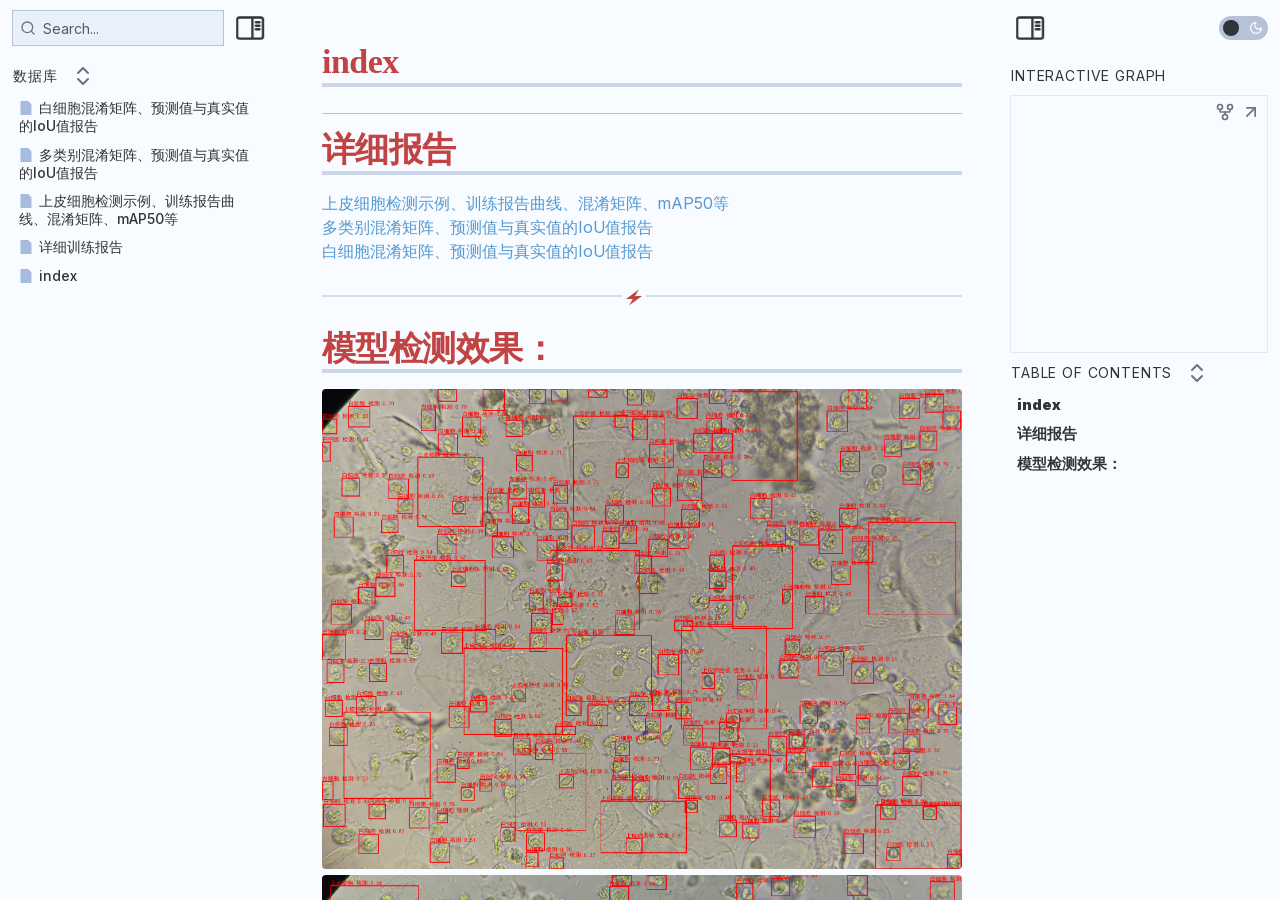
==== index.html @ a547dfd7 "Add files via upload" ====
<!DOCTYPE html> <html lang="zh-cn"><head>
<title>index</title>
<base href=".">
<meta name="pathname" content="index.html">
<meta name="description" content="数据库 - index">
<meta property="og:title" content="index">
<meta property="og:description" content="数据库 - index">
<meta property="og:type" content="website">
<meta property="og:url" content="index.html">
<meta property="og:image" content="img_20260915_114655_result.png">
<meta charset="UTF-8"><meta property="og:site_name" content="数据库"><meta name="viewport" content="width=device-width, initial-scale=1.0, user-scalable=yes, minimum-scale=1.0, maximum-scale=5.0"><link rel="alternate" type="application/rss+xml" title="RSS Feed" href="site-lib/rss.xml"><script async="" id="webpage-script" src="site-lib/scripts/webpage.js" onload="this.onload=null;this.setAttribute(&quot;loaded&quot;, &quot;true&quot;)"></script><script async="" id="graph-wasm-script" src="site-lib/scripts/graph-wasm.js" onload="this.onload=null;this.setAttribute(&quot;loaded&quot;, &quot;true&quot;)"></script><script async="" id="graph-render-worker-script" src="site-lib/scripts/graph-render-worker.js" onload="this.onload=null;this.setAttribute(&quot;loaded&quot;, &quot;true&quot;)"></script><link rel="icon" href="site-lib/media/favicon.png"><link rel="stylesheet" href="site-lib/styles/obsidian.css"><link rel="preload" href="site-lib/styles/other-plugins.css" as="style" onload="this.onload=null;this.rel='stylesheet'"><noscript><link rel="stylesheet" href="site-lib/styles/other-plugins.css"></noscript><link rel="stylesheet" href="site-lib/styles/theme.css"><link rel="preload" href="site-lib/styles/global-variable-styles.css" as="style" onload="this.onload=null;this.rel='stylesheet'"><noscript><link rel="stylesheet" href="site-lib/styles/global-variable-styles.css"></noscript><link rel="preload" href="site-lib/styles/main-styles.css" as="style" onload="this.onload=null;this.rel='stylesheet'"><noscript><link rel="stylesheet" href="site-lib/styles/main-styles.css"></noscript><style>body{--line-width:40em;--line-width-adaptive:40em;--file-line-width:40em;--sidebar-width:min(20em, 80vw);--collapse-arrow-size:11px;--tree-vertical-spacing:1.3em;--sidebar-margin:12px}:root{background-color:#202124}.sidebar{height:100%;font-size:14px;z-index:10;min-width:calc(var(--sidebar-width) + var(--divider-width-hover));max-width:calc(var(--sidebar-width) + var(--divider-width-hover));position:relative;overflow:hidden;overflow:clip;transition:min-width ease-in-out,max-width ease-in-out;transition-duration:.2s;contain:size}#left-sidebar{left:0}#right-sidebar{right:0}.sidebar.is-collapsed{min-width:0;max-width:0}.sidebar.floating{position:absolute}.sidebar .leaf-content{height:100%;min-width:calc(var(--sidebar-width) - var(--divider-width-hover));top:0;padding:var(--sidebar-margin);padding-top:4em;line-height:var(--line-height-tight);background-color:var(--background-secondary);transition:background-color,border-right,border-left,box-shadow;transition-duration:var(--color-fade-speed);transition-timing-function:ease-in-out;position:absolute;display:flex;flex-direction:column}.sidebar:not(.is-collapsed) .leaf-content{min-width:calc(max(100%,var(--sidebar-width)) - 3px);max-width:calc(max(100%,var(--sidebar-width)) - 3px)}#left-sidebar-content{left:0;border-top-right-radius:var(--radius-l);border-bottom-right-radius:var(--radius-l)}#right-sidebar-content{right:0;border-top-left-radius:var(--radius-l);border-bottom-left-radius:var(--radius-l)}.sidebar #left-sidebar-content,.sidebar #right-sidebar-content{contain:none!important;container-type:normal!important;animation:none!important}.sidebar:has(.leaf-content:empty):has(.topbar-content:empty){display:none}.sidebar-topbar{height:calc(2.3em + 2 * var(--sidebar-margin));width:var(--sidebar-width);padding:var(--sidebar-margin);z-index:1;position:fixed;display:flex;align-items:center;transition:width ease-in-out;transition-duration:inherit}.sidebar.is-collapsed .sidebar-topbar{width:calc(2.3em + var(--sidebar-margin) * 2)}.sidebar .sidebar-topbar.is-collapsed{width:0}#left-sidebar .sidebar-topbar{left:0;flex-direction:row;border-top-right-radius:var(--radius-l)}#right-sidebar .sidebar-topbar{right:0;flex-direction:row-reverse;border-top-left-radius:var(--radius-l)}#left-sidebar .topbar-content{margin-right:calc(2.3em + var(--sidebar-margin));flex-direction:row}#right-sidebar .topbar-content{margin-left:calc(2.3em + var(--sidebar-margin));flex-direction:row-reverse}.topbar-content{overflow:hidden visible;overflow:clip visible;width:100%;height:100%;display:flex;align-items:center;transition:inherit}.sidebar.is-collapsed .topbar-content{width:0;transition:inherit}.clickable-icon.sidebar-collapse-icon{background-color:transparent;color:var(--icon-color-focused);padding:2px!important;margin:0!important;height:100%!important;width:2.3em!important;margin-inline:0.14em!important;position:absolute}#left-sidebar .clickable-icon.sidebar-collapse-icon{transform:rotateY(180deg);right:var(--sidebar-margin)}#right-sidebar .clickable-icon.sidebar-collapse-icon{transform:rotateY(180deg);left:var(--sidebar-margin)}.clickable-icon.sidebar-collapse-icon svg.svg-icon{width:100%;height:100%}.feature-title{margin-left:1px;text-transform:uppercase;letter-spacing:.06em;margin-top:.75em;margin-bottom:.75em}.feature-header{display:flex;align-items:center;padding-top:0;font-size:1em;padding-left:0}body.floating-sidebars .sidebar{position:absolute}body{transition:background-color var(--color-fade-speed) ease-in-out}#navbar:not(:empty){display:flex;align-items:center;justify-content:space-between;padding:.5em 1em;width:100%}#main{display:flex;flex-direction:column;height:100%;width:100%;align-items:stretch;justify-content:center}#main-horizontal{display:flex;flex-direction:row;flex-grow:1;width:100%;align-items:stretch;justify-content:center}#center-content{flex-basis:100%;max-width:100%;width:100%;height:100%;display:flex;flex-direction:column;align-items:center;transition:opacity .2s ease-in-out;contain:inline-size}.hide{opacity:0!important;transition:opacity .2s ease-in-out;pointer-events:none}#center-content>.obsidian-document{padding-left:2em;padding-right:1em;margin-bottom:0;width:100%;width:-webkit-fill-available;width:-moz-available;width:fill-available;transition:background-color var(--color-fade-speed) ease-in-out;border-top-right-radius:var(--window-radius,var(--radius-m));border-top-left-radius:var(--window-radius,var(--radius-m));overflow-x:hidden!important;overflow-y:auto!important;display:flex!important;flex-direction:column!important;align-items:center!important;contain:inline-size}body #center-content>.obsidian-document>.markdown-preview-sizer{padding-bottom:80vh;width:100%;max-width:var(--line-width);flex-basis:var(--line-width);transition:background-color var(--color-fade-speed) ease-in-out;contain:inline-size}#center-content>.obsidian-document>div{width:100%!important;transition:background-color var(--color-fade-speed) ease-in-out;contain:inline-size}#center-content>.obsidian-document:not([data-type=markdown]).embed{display:flex;padding:1em;height:100%;width:100%;align-items:center;justify-content:center}#center-content>.obsidian-document:not([data-type=markdown]).embed>*{max-width:100%;max-height:100%;object-fit:contain}:not(h1,h2,h3,h4,h5,h6,li):has(> :is(.math,table)){overflow-x:auto!important}#center-content>.obsidian-document:not([data-type=markdown]){overflow-x:auto;contain:content;padding:0;margin:0;height:100%}.obsidian-document[data-type=attachment]{display:flex;flex-direction:column;align-items:center;justify-content:center;height:100%;width:100%}.obsidian-document[data-type=attachment]>*{outline:0;border:none;box-shadow:none}.obsidian-document[data-type=attachment] :is(img){max-width:90%;max-height:90%;object-fit:contain}.obsidian-document[data-type=attachment]>:is(audio){width:100%;max-width:min(90%,var(--line-width))}.obsidian-document[data-type=attachment]>:is(embed,iframe,video){width:100%;height:100%;max-width:100%;max-height:100%;object-fit:contain}.canvas-wrapper>:is(.header,.footer){z-index:100;position:absolute;display:flex;justify-content:center;flex-direction:column;width:100%;align-items:center}.scroll-highlight{position:absolute;width:100%;height:100%;pointer-events:none;z-index:1000;background-color:hsla(var(--color-accent-hsl),.25);opacity:0;padding:1em;inset:50%;translate:-50% -50%;border-radius:var(--radius-s)}</style><script defer="">async function loadIncludes(){let e=document.querySelectorAll("link[itemprop='include']");for(const t of e){let e=t.getAttribute("href");try{let o="";if(e.startsWith("https:")||e.startsWith("http:")||"file:"!=window.location.protocol){const n=await fetch(e);if(!n.ok){console.log("Could not include file: "+e),t?.remove();continue}o=await n.text()}else{const t=document.getElementById(btoa(encodeURI(e)));if(t){const e=JSON.parse(decodeURI(atob(t.getAttribute("value")??"")));o=e?.data??""}}let n=document.createRange().createContextualFragment(o);t.before(n),t.remove(),console.log("Included text: "+o),console.log("Included file: "+e)}catch(o){t?.remove(),console.log("Could not include file: "+e,o);continue}}}document.addEventListener("DOMContentLoaded",(()=>{loadIncludes()}));let isFileProtocol="file:"==location.protocol;function waitLoadScripts(e,t){let o=e.map((e=>document.getElementById(e+"-script")));!function e(n){let l=o[n],c=n+1;l?(l&&"true"!=l.getAttribute("loaded")||n<o.length&&e(c),n<o.length&&l.addEventListener("load",(()=>e(c)))):n<o.length?e(c):t()}(0)}</script></head><body class="publish css-settings-manager mod-windows is-hidden-frameless styled-scrollbars show-inline-title show-ribbon tst-breakout is-focused"><script defer="">let theme=localStorage.getItem("theme")||(window.matchMedia("(prefers-color-scheme: dark)").matches?"dark":"light");"dark"==theme?(document.body.classList.add("theme-dark"),document.body.classList.remove("theme-light")):(document.body.classList.add("theme-light"),document.body.classList.remove("theme-dark")),window.innerWidth<480?document.body.classList.add("is-phone"):window.innerWidth<768?document.body.classList.add("is-tablet"):window.innerWidth<1024?document.body.classList.add("is-small-screen"):document.body.classList.add("is-large-screen")</script><div class="parsed-feature-container" style="display: contents;"><link itemprop="include" href="site-lib/html/custom-head-content-content.html"></div><div id="main"><div id="navbar"></div><div id="main-horizontal"><div id="left-content" class="leaf" style="--sidebar-width: var(--sidebar-width-left);"><div id="left-sidebar" class="sidebar"><div class="sidebar-handle"></div><div class="sidebar-topbar"><div class="topbar-content"><div id="search-container"><div id="search-wrapper"><input enterkeyhint="search" type="search" spellcheck="false" placeholder="Search..."><div aria-label="Clear search" id="search-clear-button"></div></div></div></div><div class="clickable-icon sidebar-collapse-icon"><svg xmlns="http://www.w3.org/2000/svg" width="100%" height="100%" viewBox="0 0 24 24" fill="none" stroke="currentColor" stroke-width="3" stroke-linecap="round" stroke-linejoin="round" class="svg-icon"><path d="M21 3H3C1.89543 3 1 3.89543 1 5V19C1 20.1046 1.89543 21 3 21H21C22.1046 21 23 20.1046 23 19V5C23 3.89543 22.1046 3 21 3Z"></path><path d="M10 4V20"></path><path d="M4 7H7"></path><path d="M4 10H7"></path><path d="M4 13H7"></path></svg></div></div><div class="sidebar-content-wrapper"><div id="left-sidebar-content" class="leaf-content"><link itemprop="include" href="site-lib/html/file-tree-content.html"></div></div><script defer="">let ls = document.querySelector("#left-sidebar"); ls.classList.toggle("is-collapsed", window.innerWidth < 768); ls.style.setProperty("--sidebar-width", localStorage.getItem("sidebar-left-width"));</script></div></div><div id="center-content" class="leaf"><div class="obsidian-document markdown-preview-view markdown-rendered node-insert-event is-readable-line-width allow-fold-headings allow-fold-lists show-indentation-guide show-properties" data-type="markdown"><style id="MJX-CHTML-styles"></style><div class="markdown-preview-sizer markdown-preview-section"><div class="header"><h1 class="page-title heading inline-title" id="index_0">index</h1><div class="data-bar"></div></div><div class="markdown-preview-pusher" style="width: 1px; height: 0.1px; margin-bottom: 0px;"></div><div class="el-h1"><h1 data-heading="详细报告" dir="auto" class="heading" id="详细报告_0"><span class="heading-collapse-indicator collapse-indicator collapse-icon"><svg xmlns="http://www.w3.org/2000/svg" width="24" height="24" viewBox="0 0 24 24" fill="none" stroke="currentColor" stroke-width="2" stroke-linecap="round" stroke-linejoin="round" class="svg-icon right-triangle"><path d="M3 8L12 17L21 8"></path></svg></span>详细报告</h1></div><div class="el-p"><p dir="auto"><a data-href="上皮细胞检测示例、训练报告曲线、混淆矩阵、mAP50等" href="上皮细胞检测示例、训练报告曲线、混淆矩阵、map50等.html" class="internal-link" target="_self" rel="noopener nofollow">上皮细胞检测示例、训练报告曲线、混淆矩阵、mAP50等</a><br>
<a data-href="多类别混淆矩阵、预测值与真实值的IoU值报告" href="多类别混淆矩阵、预测值与真实值的iou值报告.html" class="internal-link" target="_self" rel="noopener nofollow">多类别混淆矩阵、预测值与真实值的IoU值报告</a><br>
<a data-href="白细胞混淆矩阵、预测值与真实值的IoU值报告" href="白细胞混淆矩阵、预测值与真实值的iou值报告.html" class="internal-link" target="_self" rel="noopener nofollow">白细胞混淆矩阵、预测值与真实值的IoU值报告</a></p></div><div class="el-hr"><hr></div><div class="el-h1"><h1 data-heading="模型检测效果：" dir="auto" class="heading" id="模型检测效果：_0"><span class="heading-collapse-indicator collapse-indicator collapse-icon"><svg xmlns="http://www.w3.org/2000/svg" width="24" height="24" viewBox="0 0 24 24" fill="none" stroke="currentColor" stroke-width="2" stroke-linecap="round" stroke-linejoin="round" class="svg-icon right-triangle"><path d="M3 8L12 17L21 8"></path></svg></span>模型检测效果：</h1></div><div class="el-p"><p dir="auto"><span alt="IMG_20260915_114655_result.png" src="img_20260915_114655_result.png" class="internal-embed media-embed image-embed is-loaded" target="_self"><img alt="IMG_20260915_114655_result.png" src="img_20260915_114655_result.png" target="_self"></span><br>
<span alt="IMG_20260915_114713_result.png" src="img_20260915_114713_result.png" class="internal-embed media-embed image-embed is-loaded" target="_self"><img alt="IMG_20260915_114713_result.png" src="img_20260915_114713_result.png" target="_self"></span><br>
<span alt="IMG_20260915_114721_result.png" src="img_20260915_114721_result.png" class="internal-embed media-embed image-embed is-loaded" target="_self"><img alt="IMG_20260915_114721_result.png" src="img_20260915_114721_result.png" target="_self"></span><br>
<span alt="IMG_20260915_114641_result.png" src="img_20260915_114641_result.png" class="internal-embed media-embed image-embed is-loaded" target="_self"><img alt="IMG_20260915_114641_result.png" src="img_20260915_114641_result.png" target="_self"></span></p></div><div class="footer"><div class="data-bar"></div></div></div></div></div><div id="right-content" class="leaf" style="--sidebar-width: var(--sidebar-width-right);"><div id="right-sidebar" class="sidebar"><div class="sidebar-handle"></div><div class="sidebar-topbar"><div class="topbar-content"><label class="theme-toggle-container" for="theme-toggle-input" id=""><input class="theme-toggle-input" type="checkbox" id="theme-toggle-input"><div class="toggle-background"></div></label></div><div class="clickable-icon sidebar-collapse-icon"><svg xmlns="http://www.w3.org/2000/svg" width="100%" height="100%" viewBox="0 0 24 24" fill="none" stroke="currentColor" stroke-width="3" stroke-linecap="round" stroke-linejoin="round" class="svg-icon"><path d="M21 3H3C1.89543 3 1 3.89543 1 5V19C1 20.1046 1.89543 21 3 21H21C22.1046 21 23 20.1046 23 19V5C23 3.89543 22.1046 3 21 3Z"></path><path d="M10 4V20"></path><path d="M4 7H7"></path><path d="M4 10H7"></path><path d="M4 13H7"></path></svg></div></div><div class="sidebar-content-wrapper"><div id="right-sidebar-content" class="leaf-content"><div class="graph-view-wrapper"><div class="feature-header"><div class="feature-title">Interactive Graph</div></div><div class="graph-view-placeholder">
		<div class="graph-view-container">
			<div class="graph-icon graph-expand" role="button" aria-label="Expand" data-tooltip-position="top"><svg xmlns="http://www.w3.org/2000/svg" width="24" height="24" viewBox="0 0 24 24" fill="none" stroke="currentColor" stroke-width="2" stroke-linecap="round" stroke-linejoin="round" class="svg-icon"><line x1="7" y1="17" x2="17" y2="7"></line><polyline points="7 7 17 7 17 17"></polyline></svg></div>
			<div class="graph-icon graph-global" role="button" aria-label="Global Graph" data-tooltip-position="top"><svg xmlns="http://www.w3.org/2000/svg" width="24" height="24" viewBox="0 0 24 24" fill="none" stroke="currentColor" stroke-width="2" stroke-linecap="round" stroke-linejoin="round" class="svg-icon lucide-git-fork"><circle cx="12" cy="18" r="3"></circle><circle cx="6" cy="6" r="3"></circle><circle cx="18" cy="6" r="3"></circle><path d="M18 9v2c0 .6-.4 1-1 1H7c-.6 0-1-.4-1-1V9"></path><path d="M12 12v3"></path></svg></div>
			<canvas id="graph-canvas" class="hide" width="512px" height="512px"></canvas>
		</div>
		</div></div><div id="outline" class=" tree-container"><div class="feature-header"><div class="feature-title">Table Of Contents</div><button class="clickable-icon nav-action-button tree-collapse-all" aria-label="Collapse All"><svg xmlns="http://www.w3.org/2000/svg" width="24" height="24" viewBox="0 0 24 24" fill="none" stroke="currentColor" stroke-width="2" stroke-linecap="round" stroke-linejoin="round"></svg></button></div><div class="tree-item" data-depth="1"><a class="tree-item-self is-clickable" href="#index_0" data-path="#index_0"><div class="tree-item-inner heading-link" heading-name="index">index</div></a><div class="tree-item-children"></div></div><div class="tree-item" data-depth="1"><a class="tree-item-self is-clickable" href="#详细报告_0" data-path="#详细报告_0"><div class="tree-item-inner heading-link" heading-name="详细报告">详细报告</div></a><div class="tree-item-children"></div></div><div class="tree-item" data-depth="1"><a class="tree-item-self is-clickable" href="#模型检测效果：_0" data-path="#模型检测效果：_0"><div class="tree-item-inner heading-link" heading-name="模型检测效果：">模型检测效果：</div></a><div class="tree-item-children"></div></div></div></div></div><script defer="">let rs = document.querySelector("#right-sidebar"); rs.classList.toggle("is-collapsed", window.innerWidth < 768); rs.style.setProperty("--sidebar-width", localStorage.getItem("sidebar-right-width"));</script></div></div></div></div></body></html>
---- site-lib/styles/obsidian.css ----
.dialog{--csstools-light-dark-toggle--4:var(--csstools-color-scheme--dark) white;--dialog-bg-color:var(--csstools-light-dark-toggle--4, #1c1b22);--csstools-light-dark-toggle--5:var(--csstools-color-scheme--dark) white;--dialog-border-color:var(--csstools-light-dark-toggle--5, #1c1b22);--csstools-light-dark-toggle--33:var(--csstools-color-scheme--dark) rgba(58, 57, 68, .2);--dialog-shadow:0 2px 14px 0 var(--csstools-light-dark-toggle--33, #15141a);--csstools-light-dark-toggle--6:var(--csstools-color-scheme--dark) #15141a;--text-primary-color:var(--csstools-light-dark-toggle--6, #fbfbfe);--csstools-light-dark-toggle--7:var(--csstools-color-scheme--dark) #5b5b66;--text-secondary-color:var(--csstools-light-dark-toggle--7, #cfcfd8);--hover-filter:brightness(.9);--csstools-light-dark-toggle--8:var(--csstools-color-scheme--dark) #0060df;--link-fg-color:var(--csstools-light-dark-toggle--8, #0df);--csstools-light-dark-toggle--9:var(--csstools-color-scheme--dark) #0250bb;--link-hover-fg-color:var(--csstools-light-dark-toggle--9, #80ebff);--csstools-light-dark-toggle--10:var(--csstools-color-scheme--dark) #f0f0f4;--separator-color:var(--csstools-light-dark-toggle--10, #52525e);--textarea-border-color:#8f8f9d;--csstools-light-dark-toggle--11:var(--csstools-color-scheme--dark) white;--textarea-bg-color:var(--csstools-light-dark-toggle--11, #42414d);--textarea-fg-color:var(--text-secondary-color);--csstools-light-dark-toggle--12:var(--csstools-color-scheme--dark) #f0f0f4;--radio-bg-color:var(--csstools-light-dark-toggle--12, #2b2a33);--csstools-light-dark-toggle--13:var(--csstools-color-scheme--dark) #fbfbfe;--radio-checked-bg-color:var(--csstools-light-dark-toggle--13, #15141a);--radio-border-color:#8f8f9d;--csstools-light-dark-toggle--14:var(--csstools-color-scheme--dark) #0060df;--radio-checked-border-color:var(--csstools-light-dark-toggle--14, #0df);--csstools-light-dark-toggle--34:var(--csstools-color-scheme--dark) rgba(21, 20, 26, .07);--button-secondary-bg-color:var(--csstools-light-dark-toggle--34, rgba(251, 251, 254, .07));--button-secondary-fg-color:var(--text-primary-color);--button-secondary-border-color:var(--button-secondary-bg-color);--csstools-light-dark-toggle--35:var(--csstools-color-scheme--dark) rgba(21, 20, 26, .21);--button-secondary-active-bg-color:var(--csstools-light-dark-toggle--35, rgba(251, 251, 254, .21));--button-secondary-active-fg-color:var(--button-secondary-fg-color);--button-secondary-active-border-color:var(--button-secondary-bg-color);--csstools-light-dark-toggle--36:var(--csstools-color-scheme--dark) rgba(21, 20, 26, .14);--button-secondary-hover-bg-color:var(--csstools-light-dark-toggle--36, rgba(251, 251, 254, .14));--button-secondary-hover-fg-color:var(--button-secondary-fg-color);--button-secondary-hover-border-color:var(--button-secondary-hover-bg-color);--button-secondary-disabled-bg-color:var(--button-secondary-bg-color);--button-secondary-disabled-border-color:var(--button-secondary-border-color);--button-secondary-disabled-fg-color:var(--button-secondary-fg-color);--csstools-light-dark-toggle--15:var(--csstools-color-scheme--dark) #0060df;--button-primary-bg-color:var(--csstools-light-dark-toggle--15, #0df);--csstools-light-dark-toggle--16:var(--csstools-color-scheme--dark) #fbfbfe;--button-primary-fg-color:var(--csstools-light-dark-toggle--16, #15141a);--button-primary-border-color:var(--button-primary-bg-color);--csstools-light-dark-toggle--17:var(--csstools-color-scheme--dark) #054096;--button-primary-active-bg-color:var(--csstools-light-dark-toggle--17, #aaf2ff);--button-primary-active-fg-color:var(--button-primary-fg-color);--button-primary-active-border-color:var(--button-primary-active-bg-color);--csstools-light-dark-toggle--18:var(--csstools-color-scheme--dark) #0250bb;--button-primary-hover-bg-color:var(--csstools-light-dark-toggle--18, #80ebff);--button-primary-hover-fg-color:var(--button-primary-fg-color);--button-primary-hover-border-color:var(--button-primary-hover-bg-color);--button-primary-disabled-bg-color:var(--button-primary-bg-color);--button-primary-disabled-border-color:var(--button-primary-border-color);--button-primary-disabled-fg-color:var(--button-primary-fg-color);--button-disabled-opacity:.4;--csstools-light-dark-toggle--19:var(--csstools-color-scheme--dark) white;--input-text-bg-color:var(--csstools-light-dark-toggle--19, #42414d);--input-text-fg-color:var(--text-primary-color);font-variant:normal;font-size:13px;font-weight:400;line-height:150%;border-radius:4px;padding:12px 16px;--csstools-light-dark-toggle--37:var(--csstools-color-scheme--dark) white;border:1px solid var(--dialog-border-color);--csstools-light-dark-toggle--38:var(--csstools-color-scheme--dark) white;background:var(--dialog-bg-color);--csstools-light-dark-toggle--39:var(--csstools-color-scheme--dark) #15141a;color:var(--text-primary-color);--csstools-light-dark-toggle--40:var(--csstools-color-scheme--dark) rgba(58, 57, 68, .2);box-shadow:var(--dialog-shadow)}@supports (color:light-dark(red,red)){.dialog{--dialog-bg-color:light-dark(white, #1c1b22);--dialog-border-color:light-dark(white, #1c1b22);--dialog-shadow:0 2px 14px 0 light-dark(rgba(58, 57, 68, .2), #15141a);--text-primary-color:light-dark(#15141a, #fbfbfe);--text-secondary-color:light-dark(#5b5b66, #cfcfd8);--link-fg-color:light-dark(#0060df, #0df);--link-hover-fg-color:light-dark(#0250bb, #80ebff);--separator-color:light-dark(#f0f0f4, #52525e);--textarea-bg-color:light-dark(white, #42414d);--radio-bg-color:light-dark(#f0f0f4, #2b2a33);--radio-checked-bg-color:light-dark(#fbfbfe, #15141a);--radio-checked-border-color:light-dark(#0060df, #0df);--button-secondary-bg-color:light-dark( rgba(21, 20, 26, .07), rgba(251, 251, 254, .07) );--button-secondary-active-bg-color:light-dark( rgba(21, 20, 26, .21), rgba(251, 251, 254, .21) );--button-secondary-hover-bg-color:light-dark( rgba(21, 20, 26, .14), rgba(251, 251, 254, .14) );--button-primary-bg-color:light-dark(#0060df, #0df);--button-primary-fg-color:light-dark(#fbfbfe, #15141a);--button-primary-active-bg-color:light-dark(#054096, #aaf2ff);--button-primary-hover-bg-color:light-dark(#0250bb, #80ebff);--input-text-bg-color:light-dark(white, #42414d)}}.dialog *{--csstools-light-dark-toggle--33:var(--csstools-color-scheme--dark) rgba(58, 57, 68, .2);--dialog-shadow:0 2px 14px 0 var(--csstools-light-dark-toggle--33, #15141a)}.dialog *{--csstools-light-dark-toggle--34:var(--csstools-color-scheme--dark) rgba(21, 20, 26, .07);--button-secondary-bg-color:var(--csstools-light-dark-toggle--34, rgba(251, 251, 254, .07))}.dialog *{--csstools-light-dark-toggle--35:var(--csstools-color-scheme--dark) rgba(21, 20, 26, .21);--button-secondary-active-bg-color:var(--csstools-light-dark-toggle--35, rgba(251, 251, 254, .21))}.dialog *{--csstools-light-dark-toggle--36:var(--csstools-color-scheme--dark) rgba(21, 20, 26, .14);--button-secondary-hover-bg-color:var(--csstools-light-dark-toggle--36, rgba(251, 251, 254, .14))}.dialog *{--csstools-light-dark-toggle--4:var(--csstools-color-scheme--dark) white;--dialog-bg-color:var(--csstools-light-dark-toggle--4, #1c1b22)}.dialog *{--csstools-light-dark-toggle--5:var(--csstools-color-scheme--dark) white;--dialog-border-color:var(--csstools-light-dark-toggle--5, #1c1b22)}.dialog *{--csstools-light-dark-toggle--6:var(--csstools-color-scheme--dark) #15141a;--text-primary-color:var(--csstools-light-dark-toggle--6, #fbfbfe)}.dialog *{--csstools-light-dark-toggle--7:var(--csstools-color-scheme--dark) #5b5b66;--text-secondary-color:var(--csstools-light-dark-toggle--7, #cfcfd8)}.dialog *{--csstools-light-dark-toggle--8:var(--csstools-color-scheme--dark) #0060df;--link-fg-color:var(--csstools-light-dark-toggle--8, #0df)}.dialog *{--csstools-light-dark-toggle--9:var(--csstools-color-scheme--dark) #0250bb;--link-hover-fg-color:var(--csstools-light-dark-toggle--9, #80ebff)}.dialog *{--csstools-light-dark-toggle--10:var(--csstools-color-scheme--dark) #f0f0f4;--separator-color:var(--csstools-light-dark-toggle--10, #52525e)}.dialog *{--csstools-light-dark-toggle--11:var(--csstools-color-scheme--dark) white;--textarea-bg-color:var(--csstools-light-dark-toggle--11, #42414d)}.dialog *{--csstools-light-dark-toggle--12:var(--csstools-color-scheme--dark) #f0f0f4;--radio-bg-color:var(--csstools-light-dark-toggle--12, #2b2a33)}.dialog *{--csstools-light-dark-toggle--13:var(--csstools-color-scheme--dark) #fbfbfe;--radio-checked-bg-color:var(--csstools-light-dark-toggle--13, #15141a)}.dialog *{--csstools-light-dark-toggle--14:var(--csstools-color-scheme--dark) #0060df;--radio-checked-border-color:var(--csstools-light-dark-toggle--14, #0df)}.dialog *{--csstools-light-dark-toggle--15:var(--csstools-color-scheme--dark) #0060df;--button-primary-bg-color:var(--csstools-light-dark-toggle--15, #0df)}.dialog *{--csstools-light-dark-toggle--16:var(--csstools-color-scheme--dark) #fbfbfe;--button-primary-fg-color:var(--csstools-light-dark-toggle--16, #15141a)}.dialog *{--csstools-light-dark-toggle--17:var(--csstools-color-scheme--dark) #054096;--button-primary-active-bg-color:var(--csstools-light-dark-toggle--17, #aaf2ff)}.dialog *{--csstools-light-dark-toggle--18:var(--csstools-color-scheme--dark) #0250bb;--button-primary-hover-bg-color:var(--csstools-light-dark-toggle--18, #80ebff)}.dialog *{--csstools-light-dark-toggle--19:var(--csstools-color-scheme--dark) white;--input-text-bg-color:var(--csstools-light-dark-toggle--19, #42414d)}@media (prefers-color-scheme:dark){.dialog{--hover-filter:brightness(1.4);--button-disabled-opacity:.6}}@media screen and (forced-colors:active){.dialog{--dialog-bg-color:Canvas;--dialog-border-color:CanvasText;--dialog-shadow:none;--text-primary-color:CanvasText;--text-secondary-color:CanvasText;--hover-filter:none;--link-fg-color:LinkText;--link-hover-fg-color:LinkText;--separator-color:CanvasText;--textarea-border-color:ButtonBorder;--textarea-bg-color:Field;--textarea-fg-color:ButtonText;--radio-bg-color:ButtonFace;--radio-checked-bg-color:ButtonFace;--radio-border-color:ButtonText;--radio-checked-border-color:ButtonText;--button-secondary-bg-color:HighlightText;--button-secondary-fg-color:ButtonText;--button-secondary-border-color:ButtonText;--button-secondary-active-bg-color:HighlightText;--button-secondary-active-fg-color:SelectedItem;--button-secondary-active-border-color:ButtonText;--button-secondary-hover-bg-color:HighlightText;--button-secondary-hover-fg-color:SelectedItem;--button-secondary-hover-border-color:SelectedItem;--button-secondary-disabled-fg-color:GrayText;--button-secondary-disabled-border-color:GrayText;--button-primary-bg-color:ButtonText;--button-primary-fg-color:HighlightText;--button-primary-border-color:ButtonText;--button-primary-active-bg-color:SelectedItem;--button-primary-active-fg-color:HighlightText;--button-primary-active-border-color:ButtonText;--button-primary-hover-bg-color:SelectedItem;--button-primary-hover-fg-color:HighlightText;--button-primary-hover-border-color:SelectedItem;--button-primary-disabled-bg-color:GrayText;--button-primary-disabled-fg-color:ButtonFace;--button-primary-disabled-border-color:GrayText;--button-disabled-opacity:1;--input-text-bg-color:HighlightText;--input-text-fg-color:FieldText}}.dialog .mainContainer :focus-visible{--csstools-light-dark-toggle--28:var(--csstools-color-scheme--dark) #0060df;outline:var(--focus-ring-outline);outline-offset:2px}.dialog .mainContainer .title{display:flex;width:auto;flex-direction:column;justify-content:flex-end;align-items:flex-start;gap:12px}.dialog .mainContainer .title>span{font-size:13px;font-style:normal;font-weight:590;line-height:150%}.dialog .mainContainer .dialogSeparator{width:100%;height:0;margin-top:4px;margin-bottom:4px;border-top:1px solid var(--separator-color);border-bottom:none}.dialog .mainContainer .dialogButtonsGroup{display:flex;gap:12px;align-self:flex-end}.dialog .mainContainer .radio{display:flex;flex-direction:column;align-items:flex-start;gap:4px}.dialog .mainContainer .radio>.radioButton{display:flex;gap:8px;align-self:stretch;align-items:center}.dialog .mainContainer .radio>.radioButton input{appearance:none;box-sizing:border-box;width:16px;height:16px;border-radius:50%;background-color:var(--radio-bg-color);border:1px solid var(--radio-border-color)}.dialog .mainContainer .radio>.radioButton input:hover{filter:var(--hover-filter)}.dialog .mainContainer .radio>.radioButton input:checked{background-color:var(--radio-checked-bg-color);border:4px solid var(--radio-checked-border-color)}.dialog .mainContainer .radio>.radioLabel{display:flex;padding-left:24px;align-items:flex-start;gap:10px;align-self:stretch}.dialog .mainContainer .radio>.radioLabel>span{flex:1 0 0px;font-size:11px;color:var(--text-secondary-color)}.dialog .mainContainer button:not(.toggle-button):not(.closeButton):not(.clearInputButton){border-radius:4px;border:1px solid;font-variant:normal;font-weight:590;font-size:13px;padding:4px 16px;width:auto;height:32px}.dialog .mainContainer button:not(.toggle-button):not(.closeButton):not(.clearInputButton):hover{cursor:pointer;filter:var(--hover-filter)}.dialog .mainContainer button:not(.toggle-button):not(.closeButton):not(.clearInputButton)>span{color:inherit;font:inherit}.dialog .mainContainer button.secondaryButton:not(.toggle-button):not(.closeButton):not(.clearInputButton){color:var(--button-secondary-fg-color);background-color:var(--button-secondary-bg-color);border-color:var(--button-secondary-border-color)}.dialog .mainContainer button.secondaryButton:not(.toggle-button):not(.closeButton):not(.clearInputButton):hover{color:var(--button-secondary-hover-fg-color);background-color:var(--button-secondary-hover-bg-color);border-color:var(--button-secondary-hover-border-color)}.dialog .mainContainer button.secondaryButton:not(.toggle-button):not(.closeButton):not(.clearInputButton):active{color:var(--button-secondary-active-fg-color);background-color:var(--button-secondary-active-bg-color);border-color:var(--button-secondary-active-border-color)}.dialog .mainContainer button.secondaryButton:not(.toggle-button):not(.closeButton):not(.clearInputButton):disabled{background-color:var(--button-secondary-disabled-bg-color);border-color:var(--button-secondary-disabled-border-color);color:var(--button-secondary-disabled-fg-color);opacity:var(--button-disabled-opacity)}.dialog .mainContainer button.primaryButton:not(.toggle-button):not(.closeButton):not(.clearInputButton){color:var(--button-primary-fg-color);background-color:var(--button-primary-bg-color);border-color:var(--button-primary-border-color);opacity:1}.dialog .mainContainer button.primaryButton:not(.toggle-button):not(.closeButton):not(.clearInputButton):hover{color:var(--button-primary-hover-fg-color);background-color:var(--button-primary-hover-bg-color);border-color:var(--button-primary-hover-border-color)}.dialog .mainContainer button.primaryButton:not(.toggle-button):not(.closeButton):not(.clearInputButton):active{color:var(--button-primary-active-fg-color);background-color:var(--button-primary-active-bg-color);border-color:var(--button-primary-active-border-color)}.dialog .mainContainer button.primaryButton:not(.toggle-button):not(.closeButton):not(.clearInputButton):disabled{background-color:var(--button-primary-disabled-bg-color);border-color:var(--button-primary-disabled-border-color);color:var(--button-primary-disabled-fg-color);opacity:var(--button-disabled-opacity)}.dialog .mainContainer button:not(.toggle-button):not(.closeButton):not(.clearInputButton):disabled{pointer-events:none}.dialog .mainContainer a{color:var(--link-fg-color)}.dialog .mainContainer a:hover{color:var(--link-hover-fg-color)}.dialog .mainContainer textarea{font:inherit;padding:8px;resize:none;margin:0;box-sizing:border-box;border-radius:4px;border:1px solid var(--textarea-border-color);background:var(--textarea-bg-color);color:var(--textarea-fg-color)}.dialog .mainContainer textarea:focus{outline-offset:0px;border-color:transparent}.dialog .mainContainer textarea:disabled{pointer-events:none;opacity:.4}.dialog .mainContainer input[type=text]{background-color:var(--input-text-bg-color);color:var(--input-text-fg-color)}.dialog .mainContainer .toggler{display:flex;align-items:center;gap:8px;align-self:stretch}.dialog .mainContainer .toggler>.togglerLabel{user-select:none}:root{--xfa-unfocused-field-background:url("data:image/svg+xml;charset=UTF-8,<svg width='1px' height='1px' xmlns='http://www.w3.org/2000/svg'><rect width='100%' height='100%' style='fill:rgba(0, 54, 255, 0.13);'/></svg>");--xfa-focus-outline:auto}@media screen and (forced-colors:active){:root{--xfa-focus-outline:2px solid CanvasText}}:root{--csstools-color-scheme--dark: ;color-scheme:light dark;--viewer-container-height:0;--pdfViewer-padding-bottom:0;--page-margin:1px auto -8px;--page-border:9px solid transparent;--spreadHorizontalWrapped-margin-LR:-3.5px;--loading-icon-delay:.4s;--csstools-light-dark-toggle--23:var(--csstools-color-scheme--dark) #0060df;--focus-ring-color:var(--csstools-light-dark-toggle--23, #0df);--focus-ring-outline:2px solid var(--focus-ring-color)}@supports (color:light-dark(red,red)){:root{--focus-ring-color:light-dark(#0060df, #0df)}}:root *{--csstools-light-dark-toggle--23:var(--csstools-color-scheme--dark) #0060df;--focus-ring-color:var(--csstools-light-dark-toggle--23, #0df)}@media (prefers-color-scheme:dark){:root{--csstools-color-scheme--dark:initial}}@media screen and (forced-colors:active){:root{--pdfViewer-padding-bottom:9px;--page-margin:8px auto -1px;--page-border:1px solid CanvasText;--spreadHorizontalWrapped-margin-LR:3.5px;--focus-ring-color:CanvasText}}.hiddenCanvasElement,.hiddenCopyElement{position:absolute;top:0;left:0;width:0;height:0;display:none}:root{--h1-weight:700;--h2-weight:600;--h3-weight:600;--h4-weight:600;--h5-weight:600;--h6-weight:600}@supports (font-variation-settings:normal){:root{--h1-weight:700;--h2-weight:680;--h3-weight:660;--h4-weight:640;--h5-weight:620;--h6-weight:600}}body{--anim-duration-none:0;--anim-duration-superfast:70ms;--anim-duration-fast:.14s;--anim-duration-moderate:.3s;--anim-duration-slow:.56s;--anim-motion-smooth:cubic-bezier(.45, .05, .55, .95);--anim-motion-delay:cubic-bezier(.65, .05, .36, 1);--anim-motion-jumpy:cubic-bezier(.68, -.55, .27, 1.55);--anim-motion-swing:cubic-bezier(0, .55, .45, 1);--anim-motion-spring:cubic-bezier(.36, .7, 0, 1);--bases-header-border-width:0 0 var(--border-width) 0;--bases-header-height:40px;--bases-header-padding-start:2px;--bases-header-padding-end:2px;--bases-toolbar-label-display:block;--bases-toolbar-badge-display:none;--bases-embed-border-width:0px;--bases-embed-border-color:var(--background-modifier-border);--bases-embed-border-radius:var(--radius-s);--bases-filter-menu-width:520px;--bases-filter-input-background:var(--background-modifier-form-field);--bases-group-heading-property-size:var(--font-ui-smaller);--bases-group-heading-property-weight:var(--font-normal);--bases-group-heading-property-color:var(--text-muted);--bases-group-heading-value-size:var(--font-smaller);--bases-group-heading-value-weight:var(--font-semibold);--bases-group-heading-property-display:block;--bases-table-container-border-width:var(--border-width);--bases-table-container-border-radius:var(--radius-s);--bases-table-group-background:var(--background-primary-alt);--bases-table-header-weight:var(--font-weight);--bases-table-header-color:var(--text-muted);--bases-table-header-icon-display:flex;--bases-table-header-background:var(--background-primary);--bases-table-header-background-hover:var(--background-modifier-hover);--bases-table-header-sort-mask:linear-gradient(to left, transparent var(--size-4-6), black var(--size-4-6));--bases-table-summary-background:var(--background-primary);--bases-table-summary-background-hover:var(--background-modifier-hover);--bases-table-border-color:var(--table-border-color);--bases-table-column-border-width:var(--border-width);--bases-table-group-gap:10px;--bases-table-row-border-width:var(--border-width);--bases-table-row-background-hover:var(--table-row-background-hover);--bases-table-row-height:30px;--bases-table-font-size:var(--font-smaller);--bases-table-column-max-width:300;--bases-table-column-min-width:40;--bases-table-cell-radius-active:2px;--bases-table-cell-shadow-active:0 0 0 2px var(--background-modifier-border-focus);--bases-table-cell-radius-focus:2px;--bases-table-cell-shadow-focus:0 0 0 2px var(--interactive-accent);--bases-table-cell-background-active:var(--background-primary);--bases-table-cell-background-disabled:var(--background-primary-alt);--bases-table-cell-background-selected:var(--table-selection);--bases-cards-background:var(--background-primary);--bases-cards-border-width:var(--border-width);--bases-cards-container-background:transparent;--bases-cards-corner-shape:var(--corner-shape);--bases-cards-cover-background:var(--background-primary-alt);--bases-cards-font-size:var(--font-smaller);--bases-cards-line-height:24px;--bases-cards-radius:var(--radius-m);--bases-cards-scale:1;--bases-cards-shadow-hover:0 0 0 1px var(--background-modifier-border-hover);--bases-cards-shadow:0 0 0 1px var(--background-modifier-border);--bases-kanban-container-background:transparent;--bases-kanban-container-gap:var(--size-4-2);--bases-kanban-container-padding:var(--size-4-3);--bases-kanban-column-background:var(--background-primary-alt);--bases-kanban-column-radius:var(--radius-m);--bases-kanban-column-box-shadow:none;--bases-kanban-column-header-background:transparent;--bases-kanban-card-background:var(--background-primary);--bases-kanban-card-radius:var(--radius-m);--bases-kanban-card-corner-shape:var(--corner-shape);--bases-kanban-card-shadow:0 0 0 1px var(--background-modifier-border),0 1px 2px 0 rgba(0, 0, 0, .2);--bases-kanban-card-shadow-hover:0 0 0 1px var(--background-modifier-border-hover),0 1.5px 3px 0 rgba(0, 0, 0, .2);--bases-kanban-card-shadow-focus:0 0 0 2px var(--background-modifier-border-focus);--bases-kanban-cover-background:var(--background-secondary);--bases-kanban-line-height:24px;--blockquote-border-thickness:2px;--blockquote-border-color:var(--interactive-accent);--blockquote-font-style:normal;--blockquote-color:inherit;--blockquote-background-color:transparent;--bold-modifier:200;--bold-color:inherit;--bold-weight:calc(var(--font-weight) + var(--bold-modifier));--border-width:1px;--button-radius:var(--input-radius);--button-corner-shape:var(--corner-shape);--button-transition:none;--blur-background:color-mix(in srgb, var(--background-primary) var(--blur-opacity-s), transparent) linear-gradient(var(--background-primary), color-mix(in srgb, var(--background-primary) var(--blur-opacity-s), transparent));--blur-opacity-s:65%;--blur-opacity-m:90%;--blur-brightness:1.15;--blur-saturation:1.5;--blur-radius-s:6px;--blur-radius-m:10px;--blur-radius-l:16px;--blur-s:blur(var(--blur-radius-s)) saturate(var(--blur-saturation)) brightness(var(--blur-brightness));--blur-m:blur(var(--blur-radius-m)) saturate(var(--blur-saturation)) brightness(var(--blur-brightness));--blur-l:blur(var(--blur-radius-l)) saturate(var(--blur-saturation)) brightness(var(--blur-brightness));--callout-border-width:0px;--callout-border-opacity:.25;--callout-padding:var(--size-4-3) var(--size-4-3) var(--size-4-3) var(--size-4-6);--callout-radius:var(--radius-s);--callout-blend-mode:var(--highlight-mix-blend-mode);--callout-title-color:inherit;--callout-title-padding:0;--callout-title-size:inherit;--callout-title-weight:calc(var(--font-weight) + var(--bold-modifier));--callout-content-padding:0;--callout-content-background:transparent;--callout-bug:var(--color-red);--callout-default:var(--color-blue);--callout-error:var(--color-red);--callout-example:var(--color-purple);--callout-fail:var(--color-red);--callout-important:var(--color-cyan);--callout-info:var(--color-blue);--callout-question:var(--color-orange);--callout-success:var(--color-green);--callout-summary:var(--color-cyan);--callout-tip:var(--color-cyan);--callout-todo:var(--color-blue);--callout-warning:var(--color-orange);--callout-quote:#9e9e9e;--canvas-background:var(--background-primary);--canvas-card-label-color:var(--text-faint);--canvas-color-1:var(--color-red);--canvas-color-2:var(--color-orange);--canvas-color-3:var(--color-yellow);--canvas-color-4:var(--color-green);--canvas-color-5:var(--color-cyan);--canvas-color-6:var(--color-purple);--canvas-controls-radius:var(--radius-s);--canvas-controls-icon-size:var(--icon-s);--canvas-controls-icon-stroke:var(--icon-s-stroke-width);--canvas-dot-pattern:var(--color-base-30);--caret-color:var(--text-normal);--checkbox-radius:var(--radius-s);--checkbox-size:var(--font-preferred-size);--checkbox-marker-color:var(--background-primary);--checkbox-color:var(--interactive-accent);--checkbox-color-hover:var(--interactive-accent-hover);--checkbox-border-color:var(--text-faint);--checkbox-border-color-hover:var(--text-muted);--checkbox-margin-inline-start:.85em;--checklist-done-decoration:line-through;--checklist-done-color:var(--text-muted);--code-white-space:pre-wrap;--code-border-width:0px;--code-border-color:var(--background-modifier-border);--code-bracket-background:var(--background-modifier-hover);--code-radius:var(--radius-s);--code-size:var(--font-smaller);--code-background:var(--background-primary-alt);--code-normal:var(--text-normal);--code-comment:var(--text-faint);--code-function:var(--color-yellow);--code-important:var(--color-orange);--code-keyword:var(--color-pink);--code-operator:var(--color-red);--code-property:var(--color-cyan);--code-punctuation:var(--text-muted);--code-string:var(--color-green);--code-tag:var(--color-red);--code-value:var(--color-purple);--collapse-icon-color:var(--text-faint);--collapse-icon-color-collapsed:var(--text-accent);--cursor:default;--cursor-link:pointer;--dialog-width:560px;--dialog-max-width:80vw;--dialog-max-height:85vh;--divider-color:var(--background-modifier-border);--divider-color-hover:var(--interactive-accent);--divider-width:1px;--divider-width-hover:3px;--divider-vertical-height:calc(100% - var(--header-height));--drag-ghost-background:rgba(0, 0, 0, .85);--drag-ghost-text-color:#fff;--drag-item-background:var(--background-primary);--drag-item-shadow:0 2px 8px var(--background-modifier-box-shadow);--dropdown-background:var(--interactive-normal);--dropdown-background-hover:var(--interactive-hover);--dropdown-background-blend-mode:hard-light,normal;--dropdown-background-position:var(--inset-end) var(--dropdown-icon-inset) top 50%,var(--inset-end) .15em top 50%,0 0;--dropdown-background-size:var(--dropdown-icon-width) auto,2em 2em,100%;--dropdown-icon-background:transparent;--dropdown-icon-width:1em;--dropdown-icon-inset:.65em;--dropdown-padding:0 var(--dropdown-padding-end) 0 var(--dropdown-padding-start);--dropdown-padding-start:.8em;--dropdown-padding-end:2.4em;--dropdown-text-align:start;--dropdown-transition:none;--embed-max-height:4000px;--embed-canvas-max-height:400px;--embed-background:inherit;--embed-border-start:2px solid var(--interactive-accent);--embed-border-end:none;--embed-border-top:none;--embed-border-bottom:none;--embed-padding:0 0 0 var(--size-4-6);--embed-font-style:inherit;--embed-actions-background:color-mix(in srgb, var(--background-primary) 80%, transparent);--embed-actions-blur:var(--blur-s);--embed-actions-corner-shape:var(--corner-shape);--embed-actions-padding:var(--size-2-1);--embed-actions-radius:calc(var(--embed-action-radius) + var(--embed-actions-padding));--embed-actions-shadow:0 1px 2px 0 rgba(0, 0, 0, .05),0 0 6px 0 rgba(0, 0, 0, .05);--embed-action-color:var(--text-normal);--embed-action-radius:var(--clickable-icon-radius);--embed-block-shadow-hover:0 0 0 1px var(--background-modifier-border),inset 0 0 0 1px var(--background-modifier-border);--file-line-width:700px;--file-folding-offset:24px;--file-margins:var(--file-margins-y) var(--file-margins-x);--file-margins-x:var(--size-4-8);--file-margins-y:var(--size-4-8);--file-header-font:var(--font-interface);--file-header-font-size:var(--font-ui-small);--file-header-font-weight:400;--file-header-background:var(--background-primary);--file-header-background-focused:var(--background-primary);--file-header-border:var(--border-width) solid transparent;--file-header-justify:start;--header-height:40px;--font-smallest:.8em;--font-smaller:.875em;--font-small:.933em;--flair-background:var(--interactive-normal);--flair-color:var(--text-normal);--font-ui-smaller:12px;--font-ui-small:13px;--font-ui-medium:15px;--font-ui-large:20px;--font-weight:var(--font-normal);--font-thin:100;--font-extralight:200;--font-light:300;--font-normal:400;--font-medium:500;--font-semibold:600;--font-bold:700;--font-extrabold:800;--font-black:900;--footnote-divider-color-active:var(--metadata-divider-color-focus);--footnote-divider-color:var(--metadata-divider-color);--footnote-divider-width:var(--border-width);--footnote-gap:var(--size-4-1);--footnote-id-color-no-occurrences:var(--text-faint);--footnote-id-color:var(--text-muted);--footnote-id-delimiter:".";--footnote-input-background-active:var(--metadata-input-background-active);--footnote-input-background:var(--metadata-input-background);--footnote-line-height:var(--line-height-normal);--footnote-padding-block:var(--size-2-3);--footnote-padding-inline:var(--size-2-3);--footnote-radius:var(--radius-s);--footnote-size:var(--font-smaller);--graph-controls-width:240px;--graph-text:var(--text-normal);--graph-line:var(--color-base-35, var(--background-modifier-border-focus));--graph-node:var(--text-muted);--graph-node-unresolved:var(--text-faint);--graph-node-focused:var(--text-accent);--graph-node-tag:var(--color-green);--graph-node-attachment:var(--color-yellow);--heading-formatting:var(--text-faint);--heading-spacing:calc(var(--p-spacing) * 2.5);--h1-color:inherit;--h2-color:inherit;--h3-color:inherit;--h4-color:inherit;--h5-color:inherit;--h6-color:inherit;--h1-font:inherit;--h2-font:inherit;--h3-font:inherit;--h4-font:inherit;--h5-font:inherit;--h6-font:inherit;--h1-letter-spacing:-.015em;--h2-letter-spacing:-.011em;--h3-letter-spacing:-.008em;--h4-letter-spacing:-.005em;--h5-letter-spacing:-.002em;--h6-letter-spacing:0em;--h1-line-height:1.2;--h2-line-height:1.2;--h3-line-height:1.3;--h4-line-height:1.4;--h5-line-height:var(--line-height-normal);--h6-line-height:var(--line-height-normal);--h1-size:1.618em;--h2-size:1.462em;--h3-size:1.318em;--h4-size:1.188em;--h5-size:1.076em;--h6-size:1em;--h1-style:normal;--h2-style:normal;--h3-style:normal;--h4-style:normal;--h5-style:normal;--h6-style:normal;--h1-variant:normal;--h2-variant:normal;--h3-variant:normal;--h4-variant:normal;--h5-variant:normal;--h6-variant:normal;--hotkey-radius:2em;--hotkey-corner-shape:round;--hotkey-font-size:var(--font-ui-smaller);--hotkey-font:var(--font-interface);--hotkey-background:var(--background-modifier-hover);--hr-color:var(--background-modifier-border);--hr-thickness:2px;--highlight-opacity:30%;--highlight-background:var(--text-highlight-bg, var(--highlight-background-yellow));--highlight-background-red:color-mix(in oklch, var(--color-red) var(--highlight-opacity), transparent);--highlight-background-orange:color-mix(in oklch, var(--color-orange) var(--highlight-opacity), transparent);--highlight-background-yellow:color-mix(in oklch, var(--color-yellow) var(--highlight-opacity), transparent);--highlight-background-green:color-mix(in oklch, var(--color-green) var(--highlight-opacity), transparent);--highlight-background-blue:color-mix(in oklch, var(--color-blue) var(--highlight-opacity), transparent);--highlight-background-purple:color-mix(in oklch, var(--color-purple) var(--highlight-opacity), transparent);--icon-size:var(--icon-m);--icon-stroke:var(--icon-m-stroke-width);--icon-xs:14px;--icon-s:16px;--icon-m:16px;--icon-l:18px;--icon-xl:32px;--icon-xs-stroke-width:2px;--icon-s-stroke-width:2px;--icon-m-stroke-width:2px;--icon-l-stroke-width:1.75px;--icon-xl-stroke-width:1.25px;--icon-color:var(--text-muted);--icon-color-hover:var(--text-muted);--icon-color-active:var(--text-accent);--icon-color-focused:var(--text-normal);--icon-opacity:.85;--icon-opacity-hover:1;--icon-opacity-active:1;--clickable-icon-radius:var(--radius-s);--image-radius:4px;--indent-size:4;--indent-unit:.5625em;--indentation-guide-width:var(--border-width);--indentation-guide-width-active:var(--border-width);--indentation-guide-color:color-mix(in oklch, var(--mono-100) 12%, transparent);--indentation-guide-color-active:color-mix(in oklch, var(--mono-100) 30%, transparent);--indentation-guide-editing-indent:.85em;--indentation-guide-reading-indent:-.85em;--indentation-guide-source-indent:.25em;--inline-title-color:var(--h1-color);--inline-title-font:var(--h1-font);--inline-title-line-height:var(--h1-line-height);--inline-title-size:var(--h1-size);--inline-title-style:var(--h1-style);--inline-title-variant:var(--h1-variant);--inline-title-weight:var(--h1-weight);--inline-title-margin-bottom:.5em;--input-height:30px;--input-padding:var(--size-4-1) var(--size-4-2);--input-radius:5px;--input-corner-shape:var(--corner-shape);--input-font-weight:var(--font-normal);--input-border-width:var(--border-width);--input-border-width-focus:2px;--input-placeholder-color:var(--text-faint);--input-date-separator:var(--text-faint);--input-icon-inset:var(--size-4-1);--input-transition:none;--italic-color:inherit;--italic-weight:inherit;--layer-cover:5;--layer-sidedock:10;--layer-status-bar:15;--layer-popover:30;--layer-slides:45;--layer-modal:50;--layer-notice:60;--layer-menu:65;--layer-tooltip:70;--layer-dragged-item:80;--lightbox-background:black;--lightbox-titlebar-color:white;--lightbox-titlebar-display:flex;--line-height-normal:1.5;--line-height-tight:1.3;--link-color:var(--text-accent);--link-color-hover:var(--text-accent-hover);--link-decoration:underline;--link-decoration-hover:underline;--link-decoration-thickness:auto;--link-weight:var(--font-weight);--link-external-color:var(--text-accent);--link-external-color-hover:var(--text-accent-hover);--link-external-decoration:underline;--link-external-decoration-hover:underline;--link-external-filter:none;--link-unresolved-color:var(--text-accent);--link-unresolved-opacity:.7;--link-unresolved-filter:none;--link-unresolved-decoration-style:solid;--link-unresolved-decoration-color:color-mix(in oklch, var(--interactive-accent) 30%, transparent);--list-indent:calc(var(--indent-unit) * var(--indent-size));--list-indent-editing:.75em;--list-indent-source:0;--list-spacing:.075em;--list-marker-color:var(--text-faint);--list-marker-color-hover:var(--text-muted);--list-marker-color-collapsed:var(--text-accent);--list-bullet-border:none;--list-bullet-radius:50%;--list-bullet-size:.3em;--list-bullet-transform:none;--list-numbered-style:decimal;--list-bullet-end-padding:1.3rem;--nav-item-size:var(--font-ui-small);--nav-item-radius:var(--radius-m);--nav-item-color:var(--text-muted);--nav-item-color-hover:var(--text-normal);--nav-item-color-active:var(--text-normal);--nav-item-color-selected:var(--text-normal);--nav-item-color-highlighted:var(--text-accent);--nav-item-background-hover:var(--background-modifier-hover);--nav-item-background-active:var(--background-modifier-hover);--nav-item-background-selected:color-mix(in oklch, var(--color-accent) 15%, transparent);--nav-item-padding:var(--size-4-1) var(--size-4-2) var(--size-4-1) var(--size-4-6);--nav-item-parent-padding:var(--nav-item-padding);--nav-item-margin-bottom:var(--size-2-1);--nav-item-children-padding-start:var(--size-2-2);--nav-item-children-margin-start:var(--size-4-3);--nav-item-weight:inherit;--nav-item-weight-hover:inherit;--nav-item-weight-active:inherit;--nav-item-white-space:pre;--nav-indentation-guide-width:var(--indentation-guide-width);--nav-indentation-guide-color:var(--indentation-guide-color);--nav-collapse-icon-color:var(--collapse-icon-color);--nav-collapse-icon-color-collapsed:var(--text-faint);--nav-heading-color:var(--text-normal);--nav-heading-color-hover:var(--text-normal);--nav-heading-color-collapsed:var(--text-faint);--nav-heading-color-collapsed-hover:var(--text-muted);--nav-heading-weight:var(--font-medium);--nav-heading-weight-hover:var(--font-medium);--nav-tag-background:transparent;--nav-tag-radius:var(--radius-s);--nav-tag-color:var(--text-faint);--nav-tag-color-hover:var(--text-muted);--nav-tag-color-active:var(--text-muted);--nav-tag-weight:var(--font-semibold);--notice-corner-shape:var(--corner-shape);--notice-background:var(--background-modifier-message);--notice-color:#FAFAFA;--notice-font-size:var(--font-ui-small);--notice-font-weight:var(--font-normal);--notice-line-height:var(--line-height-tight);--notice-padding:var(--size-4-2) var(--size-4-3);--notice-max-width:300px;--notice-radius:var(--radius-m);--notice-shadow:var(--shadow-s);--notice-border:none;--menu-padding:var(--size-2-3);--menu-shadow:var(--shadow-s);--menu-radius:var(--radius-m);--menu-corner-shape:var(--corner-shape);--menu-background:var(--background-secondary);--menu-border-color:var(--background-modifier-border-hover);--menu-border-width:var(--border-width);--menu-backdrop-filter:none;--menu-scroll-mask:var(--scroll-mask-small);--mermaid-background:var(--background-primary);--mermaid-text-color:var(--text-normal);--mermaid-muted-color:var(--text-muted);--mermaid-line-color:var(--text-normal);--mermaid-surface:var(--background-secondary);--mermaid-surface-alt:var(--background-primary-alt);--mermaid-border-color:var(--background-modifier-border-hover);--mermaid-accent:var(--interactive-accent);--mermaid-critical:var(--color-red);--mermaid-error:var(--text-error);--mermaid-radius:var(--radius-s);--mermaid-title-weight:var(--font-semibold);--mermaid-heading-weight:var(--font-semibold);--mermaid-bold-weight:var(--bold-weight);--mermaid-color-1:var(--color-blue);--mermaid-color-2:var(--color-orange);--mermaid-color-3:var(--color-green);--mermaid-color-4:var(--color-red);--mermaid-color-5:var(--color-cyan);--mermaid-color-6:var(--color-yellow);--mermaid-color-7:var(--color-purple);--mermaid-color-8:var(--color-pink);--metadata-background:transparent;--metadata-display-reading:block;--metadata-display-editing:block;--metadata-max-width:none;--metadata-padding:var(--size-4-2) 0;--metadata-border-color:var(--background-modifier-border);--metadata-border-radius:0;--metadata-border-width:0;--metadata-divider-color:var(--background-modifier-border);--metadata-divider-color-hover:transparent;--metadata-divider-color-focus:transparent;--metadata-divider-width:0;--metadata-gap:3px;--metadata-property-padding:0;--metadata-property-radius:6px;--metadata-property-radius-hover:6px;--metadata-property-radius-focus:6px;--metadata-property-corner-shape:var(--corner-shape);--metadata-property-corner-shape-hover:var(--corner-shape);--metadata-property-corner-shape-focus:var(--corner-shape);--metadata-property-background:transparent;--metadata-property-background-hover:transparent;--metadata-property-background-active:var(--background-modifier-hover);--metadata-property-box-shadow-hover:0 0 0 var(--border-width) var(--background-modifier-border-hover);--metadata-property-box-shadow-focus:0 0 0 2px var(--background-modifier-border-focus);--metadata-label-background:transparent;--metadata-label-background-hover:transparent;--metadata-label-background-active:var(--background-modifier-hover);--metadata-label-font:var(--font-interface);--metadata-label-font-size:var(--font-smaller);--metadata-label-font-weight:inherit;--metadata-label-text-color:var(--text-muted);--metadata-label-text-color-hover:var(--text-muted);--metadata-label-width:9em;--metadata-input-height:calc(var(--font-preferred-size) * 1.75);--metadata-input-text-color:var(--text-normal);--metadata-input-font:var(--font-interface);--metadata-input-font-size:var(--font-smaller);--metadata-input-background:transparent;--metadata-input-background-hover:transparent;--metadata-input-background-active:var(--background-modifier-hover);--metadata-input-longtext-lines:3;--metadata-input-padding:var(--size-4-1) var(--size-4-2);--metadata-sidebar-label-font-size:var(--font-ui-small);--metadata-sidebar-input-font-size:var(--font-ui-small);--modal-background:var(--background-primary);--modal-sidebar-background:var(--modal-background);--modal-width:90vw;--modal-header-height:auto;--modal-height:85vh;--modal-max-width:1100px;--modal-max-height:1000px;--modal-max-width-narrow:800px;--modal-shadow:none;--modal-border-width:var(--border-width);--modal-border-color:var(--background-modifier-border-hover);--modal-radius:var(--radius-l);--modal-community-sidebar-width:280px;--pill-color:var(--text-muted);--pill-color-hover:var(--text-normal);--pill-color-remove:var(--text-faint);--pill-color-remove-hover:var(--text-accent);--pill-decoration:none;--pill-decoration-hover:none;--pill-background:transparent;--pill-background-hover:transparent;--pill-border-color:var(--background-modifier-border);--pill-border-color-hover:var(--background-modifier-border-hover);--pill-border-width:var(--border-width);--pill-padding-x:.65em;--pill-padding-y:.25em;--pill-radius:2em;--pill-weight:inherit;--p-spacing:1rem;--p-spacing-empty:0rem;--pdf-background:var(--background-primary);--pdf-page-background:var(--background-primary);--pdf-shadow:0 0 0 1px rgba(0, 0, 0, .05),0 2px 8px rgba(0, 0, 0, .1);--pdf-spread-shadow:0 0 0 1px rgba(0, 0, 0, .05);--pdf-sidebar-background:var(--background-primary);--pdf-thumbnail-shadow:0 0 0 1px rgba(0, 0, 0, .15),0 2px 8px rgba(0, 0, 0, .2);--popover-width:450px;--popover-height:400px;--popover-max-height:95vh;--popover-pdf-width:450px;--popover-pdf-height:400px;--popover-font-size:var(--font-preferred-size);--prompt-background:var(--background-primary);--prompt-backdrop-filter:none;--prompt-input-height:40px;--prompt-width:700px;--prompt-max-width:80vw;--prompt-max-height:70vh;--prompt-border-width:var(--border-width);--prompt-border-color:var(--background-modifier-border-hover);--corner-shape:round;--radius-s:4px;--radius-m:8px;--radius-l:12px;--radius-xl:24px;--raised-background:var(--blur-background);--raised-blur:var(--blur-s);--raised-shadow:var(--shadow-xs);--raised-mask-display:block;--raised-mask-border-width:0;--raised-mask-background:linear-gradient(to bottom left, white, transparent, white) border-box no-repeat;--raised-mask:linear-gradient(white, white) padding-box,linear-gradient(white, white) border-box;--raised-mask-composite:exclude,add;--ribbon-background:var(--background-secondary);--ribbon-background-collapsed:var(--background-primary);--ribbon-width:44px;--ribbon-padding:var(--size-4-2) var(--size-4-1) var(--size-4-3);--scrollbar-width:12px;--scrollbar-height:12px;--scrollbar-border-width:3px 3px 3px 2px;--scrollbar-radius:var(--radius-l);--scrollbar-active-thumb-bg:color-mix(in oklch, var(--mono-100) 20%, transparent);--scrollbar-bg:transparent;--scrollbar-thumb-bg:color-mix(in oklch, var(--mono-100) 10%, transparent);--scrollbar-native-width:auto;--scroll-mask-small:linear-gradient(to bottom, rgba(0, 0, 0, 0) 0%, #000000 24px);--search-clear-button-color:var(--text-muted);--search-clear-button-size:13px;--search-icon-color:var(--text-muted);--search-icon-size:16px;--search-input-corner-shape:var(--input-corner-shape);--search-input-radius:var(--input-radius);--search-result-background:var(--background-primary);--settings-background:var(--modal-background);--setting-group-heading-color:var(--text-normal);--setting-group-heading-size:var(--font-ui-medium);--setting-group-heading-weight:var(--font-semibold);--setting-group-max-width:700px;--setting-items-background:var(--background-primary-alt);--setting-items-padding-x:var(--size-4-5);--setting-items-padding-y:var(--size-4-5);--setting-items-radius:var(--radius-l);--setting-items-border-width:0;--setting-items-border-color:var(--background-modifier-border);--setting-items-divider-width:1px;--setting-items-divider-color:var(--background-modifier-border);--setting-item-name-color:var(--text-normal);--setting-item-name-size:var(--font-ui-small);--setting-item-name-weight:var(--font-normal);--tooltip-corner-shape:var(--corner-shape);--tooltip-background:var(--background-modifier-message);--tooltip-color:#FAFAFA;--tooltip-font-size:var(--font-ui-small);--tooltip-font-weight:var(--font-normal);--tooltip-line-height:var(--line-height-tight);--tooltip-padding:var(--size-4-2) var(--size-4-3);--tooltip-max-width:300px;--tooltip-radius:var(--radius-l);--tooltip-shadow:var(--shadow-s);--size-2-1:2px;--size-2-2:4px;--size-2-3:6px;--size-4-1:4px;--size-4-2:8px;--size-4-3:12px;--size-4-4:16px;--size-4-5:20px;--size-4-6:24px;--size-4-8:32px;--size-4-9:36px;--size-4-10:40px;--size-4-12:48px;--size-4-16:64px;--size-4-18:72px;--sidebar-markdown-font-size:calc(var(--font-preferred-size) * .9);--sidebar-tab-text-display:none;--sidebar-tab-container-background:var(--tab-container-background);--sidebar-left-toggle-inner-width:8.33%;--sidebar-right-toggle-inner-width:8.33%;--sidebar-left-toggle-inner-width-open:24%;--sidebar-right-toggle-inner-width-open:24%;--slider-thumb-border-width:.5px;--slider-thumb-border-color:var(--background-modifier-border-hover);--slider-thumb-background:white;--slider-thumb-background-hover:white;--slider-thumb-height:18px;--slider-thumb-width:18px;--slider-thumb-height-active:var(--slider-thumb-height);--slider-thumb-width-active:var(--slider-thumb-width);--slider-thumb-y:-6px;--slider-thumb-y-active:var(--slider-thumb-y);--slider-thumb-radius:var(--slider-thumb-height);--slider-thumb-shadow:0 0px 2px 0px rgba(0, 0, 0, .1),0 2px 6px 0px rgba(0, 0, 0, .1);--slider-thumb-shadow-hover:var(--slider-thumb-shadow);--slider-thumb-shadow-active:var(--slider-thumb-shadow);--slider-thumb-shadow-focus:var(--slider-thumb-shadow-active),0 0px 0px 2px var(--background-modifier-border-focus);--slider-s-thumb-size:15px;--slider-s-thumb-position:-5px;--slider-fill-background:var(--interactive-accent);--slider-track-background:var(--background-modifier-border-hover);--slider-track-height:4px;--slider-value-font-size:var(--font-ui-small);--slider-value-font-weight:var(--input-font-weight);--status-bar-background:var(--background-secondary);--status-bar-border-color:var(--divider-color);--status-bar-border-width:var(--border-width) 0 0 var(--border-width);--status-bar-font-size:var(--font-ui-smaller);--status-bar-text-color:var(--text-muted);--status-bar-position:fixed;--status-bar-radius:var(--radius-m) 0 0 0;--suggestion-background:var(--background-primary);--suggestion-backdrop-filter:none;--sync-avatar-color-current-user:transparent;--sync-avatar-color-1:var(--color-red);--sync-avatar-color-2:var(--color-orange);--sync-avatar-color-3:var(--color-yellow);--sync-avatar-color-4:var(--color-green);--sync-avatar-color-5:var(--color-cyan);--sync-avatar-color-6:var(--color-blue);--sync-avatar-color-7:var(--color-purple);--sync-avatar-color-8:var(--color-pink);--swatch-radius:14px;--swatch-height:22px;--swatch-width:22px;--swatch-shadow:inset 0 0 0 1px color-mix(in oklch, var(--mono-100) 15%, transparent);--tab-background:transparent;--tab-background-hover:transparent;--tab-background-active:var(--background-primary);--tab-inner-background:transparent;--tab-inner-background-hover:var(--background-modifier-hover);--tab-inner-background-active:transparent;--tab-inner-border-width:0px;--tab-inner-border-color:transparent;--tab-inner-border-color-hover:transparent;--tab-inner-border-color-active:transparent;--tab-text-color:var(--text-faint);--tab-text-color-active:var(--text-muted);--tab-text-color-focused:var(--text-muted);--tab-text-color-focused-active:var(--text-muted);--tab-text-color-focused-highlighted:var(--text-accent);--tab-text-color-focused-active-current:var(--text-normal);--tab-font-size:var(--font-ui-small);--tab-font-weight:inherit;--tab-container-background:var(--background-secondary);--tab-container-padding-start:var(--size-4-2);--tab-container-padding-end:var(--size-4-2);--tab-divider-color:var(--background-modifier-border-hover);--tab-outline-color:var(--divider-color);--tab-outline-color-hover:transparent;--tab-outline-width:1px;--tab-corner-shape:var(--corner-shape);--tab-curve:10px;--tab-radius:var(--radius-s);--tab-radius-active:10px 10px 0 0;--tab-width:200px;--tab-max-width:320px;--tab-switcher-menubar-background:linear-gradient(to top, var(--background-secondary), transparent);--tab-switcher-background:var(--background-secondary);--tab-switcher-preview-radius:var(--radius-xl);--tab-switcher-preview-corner-shape:var(--corner-shape);--tab-switcher-preview-background-shadow:0 4px 30px 2px rgba(0, 0, 0, .2);--tab-switcher-preview-shadow:0 0 0 1px color-mix(in oklch, var(--mono-100) 5%, transparent);--tab-switcher-preview-shadow-active:0 0 0 2px var(--color-accent);--tab-stacked-pane-width:700px;--tab-stacked-header-width:var(--header-height);--tab-stacked-font-size:var(--font-ui-small);--tab-stacked-font-weight:400;--tab-stacked-text-align:start;--tab-stacked-text-transform:rotate(0deg);--tab-stacked-text-writing-mode:vertical-lr;--tab-stacked-shadow:-8px 0 8px 0 rgba(0, 0, 0, .05);--table-background:transparent;--table-border-width:1px;--table-border-color:var(--background-modifier-border);--table-white-space:break-spaces;--table-header-background:var(--table-background);--table-header-background-hover:inherit;--table-header-border-width:var(--table-border-width);--table-header-border-color:var(--table-border-color);--table-header-font:inherit;--table-header-size:var(--table-text-size);--table-header-weight:calc(var(--font-weight) + var(--bold-modifier));--table-header-color:var(--text-normal);--table-line-height:var(--line-height-tight);--table-text-size:var(--font-preferred-size);--table-text-color:inherit;--table-column-min-width:6ch;--table-column-max-width:none;--table-column-alt-background:var(--table-background);--table-column-first-border-width:var(--table-border-width);--table-column-last-border-width:var(--table-border-width);--table-row-background-hover:var(--table-background);--table-row-alt-background:var(--table-background);--table-row-alt-background-hover:var(--table-background);--table-row-last-border-width:var(--table-border-width);--table-selection:color-mix(in oklch, var(--color-accent) 10%, transparent);--table-selection-blend-mode:var(--highlight-mix-blend-mode);--table-selection-border-color:var(--interactive-accent);--table-selection-border-width:2px;--table-selection-border-radius:4px;--table-cell-vertical-alignment:top;--table-drag-handle-background:transparent;--table-drag-handle-background-active:var(--table-selection-border-color);--table-drag-handle-color:var(--text-faint);--table-drag-handle-color-active:var(--text-on-accent);--table-drop-indicator-half-width:2px;--table-add-button-background:transparent;--table-add-button-border-width:var(--table-border-width);--table-add-button-border-color:var(--background-modifier-border);--tag-size:var(--font-smaller);--tag-color:var(--text-accent);--tag-color-hover:var(--text-accent);--tag-decoration:none;--tag-decoration-hover:none;--tag-background:color-mix(in oklch, var(--interactive-accent) 10%, transparent);--tag-background-hover:color-mix(in oklch, var(--interactive-accent) 20%, transparent);--tag-border-color:color-mix(in oklch, var(--interactive-accent) 15%, transparent);--tag-border-color-hover:color-mix(in oklch, var(--interactive-accent) 15%, transparent);--tag-border-width:0px;--tag-padding-x:.65em;--tag-padding-y:.25em;--tag-radius:2em;--tag-corner-shape:round;--tag-weight:inherit;--traffic-lights-offset-x:var(--header-height);--traffic-lights-offset-y:var(--header-height);--titlebar-background:var(--background-secondary);--titlebar-background-focused:var(--background-secondary);--titlebar-border-width:0px;--titlebar-border-color:var(--background-modifier-border);--titlebar-text-color:var(--text-muted);--titlebar-text-color-focused:var(--text-normal);--titlebar-text-weight:var(--font-bold);--toggle-border-width:2px;--toggle-width:40px;--toggle-radius:18px;--toggle-thumb-color:white;--toggle-thumb-radius:18px;--toggle-thumb-height:18px;--toggle-thumb-width:18px;--toggle-thumb-opacity-active:1;--toggle-s-border-width:2px;--toggle-s-width:34px;--toggle-s-thumb-height:15px;--toggle-s-thumb-width:15px;--touch-size-xxs:24px;--touch-size-xs:30px;--touch-size-s:40px;--touch-size-m:44px;--touch-size-l:52px;--touch-size-xl:60px;--touch-radius-xxs:var(--touch-size-xxs);--touch-radius-xs:var(--touch-size-xs);--touch-radius-s:var(--touch-size-s);--touch-radius-m:var(--touch-size-m);--touch-radius-l:var(--touch-size-l);--touch-radius-xl:var(--touch-size-xl);--vault-profile-display:flex;--vault-profile-order:2;--vault-profile-actions-display:flex;--vault-profile-font-size:var(--font-ui-small);--vault-profile-font-weight:var(--font-medium);--vault-profile-color:var(--text-normal);--vault-profile-color-hover:var(--vault-profile-color);--vault-profile-radius:var(--radius-s);--workspace-background-translucent:color-mix(in oklch, var(--mono-0) 60%, transparent);--accent-h:258;--accent-s:88%;--accent-l:66%;--background-primary:var(--color-base-00);--background-primary-alt:var(--color-base-10);--background-secondary:var(--color-base-20);--background-modifier-hover:color-mix(in oklch, var(--mono-100) 6.7%, transparent);--background-modifier-active-hover:color-mix(in oklch, var(--interactive-accent) 10%, transparent);--background-modifier-border:var(--color-base-30);--background-modifier-border-hover:var(--color-base-35);--background-modifier-border-focus:var(--color-base-40);--background-modifier-error:var(--color-red);--background-modifier-warning:var(--color-orange);--background-modifier-error-hover:var(--color-red);--background-modifier-warning-hover:var(--color-orange);--background-modifier-success:var(--color-green);--background-modifier-message:color-mix(in oklch, black 90%, transparent);--background-modifier-form-field:var(--color-base-00);--background-modifier-form-field-hover:var(--background-modifier-form-field);--text-normal:var(--color-base-100);--text-muted:var(--color-base-70);--text-faint:var(--color-base-50);--text-on-accent:white;--text-on-accent-inverted:black;--text-error:var(--color-red);--text-warning:var(--color-orange);--text-success:var(--color-green);--text-selection:color-mix(in oklch, var(--interactive-accent) 20%, transparent);--text-accent:var(--color-accent);--text-accent-hover:var(--color-accent-2);--interactive-normal:var(--color-base-00);--interactive-hover:var(--color-base-10);--interactive-accent:var(--color-accent-1);--interactive-accent-hover:var(--color-accent-2);--interactive-accent-hsl:var(--color-accent-hsl);--background-modifier-error-rgb:var(--color-red-rgb);--background-modifier-success-rgb:var(--color-green-rgb)}@supports (transition-timing-function:linear(0,1)){body{--anim-motion-spring:linear(0, .0372, .123, .231, .343, .45, .547, .633, .705, .766, .815, .856, .888, .914, .934, .95, .962, .972, .979, .985, .989, .992, .994, .996, .997, .998, .999, 1, 1)}}.theme-light{color-scheme:light;--highlight-mix-blend-mode:darken;--mono-0:white;--mono-100:black;--color-red:#e93147;--color-orange:#ec7500;--color-yellow:#e0ac00;--color-green:#08b94e;--color-cyan:#00bfbc;--color-blue:#086ddd;--color-purple:#7852ee;--color-pink:#d53984;--color-base-00:#ffffff;--color-base-05:#fcfcfc;--color-base-10:#fafafa;--color-base-20:#f6f6f6;--color-base-25:#efefef;--color-base-30:#e4e4e4;--color-base-35:#dadada;--color-base-40:#bdbdbd;--color-base-50:#ababab;--color-base-60:#707070;--color-base-70:#5c5c5c;--color-base-100:#222222;--color-accent:hsl(var(--accent-h), var(--accent-s), var(--accent-l));--color-accent-1:hsl(calc(var(--accent-h) - 1), calc(var(--accent-s) * 1.01), calc(var(--accent-l) * 1.075));--color-accent-2:hsl(calc(var(--accent-h) - 3), calc(var(--accent-s) * 1.02), calc(var(--accent-l) * 1.15));--background-secondary-alt:var(--color-base-05);--background-modifier-box-shadow:rgba(0, 0, 0, .1);--background-modifier-cover:rgba(220, 220, 220, .4);--input-shadow:inset 0 0 0 1px rgba(0, 0, 0, .12),0 1px 2px 0 rgba(0, 0, 0, .065),0 0 0 0 transparent;--input-shadow-hover:inset 0 0 0 1px rgba(0, 0, 0, .17),0 1px 2px 0 rgba(0, 0, 0, .1),0 0 0 0 transparent;--shadow-edges:0 0 transparent;--shadow-xs:0 1px 6px rgba(0, 0, 0, .015),0 4px 24px rgba(0, 0, 0, .065),var(--shadow-edges);--shadow-s:0px 1px 2px rgba(0, 0, 0, .028),0px 3.4px 6.7px rgba(0, 0, 0, .042),0px 15px 30px rgba(0, 0, 0, .07);--shadow-l:0px 1.8px 7.3px rgba(0, 0, 0, .071),0px 6.3px 24.7px rgba(0, 0, 0, .112),0px 15px 30px rgba(0, 0, 0, .1);--mono-rgb-0:255,255,255;--mono-rgb-100:0,0,0;--color-accent-hsl:var(--accent-h),var(--accent-s),var(--accent-l);--color-red-rgb:233,49,71;--color-orange-rgb:236,117,0;--color-yellow-rgb:224,172,0;--color-green-rgb:8,185,78;--color-cyan-rgb:0,191,188;--color-blue-rgb:8,109,221;--color-purple-rgb:120,82,238;--color-pink-rgb:213,57,132}.theme-dark{color-scheme:dark;--highlight-mix-blend-mode:lighten;--mono-0:black;--mono-100:white;--color-red:#fb464c;--color-orange:#e9973f;--color-yellow:#e0de71;--color-green:#44cf6e;--color-cyan:#53dfdd;--color-blue:#027aff;--color-purple:#a882ff;--color-pink:#fa99cd;--color-base-00:#1C1C1C;--color-base-05:#212121;--color-base-10:#232323;--color-base-20:#282828;--color-base-25:#2e2e2e;--color-base-30:#333333;--color-base-35:#3f3f3f;--color-base-40:#555555;--color-base-50:#666666;--color-base-60:#999999;--color-base-70:#b3b3b3;--color-base-100:#dadada;--color-accent:hsl(var(--accent-h), var(--accent-s), var(--accent-l));--color-accent-1:hsl(calc(var(--accent-h) - 3), calc(var(--accent-s) * 1.02), calc(var(--accent-l) * 1.15));--color-accent-2:hsl(calc(var(--accent-h) - 5), calc(var(--accent-s) * 1.05), calc(var(--accent-l) * 1.29));--color-secondary-2:color-mix(in srgb, var(--background-secondary) 96%, white 4%);--color-secondary-3:color-mix(in srgb, var(--background-secondary) 92%, white 8%);--color-secondary-4:color-mix(in srgb, var(--background-secondary) 90%, white 10%);--color-secondary-5:color-mix(in srgb, var(--background-secondary) 84%, white 16%);--color-secondary-6:color-mix(in srgb, var(--background-secondary) 76%, white 24%);--blur-background:color-mix(in srgb, var(--interactive-normal) var(--blur-opacity-s), transparent) linear-gradient(var(--interactive-normal), color-mix(in srgb, var(--interactive-normal) var(--blur-opacity-s), transparent));--background-modifier-form-field:var(--color-base-25);--background-secondary-alt:var(--color-base-30);--interactive-normal:var(--color-base-30);--interactive-hover:var(--color-base-35);--text-accent:var(--color-accent-1);--interactive-accent:var(--color-accent);--interactive-accent-hover:var(--color-accent-1);--background-modifier-box-shadow:rgba(0, 0, 0, .3);--background-modifier-cover:rgba(10, 10, 10, .4);--raised-mask-background:transparent;--text-selection:color-mix(in oklch, var(--interactive-accent) 33%, transparent);--input-shadow:inset 0 .5px .5px .5px rgba(255, 255, 255, .09),0 2px 4px 0 rgba(0, 0, 0, .15),0 1px 1.5px 0 rgba(0, 0, 0, .1),0 1px 2px 0 rgba(0, 0, 0, .2),0 0 0 0 transparent;--input-shadow-hover:inset 0 .5px 1px .5px rgba(255, 255, 255, .16),0 2px 3px 0 rgba(0, 0, 0, .3),0 1px 1.5px 0 rgba(0, 0, 0, .2),0 1px 2px 0 rgba(0, 0, 0, .4),0 0 0 0 transparent;--shadow-xs:0 1px 6px rgba(0, 0, 0, .045),0 4px 24px rgba(0, 0, 0, .195),var(--shadow-edges);--shadow-s:0px 1px 2px rgba(0, 0, 0, .121),0px 3.4px 6.7px rgba(0, 0, 0, .179),0px 15px 30px rgba(0, 0, 0, .3);--shadow-l:0px 1.8px 7.3px rgba(0, 0, 0, .071),0px 6.3px 24.7px rgba(0, 0, 0, .112),0px 30px 90px rgba(0, 0, 0, .2);--pdf-shadow:0 0 0 1px var(--background-modifier-border);--pdf-thumbnail-shadow:0 0 0 1px var(--background-modifier-border);--mono-rgb-0:0,0,0;--mono-rgb-100:255,255,255;--color-accent-hsl:var(--accent-h),var(--accent-s),var(--accent-l);--color-red-rgb:251,70,76;--color-orange-rgb:233,151,63;--color-yellow-rgb:224,222,113;--color-green-rgb:68,207,110;--color-cyan-rgb:83,223,221;--color-blue-rgb:2,122,255;--color-purple-rgb:168,130,255;--color-pink-rgb:250,153,205}iframe{color-scheme:normal}@media print{.theme-dark{--highlight-mix-blend-mode:darken}}@font-face{font-family:"Source Code Pro";font-weight:400;font-style:normal;font-display:swap;src:url("../../site-lib/fonts/sourcecodepro-regular.ttf")}@font-face{font-family:"Source Code Pro";font-weight:400;font-style:italic;font-display:swap;src:url("../../site-lib/fonts/sourcecodepro-italic.ttf")}@font-face{font-family:"Source Code Pro";font-weight:700;font-style:normal;font-display:swap;src:url("../../site-lib/fonts/sourcecodepro-bold.ttf")}@font-face{font-family:"Source Code Pro";font-weight:700;font-style:italic;font-display:swap;src:url("../../site-lib/fonts/sourcecodepro-bolditalic.ttf")}@font-face{font-family:"Flow Circular";font-display:swap;src:url("../../site-lib/fonts/flow-circular.woff2")}@font-face{font-family:Inter;font-style:normal;font-weight:100 900;font-display:swap;src:url("../../site-lib/fonts/intervariable.woff2")}@font-face{font-family:Inter;font-style:italic;font-weight:100 900;font-display:swap;src:url("../../site-lib/fonts/intervariable-italic.woff2")}@font-face{font-family:"??";unicode-range:U+0}body{--font-default:ui-sans-serif,-apple-system,BlinkMacSystemFont,system-ui,"Segoe UI","Google Sans Flex",Roboto,"Inter Variable","Inter","Apple Color Emoji","Segoe UI Emoji","Segoe UI Symbol",sans-serif;--font-monospace-default:ui-monospace,SFMono-Regular,"Cascadia Mono","Roboto Mono","DejaVu Sans Mono","Liberation Mono",Menlo,Monaco,"Consolas","Source Code Pro",monospace;--font-interface-override:"??";--font-interface-theme:"??";--font-interface:var(--font-interface-override),var(--font-interface-theme),var(--default-font, "??"),var(--font-default);--font-text-override:"??";--font-text-theme:"??";--font-text:var(--font-text-override),var(--font-text-theme),var(--font-default);--font-print-override:"??";--font-print:var(--font-print-override),var(--font-text-override),var(--font-text-theme),"Arial";--font-monospace-override:"??";--font-monospace-theme:"??";--font-monospace:var(--font-monospace-override),var(--font-monospace-theme),var(--font-monospace-default);--font-text-size:16px;--font-preferred-size:var(--font-text-size);--font-mermaid:var(--font-text)}@media print{body,html{padding-top:0!important;overflow:auto!important;height:auto!important;contain:initial!important}.markdown-embed-link,.popover,iframe{display:none!important}body>:not(.print){display:none!important}.print .markdown-preview-view{print-color-adjust:exact;color:initial;height:unset!important}.print .markdown-preview-view mark{color:initial}.print .markdown-preview-view .metadata-container{display:none}.print .markdown-preview-view .markdown-embed-content{max-height:none;overflow:visible}.print .markdown-preview-view .callout-content{display:inherit!important}.print .bases-toolbar svg.lucide-chevrons-up-down{display:none}.print .external-link{background:0 0;padding-right:0}*{text-shadow:none!important}webview{display:none}::-webkit-scrollbar{display:none}body{--font-text:var(--font-print)!important}}*{box-sizing:border-box}body,html{margin:0;padding:0;height:100%;width:100%;overscroll-behavior:none}body{text-rendering:optimizelegibility;font-family:var(--font-interface);line-height:var(--line-height-tight);font-size:var(--font-ui-medium);background-color:var(--background-primary);color:var(--text-normal);-webkit-tap-highlight-color:rgba(255,255,255,0);overflow:clip;contain:strict}@keyframes node-inserted{0%{outline-color:#fff}100%{outline-color:#000}}.is-flashing{transition:color .25s,background-color .25s;color:var(--text-normal);mix-blend-mode:var(--highlight-mix-blend-mode);border-radius:var(--radius-s);background-color:var(--highlight-background)!important}body{user-select:none;caret-color:var(--caret-color)}body [contenteditable=""],body [contenteditable=true]{user-select:text}body.is-grabbing iframe:not(.is-controlled),body.is-grabbing webview{pointer-events:none}@keyframes loader-spin{100%{stroke-dashoffset:-100}}#main-horizontal{width:100%;display:flex;overflow:hidden;flex:1 0 0px}:focus{outline:0}.is-text-garbled *{font-family:"Flow Circular",sans-serif!important;line-height:1.45em!important}.file-browser-description{flex-shrink:0}.file-browser-views{flex:1 1 auto;min-height:200px;overflow:auto}.attachments-gallery{display:grid;grid-template-columns:repeat(4,1fr);gap:var(--size-4-1)}.attachments-gallery .download-attachment-item input[type=checkbox]{position:absolute;bottom:var(--size-4-2);inset-inline-end:var(--size-4-2);margin-inline:0px;z-index:2}.attachments-gallery .download-attachment-item input[type=checkbox]:not(:checked){background-color:var(--background-primary)}@-webkit-keyframes blink{50%{background-color:transparent}}@keyframes blink{50%{background-color:transparent}}.highlight-swatch{width:var(--icon-s);height:var(--icon-s);border-radius:50%}.highlight-swatch:not([data-highlight]){box-shadow:inset 0 0 0 1px var(--text-faint)}.highlight-swatch[data-highlight=red]{background-color:var(--color-red)}.highlight-swatch[data-highlight=orange]{background-color:var(--color-orange)}.highlight-swatch[data-highlight=yellow]{background-color:var(--color-yellow)}.highlight-swatch[data-highlight=green]{background-color:var(--color-green)}.highlight-swatch[data-highlight=blue]{background-color:var(--color-blue)}.highlight-swatch[data-highlight=purple]{background-color:var(--color-purple)}.feedback-banner-container{display:none;padding-top:var(--size-4-5);padding-bottom:var(--size-4-2);padding-right:max(var(--size-4-4),var(--safe-area-inset-right));padding-left:max(var(--size-4-4),var(--safe-area-inset-left))}.feedback-banner{position:relative}.feedback-banner-title{color:var(--text-muted);font-weight:var(--font-semibold);font-size:var(--font-ui-small);margin-bottom:var(--size-4-4);padding-inline-start:var(--size-4-4)}.feedback-banner-content{font-size:var(--font-ui-small);display:flex;flex-direction:column;row-gap:var(--size-4-4);background-color:var(--setting-items-background);padding:var(--size-4-4);border-radius:var(--setting-items-radius);border:var(--setting-items-border-width) solid var(--setting-items-border-color)}.feedback-banner-dismiss-button{position:absolute;font-weight:var(--font-semibold);top:-8px;inset-inline-end:var(--size-4-2);padding:var(--size-4-2) var(--size-4-1);color:var(--interactive-accent);font-size:var(--font-ui-smaller)}body{--zoom-factor:1;--titlebar-height:30px;--frame-ribbon-left:var(--ribbon-width);--frame-ribbon-right:0px}.mod-rtl{--frame-ribbon-left:0px;--frame-ribbon-right:var(--ribbon-width)}.is-popout-window{--frame-ribbon-left:0px;--frame-ribbon-right:0px}@-webkit-keyframes sk-cubeGridScaleDelay{0%,100%,70%{transform:scaleZ(1)}35%{transform:scale3d(0,0,1)}}@keyframes sk-cubeGridScaleDelay{0%,100%,70%{transform:scaleZ(1)}35%{transform:scale3d(0,0,1)}}@keyframes progress-bar{0%,5%{transform:translate(0) scaleX(0)}50%{transform:translate(0) scaleX(1)}100%,95%{transform:translate(100%) scaleX(0)}}.pane-empty{color:var(--text-faint);font-size:var(--font-ui-small);margin:var(--size-4-2) auto;padding:var(--size-4-6) var(--size-4-4);text-align:center}.pane-empty .pane-empty-actions{margin-top:var(--size-4-4)}.view-header-title::-webkit-scrollbar{display:none}.view-content{width:100%;height:calc(100% - var(--header-height))}.inline-title{color:var(--inline-title-color);white-space:pre-wrap;margin-block-end:var(--inline-title-margin-bottom)}.inline-title:not([data-level]){font-size:var(--inline-title-size);font-weight:var(--inline-title-weight);line-height:var(--inline-title-line-height);font-style:var(--inline-title-style);font-variant:var(--inline-title-variant);font-family:var(--inline-title-font);letter-spacing:-.015em}.inline-title h1,.inline-title h2,.inline-title h3,.inline-title h4,.inline-title h5,.inline-title h6{margin-block:0px}.hover-popover .inline-title,.inline-embed .inline-title{display:none}.hover-popover .markdown-embed[data-type=heading] .inline-title,.hover-popover.bases-new-item-popover .inline-title{display:block}body:not(.show-inline-title) .inline-title:not([data-level]){display:none}body:not(.show-inline-title) .bases-new-item-popover .inline-title{display:block}::selection{background-color:var(--text-selection)}#center-content{display:flex;flex-direction:column}.markdown-preview-view{font-size:var(--font-preferred-size);font-family:var(--font-text);line-height:var(--line-height-normal);width:100%;height:100%;padding:var(--file-margins);position:relative;overflow-y:auto;overflow-wrap:break-word;color:var(--text-normal);user-select:text;scrollbar-gutter:stable}.markdown-preview-view.is-readable-line-width .markdown-preview-sizer{max-width:var(--file-line-width);margin-left:auto;margin-right:auto}.markdown-rendered{tab-size:var(--indent-size)}.markdown-rendered.rtl{direction:rtl}.markdown-rendered>:first-child{margin-top:0}.markdown-rendered>:last-child{margin-bottom:0}.markdown-rendered>.markdown-preview-sizer>.markdown-preview-pusher+div:not(.mod-ui)>:first-child,.markdown-rendered>.markdown-preview-sizer>.mod-ui+div:not(.mod-ui)>:first-child{margin-top:0}.markdown-rendered>.markdown-preview-sizer>div:last-child>:last-child{margin-bottom:0}body:not(.show-ribbon){--ribbon-width:0px}body:not(.show-ribbon) .side-dock-ribbon{display:none}.side-dock-actions{flex-direction:column}.side-dock-actions .side-dock-ribbon-action{margin:0 auto}.release-notes-view{padding:var(--file-margins)}.release-notes-view .markdown-preview-view{overflow:visible}.release-notes-view .is-readable-line-width{max-width:var(--file-line-width);margin-left:auto;margin-right:auto}.bases-table-header-name,.bases-toolbar-result-count,.inline-title,.inline-title h1,.metadata-input-longtext,.metadata-property-key-input,.multi-select-pill-content,.nav-file-title-content,.nav-folder-title-content,.table-cell-wrapper,.tree-item-inner,input{unicode-bidi:plaintext}[dir=ltr],body{--direction:1;--inset-start:left;--inset-end:right;--safe-area-inline-start:var(--safe-area-inset-left);--safe-area-inline-end:var(--safe-area-inset-right)}.mod-rtl,[dir=rtl]{--direction:-1;--inset-start:right;--inset-end:left;--safe-area-inline-start:var(--safe-area-inset-right);--safe-area-inline-end:var(--safe-area-inset-left)}@supports selector(:dir(rtl)){.markdown-rendered .is-collapsed:dir(ltr){--direction:1}.markdown-rendered .is-collapsed:dir(rtl){--direction:-1}}.is-rtl,.mod-rtl,.rtl{--callout-padding:var(--size-4-3) var(--size-4-6) var(--size-4-3) var(--size-4-3);--embed-padding:0 var(--size-4-6) 0 0;--nav-item-padding:var(--size-4-1) var(--size-4-6) var(--size-4-1) var(--size-4-2);--dropdown-padding:0 var(--dropdown-padding-start) 0 var(--dropdown-padding-end)}.is-rtl .metadata-container,.mod-rtl .metadata-container,.rtl .metadata-container{--direction:-1}.is-rtl .metadata-container,.is-rtl input.metadata-input-number,.is-rtl input.metadata-property-key-input,.mod-rtl .metadata-container,.mod-rtl input.metadata-input-number,.mod-rtl input.metadata-property-key-input,.rtl .metadata-container,.rtl input.metadata-input-number,.rtl input.metadata-property-key-input{text-align:right}.is-rtl .bases-embed,.mod-rtl .bases-embed,.rtl .bases-embed{direction:rtl}.is-rtl input[type=date],.is-rtl input[type=datetime-local],.mod-rtl input[type=date],.mod-rtl input[type=datetime-local],.rtl input[type=date],.rtl input[type=datetime-local]{direction:rtl}.is-rtl input[type=date]::-webkit-calendar-picker-indicator,.is-rtl input[type=datetime-local]::-webkit-calendar-picker-indicator,.mod-rtl input[type=date]::-webkit-calendar-picker-indicator,.mod-rtl input[type=datetime-local]::-webkit-calendar-picker-indicator,.rtl input[type=date]::-webkit-calendar-picker-indicator,.rtl input[type=datetime-local]::-webkit-calendar-picker-indicator{right:var(--size-4-1);left:auto}@supports selector(:has(*)){.callout:has(> .callout-title .callout-title-inner:dir(rtl)){direction:rtl}.callout:has(> .callout-title .callout-title-inner:dir(rtl))>.callout-title{direction:rtl;--direction:-1}.callout:has(> .callout-title .callout-title-inner:dir(rtl))>.callout-title .callout-icon svg.svg-icon{transform:scaleX(-1)}}.mod-rtl{--tab-stacked-text-transform:rotate(180deg);--status-bar-border-width:var(--border-width) var(--border-width) 0 0;--status-bar-radius:0 var(--radius-m) 0 0}.mod-rtl .canvas-wrapper{direction:ltr}.mod-rtl .embed-actions,.mod-rtl .notice,.mod-rtl .notice-container,.mod-rtl .popover{direction:rtl}.mod-rtl input{text-align:right}.mod-rtl #search-container::before,.mod-rtl .checkbox-container{transform:scaleX(-1)}[lang=he] svg.svg-icon:is(.lucide-help-circle,.help){transform:scale(1)}.form-field{display:flex;flex-direction:column;gap:var(--size-4-2)}.form-field.is-invalid input{border-color:var(--text-error)}.form-field-error{color:var(--text-error);font-size:var(--font-ui-smaller);line-height:var(--line-height-tight)}.form-field-help{color:var(--text-faint);font-size:var(--font-ui-small)}.setting-group-filters::-webkit-scrollbar{display:none}#search-container.mod-hotkey .clickable-icon{padding:var(--size-2-1)}#search-container{border-radius:var(--search-input-radius)}#search-container input:placeholder-shown~#search-clear-button{display:none}#search-container input:not(:placeholder-shown){padding-inline-end:28px}.global-search-input-container#search-container input:not(:placeholder-shown){padding-inline-end:62px}.value-list-element{align-items:center}.mod-root .mod-pinned{--icon-size:var(--icon-s);--icon-stroke:var(--icon-s-stroke-width)}@keyframes spin{0%{transform:rotate(0)}100%{transform:rotate(360deg)}}.button-container{margin-top:20px}button{--text-color:var(--text-normal);app-region:no-drag;display:inline-flex;align-items:center;justify-content:center;color:var(--text-color);font-size:var(--font-ui-small);border-radius:var(--button-radius);border:0;padding:var(--size-4-1) var(--size-4-3);height:var(--input-height);font-weight:var(--input-font-weight);cursor:var(--cursor);font-family:inherit;outline:0;user-select:none;white-space:nowrap;transition:var(--button-transition)}button:not(.clickable-icon){color:var(--text-color);background-color:var(--interactive-normal);box-shadow:var(--input-shadow)}@media (hover:hover){button:hover{background-color:var(--interactive-hover);box-shadow:var(--input-shadow-hover)}}button:focus-visible{box-shadow:0 0 0 3px var(--background-modifier-border-focus)}button[disabled=true],button[disabled]{cursor:not-allowed;opacity:.7}@media (forced-colors:active){button{border:1px solid buttonborder}}button.mod-cta{background-color:var(--interactive-accent);--text-color:var(--text-on-accent)}@media (hover:hover){button.mod-cta:hover{background-color:var(--interactive-accent-hover)}}button.mod-cta:focus-visible{box-shadow:0 0 0 3px var(--background-modifier-border-focus)}button.mod-warning{background-color:var(--background-modifier-error);--text-color:var(--text-on-accent)}@media (hover:hover){button.mod-warning:hover{background-color:var(--background-modifier-error-hover)}}button.mod-destructive{--text-color:var(--text-error);background-color:color-mix(in oklch,var(--background-modifier-error) 10%,transparent)}button.mod-destructive.mod-cta{background-color:var(--background-modifier-error);--text-color:var(--text-on-accent)}@media (hover:hover){button.mod-destructive.mod-cta:hover{background-color:var(--background-modifier-error-hover)}}.card-container{display:flex}.card-container.mod-horizontal{flex-direction:column}.card{background-color:var(--background-secondary-alt);border-radius:4px;border:var(--border-width) solid var(--background-modifier-border);margin:0 10px;padding:15px 30px;display:flex;flex-direction:column;flex-grow:1}.card ul{padding:0}.card .button-container,.card-container.mod-horizontal .card{margin:10px 0}.card-container.mod-horizontal .card ul{padding-left:24px}.card li{margin:5px 0}.card.u-clickable{cursor:var(--cursor)}@media (hover:hover){.card.u-clickable:hover{border:var(--border-width) solid var(--interactive-accent);background-color:color-mix(in oklch,var(--interactive-accent) 10%,transparent)}}.card.is-selected{border:var(--border-width) solid var(--interactive-accent);background-color:color-mix(in oklch,var(--interactive-accent) 20%,transparent)}.card-title{text-align:center;font-size:20px;line-height:30px;color:var(--text-muted);margin-bottom:8px}.card-description{color:var(--text-muted);font-size:var(--font-ui-small);line-height:20px;flex-grow:1}.changelog-item{margin:var(--size-4-2) 0;font-size:var(--font-ui-medium);line-height:var(--line-height)}.changelog-item::before{content:attr(data-label);width:50px;border-radius:var(--radius-m);font-size:var(--font-ui-small);display:inline-block;text-align:center;margin-right:14px;text-transform:uppercase;letter-spacing:1px;line-height:22px}.changelog-item.mod-success::before{background-color:var(--background-modifier-success);color:var(--text-on-accent)}.changelog-item.mod-failed::before{background-color:var(--background-modifier-error);color:var(--text-on-accent)}.changelog-item.mod-highlighted::before{background-color:var(--interactive-accent)}[contenteditable]{outline:0}.list-container{display:flex;flex-direction:column;gap:var(--size-4-1)}.list-container.has-row-lines .list-item{margin:0 calc(var(--size-4-4) * -1);padding:var(--size-4-2) var(--size-4-4)}.list-item{border-radius:var(--radius-m);display:flex;margin:var(--size-4-2) 0;gap:var(--size-4-2);align-items:center}.list-item.mod-selectable{cursor:var(--cursor)}@media (hover:hover){.list-item.mod-selectable:hover{background-color:var(--background-modifier-hover)}}.list-item.mod-empty{color:var(--text-faint);font-size:var(--font-ui-small);padding:var(--size-4-4);text-align:center;margin:0 auto}.list-item-separator{width:100%;border-bottom:var(--border-width) solid var(--background-modifier-border)}.list-item-actions{display:flex;gap:var(--size-4-2)}.list-item-part.mod-extended{flex-grow:1;overflow-wrap:anywhere}.list-item-part.clickable-icon{display:flex;align-items:center;justify-content:center;padding:var(--size-2-2);cursor:var(--cursor);border-radius:var(--radius-s);color:var(--icon-color)}.list-item-part.clickable-icon:active,.list-item-part.clickable-icon:hover{color:var(--icon-color-hover);background-color:var(--background-modifier-hover)}.list-item-desc{display:flex;flex-wrap:wrap;gap:var(--size-4-2);color:var(--text-faint);font-size:var(--font-ui-smaller);width:100%}.u-center-text{text-align:center}.u-faded-text{color:var(--text-muted)}.u-pop{color:var(--text-accent);font-weight:var(--font-semibold)}.u-break-word{overflow-wrap:break-word}.u-muted{color:var(--text-muted)}.u-small{font-size:.8em}.u-clickable{cursor:var(--cursor)}.u-numeric{font-variant-numeric:tabular-nums}.diff-view{user-select:text}.diff-line{padding:0 var(--size-4-2);white-space:pre-wrap;word-break:break-word}.diff-line.mod-left{background-color:color-mix(in oklch,var(--background-modifier-error) 20%,transparent)}.diff-line.mod-left .diff-changed{background-color:color-mix(in oklch,var(--background-modifier-error) 40%,transparent)}.diff-line.mod-right{background-color:color-mix(in oklch,var(--background-modifier-success) 20%,transparent)}.diff-line.mod-right .diff-changed{background-color:color-mix(in oklch,var(--background-modifier-success) 40%,transparent)}.diff-collapsed{text-align:center;color:var(--text-muted);cursor:pointer;font-size:var(--font-ui-small);margin:var(--size-4-2) 0}@media (hover:hover){.diff-collapsed:hover{color:var(--text-accent)}}#center-content.is-searching{flex-direction:column-reverse}.mod-active .document-search-container{background-color:var(--background-primary)}.document-search-container{display:flex;flex-direction:column;padding:var(--size-4-2) 0;margin:0 var(--size-4-4);gap:var(--size-4-2);z-index:var(--layer-popover)}.document-replace,.document-search{width:100%;max-width:var(--file-line-width);margin:0 auto;display:flex;padding:0 var(--size-4-2);gap:var(--size-4-2)}.document-replace{display:none}.document-search-container.mod-replace-mode .document-replace{display:flex}.document-replace-input[type=text],.document-search-input{flex-grow:1;border-radius:var(--search-input-radius)}.document-replace-input[type=text].mod-no-match,.document-search-input.mod-no-match{background-color:color-mix(in oklch,var(--background-modifier-error) 20%,transparent)}@media (hover:hover){.document-replace-input[type=text].mod-no-match:hover,.document-search-input.mod-no-match:hover{background-color:color-mix(in oklch,var(--background-modifier-error) 20%,transparent)}}.document-search-input input:not(:placeholder-shown){padding-inline-end:var(--size-4-16)}.document-search-count{color:var(--text-muted);font-size:var(--font-ui-smaller);font-variant-numeric:tabular-nums;position:absolute;transform:translateY(-50%);top:50%;inset-inline-end:var(--size-4-2)}#search-clear-button~.document-search-count{inset-inline-end:var(--size-4-8)}.document-replace-buttons,.document-search-buttons{display:flex;gap:var(--size-4-1);align-items:center}.document-search-button{font-size:var(--font-ui-small);color:var(--text-muted)}.markdown-rendered .search-highlight>div{position:absolute;pointer-events:none;box-shadow:0 0 0 2px var(--text-normal);opacity:.3;mix-blend-mode:var(--highlight-mix-blend-mode);border-radius:2px}.markdown-rendered .search-highlight>div.is-active{box-shadow:0 0 0 3px var(--text-accent);opacity:1}.combobox-button,select{app-region:no-drag;height:var(--input-height);font-size:var(--font-ui-small);font-family:inherit;font-weight:var(--input-font-weight);color:var(--text-normal);line-height:var(--line-height-tight);max-width:100%;box-sizing:border-box;margin:0;border:0;box-shadow:var(--input-shadow);border-radius:var(--input-radius);appearance:none;background-color:var(--dropdown-background);padding:var(--dropdown-padding);background-repeat:no-repeat,no-repeat,repeat;background-position:var(--dropdown-background-position);background-size:var(--dropdown-background-size);background-blend-mode:var(--dropdown-background-blend-mode);transition:var(--dropdown-transition);text-align:var(--dropdown-text-align)}@media (hover:hover){.combobox-button:where(:not(:disabled):not(.mod-disabled)):hover,select:where(:not(:disabled):not(.mod-disabled)):hover{box-shadow:var(--input-shadow-hover);background-color:var(--dropdown-background-hover)}}.combobox-button:disabled,select:disabled{cursor:not-allowed}.combobox-button.mod-disabled,select.mod-disabled{cursor:not-allowed;opacity:.5}.combobox-button:focus-visible,select:focus-visible{box-shadow:0 0 0 3px var(--background-modifier-border-focus);outline:0}.combobox-button.mouse-focus:focus-visible,select.mouse-focus:focus-visible{outline:0;box-shadow:var(--input-shadow-hover)}@media (forced-colors:active){select{border:1px solid buttonborder}}.combobox #search-container{--search-icon-color:var(--text-faint);margin-top:2px}.combobox #search-container input[type=search]{border:0;box-shadow:none;background-color:transparent}.combobox-button{--dropdown-padding:0 var(--size-2-3) 0 var(--size-4-2);display:flex;align-items:center;gap:var(--size-2-2);min-height:var(--input-height);overflow:hidden;white-space:nowrap;border-style:solid;border-color:var(--background-modifier-border)}.combobox-button .combobox-button-icon{--icon-size:var(--icon-s);--icon-stroke:var(--icon-s-stroke-width);color:var(--text-muted);display:flex;align-items:center}.combobox-button .combobox-button-label{overflow:hidden;text-overflow:ellipsis;white-space:nowrap;margin-inline-end:auto}.combobox-button .combobox-button-label:empty::before{content:attr(placeholder);color:var(--input-placeholder-color);pointer-events:none}.combobox-button.mod-file .combobox-button-label{display:flex;min-width:0}.combobox-button.mod-file .combobox-button-label .file-combobox-dir{overflow:hidden;text-overflow:ellipsis;white-space:nowrap;min-width:2ch}.combobox-button.mod-file .combobox-button-label .file-combobox-dir.mod-first,.combobox-button.mod-file .combobox-button-label .file-combobox-name,.combobox-button.mod-file .combobox-button-label .file-combobox-sep{flex-shrink:0;white-space:nowrap}.combobox-button.mod-file .combobox-button-label:empty::before{color:var(--text-faint)}.combobox-button .combobox-clear-button{--icon-size:var(--icon-xs);--icon-stroke:var(--icon-xs-stroke-width);color:var(--text-muted);display:flex;align-items:center}.combobox-button:not(.mod-clearable) .combobox-clear-button{display:none}.combobox-button .combobox-button-chevron{--icon-size:var(--icon-xs);--icon-stroke:var(--icon-xs-stroke-width);align-items:center;display:flex}.combobox-button:last-child{border-inline-end-width:0px}.combobox-button.has-focus,.combobox-button:focus-visible{background-color:var(--metadata-label-background-active);box-shadow:0 0 0 3px var(--background-modifier-border-focus)}.combobox-button.mod-error{box-shadow:inset 0 0 0 var(--border-width) var(--background-modifier-error)}.combobox.mod-sheet #search-container{margin:var(--size-4-1) var(--size-4-3)}.combobox.mod-sheet #search-container input[type=search]{border-radius:var(--radius-l);background-color:var(--background-modifier-form-field)}.flair{background-color:var(--flair-background);border-radius:var(--radius-s);color:var(--flair-color);font-size:10px;letter-spacing:.05em;margin-inline-start:var(--size-4-2);padding:var(--size-2-1) var(--size-2-2);position:relative;text-transform:uppercase;white-space:nowrap;vertical-align:middle}.flair.mod-flat{vertical-align:top}.flair.mod-pop{--flair-background:var(--interactive-accent);--flair-color:var(--text-on-accent)}.markdown-preview-view:not(.allow-fold-headings) .heading-collapse-indicator,.markdown-preview-view:not(.allow-fold-lists) .list-collapse-indicator{display:none}.collapse-indicator,.fold-gutter{opacity:0}.fold-gutter.is-collapsed,.is-collapsed .collapse-indicator{opacity:1}@media (hover:hover){.collapse-indicator:hover,.fold-gutter:hover,.metadata-properties-heading:hover .collapse-indicator,h1:hover .collapse-indicator,h2:hover .collapse-indicator,h3:hover .collapse-indicator,h4:hover .collapse-indicator,h5:hover .collapse-indicator,h6:hover .collapse-indicator{opacity:1}}.collapse-icon{display:flex;align-items:center}.collapse-icon::before{content:"​"}.collapse-icon svg.svg-icon{color:var(--nav-collapse-icon-color);stroke-width:4px;width:10px;height:10px;transition:transform .1s ease-in-out}.collapse-icon.is-collapsed svg.svg-icon{transform:rotate(calc(var(--direction) * -1 * 90deg))}.view-content .collapse-indicator svg.svg-icon,.view-content .list-collapse-indicator svg.svg-icon{color:var(--collapse-icon-color)}.view-content .is-collapsed .collapse-indicator svg.svg-icon,.view-content .is-collapsed .list-collapse-indicator svg.svg-icon{color:var(--collapse-icon-color-collapsed)}.markdown-preview-view .collapse-indicator{display:inline-flex;position:absolute;cursor:var(--cursor);user-select:none}.markdown-preview-view .collapse-indicator .svg-icon{vertical-align:middle}.markdown-preview-view li.is-collapsed>ol,.markdown-preview-view li.is-collapsed>ul{display:none}.markdown-preview-view .heading-collapse-indicator{margin-inline-start:-22px;padding:0 6px}svg.svg-icon{height:var(--icon-size);width:var(--icon-size);stroke-width:var(--icon-stroke)}.nav-buttons-container,.side-dock-actions,.view-actions{display:flex;justify-content:center}.side-dock-actions{gap:var(--size-2-3)}.view-actions{gap:0;align-items:center;--icon-size:var(--icon-s)}.nav-file-icon .svg-icon{--icon-size:var(--icon-s);--icon-stroke:var(--icon-s-stroke-width)}.clickable-icon.side-dock-ribbon-action .svg-icon{--icon-size:var(--icon-m);--icon-stroke:var(--icon-m-stroke-width)}.clickable-icon.side-dock-ribbon-action:active{color:var(--icon-color-focused)}.is-ios .lucide-more-vertical{transform:rotate(90deg)}.clickable-icon{app-region:no-drag;background-color:transparent;display:flex;align-items:center;justify-content:center;padding:var(--size-2-2) var(--size-2-3);cursor:var(--cursor);border-radius:var(--clickable-icon-radius);color:var(--icon-color);height:auto}.clickable-icon svg{opacity:var(--icon-opacity);transition:opacity var(--anim-duration-fast) ease-in-out}@media (hover:hover){.clickable-icon:hover{box-shadow:none;color:var(--icon-color-hover);background-color:var(--background-modifier-hover)}.clickable-icon:hover svg{opacity:var(--icon-opacity-hover)}.clickable-icon:active{color:var(--icon-color-focused);background-color:var(--background-modifier-hover)}.clickable-icon:active svg{opacity:var(--icon-opacity-hover)}}.clickable-icon.is-active{color:var(--icon-color-active);background-color:var(--background-modifier-active-hover)}.clickable-icon.is-active svg{opacity:var(--icon-opacity-hover)}@media (hover:hover){.clickable-icon.is-active:hover{background-color:var(--background-modifier-active-hover)}}.clickable-icon:focus-visible{box-shadow:0 0 0 3px var(--background-modifier-border-focus)}.clickable-icon.mod-warning{color:var(--text-warning)}.clickable-icon.mod-filled svg{fill:var(--icon-color)}.text-icon-button{app-region:no-drag;display:inline-flex;overflow:hidden;align-items:center;color:var(--text-muted);font-size:var(--font-ui-small);border-radius:var(--button-radius);padding:var(--size-2-2);font-weight:var(--input-font-weight);cursor:var(--cursor);font-family:inherit;gap:var(--size-2-2);user-select:none;white-space:nowrap}.text-icon-button.mod-pill{--icon-size:var(--icon-s);--icon-color-hover:var(--text-normal);color:var(--text-normal);border:.5px solid var(--background-modifier-border);border-radius:var(--pill-radius);padding:var(--size-4-2) var(--size-4-3);gap:var(--size-4-2);background-color:transparent;box-shadow:none}.text-icon-button.mod-pill .text-button-label{padding-inline-end:0px}@media (hover:hover){.text-icon-button.mod-pill:hover{border-color:var(--background-modifier-border-hover)}}.text-icon-button.mod-pill:focus-visible{box-shadow:0 0 0 3px var(--background-modifier-border-focus)}.text-icon-button .flair{margin:0}.text-icon-button.is-active{color:var(--icon-color-active)}.text-icon-button .text-button-icon{display:flex;flex-shrink:0;align-items:center;justify-content:center}.text-icon-button .text-button-label{overflow:hidden;text-overflow:ellipsis;padding-inline-end:var(--size-2-1)}.text-icon-button .mod-aux{--icon-size:var(--icon-xs);color:var(--text-muted)}.text-icon-button:focus-visible{box-shadow:0 0 0 var(--input-border-width-focus) var(--background-modifier-border-focus);outline:0}.text-icon-button.is-disabled{cursor:not-allowed;opacity:.7}@media (hover:hover){.text-icon-button:hover{box-shadow:none;opacity:var(--icon-opacity-hover);background-color:var(--background-modifier-hover);color:var(--text-normal)}.text-icon-button:hover .text-button-icon{color:var(--icon-color-hover)}}.text-icon-button.is-active:active{color:var(--icon-color-active);background-color:var(--background-modifier-active-hover)}.text-icon-button.is-active:active .text-button-icon{color:var(--icon-color-active)}@media (hover:hover){.text-icon-button.is-active:hover{color:var(--icon-color-active);background-color:var(--background-modifier-active-hover)}.text-icon-button.is-active:hover .text-button-icon{color:var(--icon-color-active)}}.text-icon-button.mod-destructive{--icon-color-hover:var(--text-error);color:var(--text-error)}.markdown-rendered.show-indentation-guide li>ol,.markdown-rendered.show-indentation-guide li>ul{position:relative}.markdown-rendered.show-indentation-guide li>ol::before,.markdown-rendered.show-indentation-guide li>ul::before{content:"​";position:absolute;display:block;inset-inline-start:var(--indentation-guide-reading-indent);top:0;bottom:0;border-inline-end:var(--indentation-guide-width) solid var(--indentation-guide-color)}.input-button{padding:6px 14px;margin-inline-start:14px;color:var(--text-muted);font-size:var(--font-ui-medium);position:relative;top:-1px}@media (hover:hover){.input-button:hover{color:var(--text-normal)}}.multi-select-container,input.metadata-input-text,input[type=date],input[type=datetime-local],input[type=email],input[type=number],input[type=password],input[type=search],input[type=text],textarea{app-region:no-drag;background:var(--background-modifier-form-field);border:var(--input-border-width) solid var(--background-modifier-border);color:var(--text-normal);font-family:inherit;padding:var(--input-padding);font-size:var(--font-ui-small);border-radius:var(--input-radius);transition:var(--input-transition);outline:0}@media (hover:hover){.multi-select-container:where(:not(:disabled)):hover,input.metadata-input-text:where(:not(:disabled)):hover,input[type=date]:where(:not(:disabled)):hover,input[type=datetime-local]:where(:not(:disabled)):hover,input[type=email]:where(:not(:disabled)):hover,input[type=number]:where(:not(:disabled)):hover,input[type=password]:where(:not(:disabled)):hover,input[type=search]:where(:not(:disabled)):hover,input[type=text]:where(:not(:disabled)):hover,textarea:where(:not(:disabled)):hover{background-color:var(--background-modifier-form-field-hover);border-color:var(--background-modifier-border-hover);transition:box-shadow var(--anim-duration-fast) ease-in-out,border var(--anim-duration-fast) ease-in-out}}.multi-select-container:disabled,input.metadata-input-text:disabled,input[type=date]:disabled,input[type=datetime-local]:disabled,input[type=email]:disabled,input[type=number]:disabled,input[type=password]:disabled,input[type=search]:disabled,input[type=text]:disabled,textarea:disabled{opacity:.5;cursor:not-allowed}.multi-select-container:active,.multi-select-container:focus,input.metadata-input-text:active,input.metadata-input-text:focus,input[type=date]:active,input[type=date]:focus,input[type=datetime-local]:active,input[type=datetime-local]:focus,input[type=email]:active,input[type=email]:focus,input[type=number]:active,input[type=number]:focus,input[type=password]:active,input[type=password]:focus,input[type=search]:active,input[type=search]:focus,input[type=text]:active,input[type=text]:focus,textarea:active,textarea:focus{border-color:var(--background-modifier-border-focus)}.multi-select-container:active,.multi-select-container:focus,.multi-select-container:focus-visible,input.metadata-input-text:active,input.metadata-input-text:focus,input.metadata-input-text:focus-visible,input[type=date]:active,input[type=date]:focus,input[type=date]:focus-visible,input[type=datetime-local]:active,input[type=datetime-local]:focus,input[type=datetime-local]:focus-visible,input[type=email]:active,input[type=email]:focus,input[type=email]:focus-visible,input[type=number]:active,input[type=number]:focus,input[type=number]:focus-visible,input[type=password]:active,input[type=password]:focus,input[type=password]:focus-visible,input[type=search]:active,input[type=search]:focus,input[type=search]:focus-visible,input[type=text]:active,input[type=text]:focus,input[type=text]:focus-visible,textarea:active,textarea:focus,textarea:focus-visible{box-shadow:0 0 0 var(--input-border-width-focus) var(--background-modifier-border-focus)}.is-ios .multi-select-container:active:not(:focus),.is-ios input.metadata-input-text:active:not(:focus),.is-ios input[type=date]:active:not(:focus),.is-ios input[type=datetime-local]:active:not(:focus),.is-ios input[type=email]:active:not(:focus),.is-ios input[type=number]:active:not(:focus),.is-ios input[type=password]:active:not(:focus),.is-ios input[type=search]:active:not(:focus),.is-ios input[type=text]:active:not(:focus),.is-ios textarea:active:not(:focus){box-shadow:none}.multi-select-container::placeholder,input.metadata-input-text::placeholder,input[type=date]::placeholder,input[type=datetime-local]::placeholder,input[type=email]::placeholder,input[type=number]::placeholder,input[type=password]::placeholder,input[type=search]::placeholder,input[type=text]::placeholder,textarea::placeholder{color:var(--input-placeholder-color)}input[type=email],input[type=number],input[type=password],input[type=search],input[type=text]{height:var(--input-height)}textarea{line-height:var(--line-height-tight);border-radius:var(--textarea-radius,var(--input-radius));padding:var(--textarea-padding,var(--input-padding))}input[type=search]::-webkit-search-cancel-button,input[type=search]::-webkit-search-decoration{display:none;pointer-events:none}input[type=number]::-webkit-inner-spin-button{appearance:none}input[type=date],input[type=datetime-local]{font-variant-numeric:tabular-nums;position:relative}input[type=date]::-webkit-datetime-edit-text,input[type=datetime-local]::-webkit-datetime-edit-text{color:var(--input-date-separator);padding-inline-end:0px}input[type=date]:not([disabled=true])::-webkit-calendar-picker-indicator,input[type=datetime-local]:not([disabled=true])::-webkit-calendar-picker-indicator{position:absolute;left:var(--size-4-1);right:auto;opacity:.5}input[type=date].is-empty::-webkit-datetime-edit-day-field,input[type=date].is-empty::-webkit-datetime-edit-month-field,input[type=date].is-empty::-webkit-datetime-edit-year-field,input[type=datetime-local].is-empty::-webkit-datetime-edit-day-field,input[type=datetime-local].is-empty::-webkit-datetime-edit-month-field,input[type=datetime-local].is-empty::-webkit-datetime-edit-year-field{color:var(--input-placeholder-color)}input[type=date].is-empty:focus-within::-webkit-datetime-edit-day-field,input[type=date].is-empty:focus-within::-webkit-datetime-edit-month-field,input[type=date].is-empty:focus-within::-webkit-datetime-edit-year-field,input[type=datetime-local].is-empty:focus-within::-webkit-datetime-edit-day-field,input[type=datetime-local].is-empty:focus-within::-webkit-datetime-edit-month-field,input[type=datetime-local].is-empty:focus-within::-webkit-datetime-edit-year-field{color:var(--text-normal)}input[type=date]::-webkit-datetime-edit-day-field:active,input[type=date]::-webkit-datetime-edit-day-field:focus,input[type=date]::-webkit-datetime-edit-month-field:active,input[type=date]::-webkit-datetime-edit-month-field:focus,input[type=date]::-webkit-datetime-edit-year-field:active,input[type=date]::-webkit-datetime-edit-year-field:focus,input[type=datetime-local]::-webkit-datetime-edit-day-field:active,input[type=datetime-local]::-webkit-datetime-edit-day-field:focus,input[type=datetime-local]::-webkit-datetime-edit-month-field:active,input[type=datetime-local]::-webkit-datetime-edit-month-field:focus,input[type=datetime-local]::-webkit-datetime-edit-year-field:active,input[type=datetime-local]::-webkit-datetime-edit-year-field:focus{background-color:var(--text-selection);color:var(--text-normal);cursor:text}body:not(.is-ios):not(.is-android) input[type=date]:not([disabled=true]),body:not(.is-ios):not(.is-android) input[type=datetime-local]:not([disabled=true]){padding-left:var(--size-4-6)}input[type=range]{width:100px;appearance:none;background-color:var(--slider-track-background);border-radius:var(--slider-track-height);height:var(--slider-track-height);padding:0;outline:0}input[type=range].slider{--slider-fill-position:calc(var(--slider-thumb-width) / 2 + (100% - var(--slider-thumb-width)) * var(--slider-fill-ratio, 0));background-image:linear-gradient(to var(--inset-end),var(--slider-fill-background) var(--slider-fill-position),transparent var(--slider-fill-position))}input[type=range]::-webkit-slider-runnable-track{height:6px;appearance:none}input[type=range]::-webkit-slider-thumb{appearance:none;height:var(--slider-thumb-height);width:var(--slider-thumb-width);border-radius:var(--slider-thumb-radius);cursor:default;background:var(--slider-thumb-background);border:var(--slider-thumb-border-width) solid var(--slider-thumb-border-color);position:relative;top:var(--slider-thumb-y);transition:.1s linear;box-shadow:var(--slider-thumb-shadow)}input[type=range]:where(:not(:disabled))::-webkit-slider-thumb:active,input[type=range]:where(:not(:disabled))::-webkit-slider-thumb:hover{background:var(--slider-thumb-background-hover);border-color:var(--background-modifier-border-focus);box-shadow:var(--slider-thumb-shadow-hover);transition:.1s linear}input[type=range]:where(:not(:disabled))::-webkit-slider-thumb:active{width:var(--slider-thumb-width-active);height:var(--slider-thumb-height-active);opacity:var(--slider-thumb-opacity-active);top:var(--slider-thumb-y-active)}input[type=range]:disabled{opacity:.5;cursor:not-allowed}input[type=range]:disabled::-webkit-slider-thumb{cursor:not-allowed}.slider-value{font-size:var(--slider-value-font-size);font-weight:var(--slider-value-font-weight);color:var(--text-normal);font-variant-numeric:tabular-nums}.slider-value:empty{display:none}input[type=color]{appearance:none;height:var(--swatch-height);width:calc(var(--swatch-width) + 4px);background-color:transparent;border:none;cursor:var(--cursor);padding:0}input[type=color]::-webkit-color-swatch-wrapper{padding:2px}input[type=color]::-webkit-color-swatch{border:0;box-shadow:var(--swatch-shadow);border-radius:var(--swatch-radius);height:var(--swatch-height);width:var(--swatch-width);align-self:center}@media (hover:hover){input[type=color]::-webkit-color-swatch:hover{box-shadow:inset 0 0 0 1px color-mix(in oklch,var(--mono-100) 25%,transparent),0 0 0 var(--input-border-width-focus) var(--background-modifier-border-hover)}}input[type=color]:focus-visible::-webkit-color-swatch,input[type=color]:focus::-webkit-color-swatch{box-shadow:var(--swatch-shadow),0 0 0 var(--input-border-width-focus) var(--background-modifier-border-focus)}select.mod-hidden{display:none}.lightbox{position:absolute;top:0;left:0;width:100%;height:100%;z-index:var(--layer-modal);padding:var(--safe-area-inset-top) var(--safe-area-inset-right) var(--safe-area-inset-bottom) var(--safe-area-inset-left)}.lightbox-bg{position:absolute;top:0;left:0;width:100%;height:100%;background-color:var(--lightbox-background)}.lightbox-content{position:relative;display:flex;flex-direction:column;width:100%;height:100%;overflow:visible}.lightbox-media{flex:1 1 0%;display:flex;justify-content:center;align-items:center;min-height:0;overflow:visible;position:relative;touch-action:none}.lightbox.is-zoomed .media-wrapper img{cursor:grab}body.is-grabbing .lightbox.is-zoomed .media-wrapper img{cursor:grabbing}.lightbox .media-wrapper{width:100%;height:100%;display:flex;justify-content:center;align-items:center;position:relative}.lightbox .media-wrapper img{padding:var(--size-4-2);box-sizing:border-box;max-width:100%;max-height:100%;width:auto;height:auto;object-fit:contain;will-change:transform}.lightbox .media-wrapper.is-sliding{position:absolute;top:0;left:0;width:100%;height:100%}.notice-container{z-index:var(--layer-notice);position:fixed;top:22px;inset-inline-end:0px;padding:10px;overflow:hidden;pointer-events:none}.notice{display:flex;flex-direction:column;gap:var(--size-4-2);background-color:var(--notice-background);border-radius:var(--notice-radius);color:var(--notice-color);font-size:var(--notice-font-size);font-weight:var(--notice-font-weight);font-variant:tabular-nums;line-height:var(--notice-line-height);padding:var(--notice-padding);border:var(--notice-border);max-width:var(--notice-max-width);margin-bottom:14px;white-space:pre-wrap;overflow-wrap:anywhere;word-break:break-word;cursor:var(--cursor);pointer-events:auto}.notice-button-container{display:flex;flex-flow:wrap;column-gap:var(--size-4-3);row-gap:var(--size-4-1)}.notice-cta{display:flex;align-items:center;color:var(--text-accent);white-space:nowrap}@media (hover:hover){.notice-cta:hover{color:var(--text-accent-hover)}}.debug-textarea{font-family:var(--font-monospace);tab-size:4;width:100%;min-height:50vh;height:100%;max-height:80vh;resize:none}.error-container{align-items:center;display:flex;flex-direction:column;padding:var(--size-4-4);gap:var(--size-4-6);text-align:center}.mod-warning{color:var(--text-warning)}.mod-success{color:var(--text-success)}.nav-buttons-container{flex-wrap:wrap;gap:var(--size-2-1)}.nav-buttons-container.has-separator{border-bottom:1px solid var(--background-modifier-border);padding-bottom:var(--size-2-3);margin-bottom:var(--size-4-2)}.nav-buttons-container .nav-action-button.is-active{color:var(--icon-color-focused);background-color:var(--background-modifier-hover)}body{--pill-focus-width:calc(100% + 6px);--pill-focus-left-adjust:-4px}.multi-select-container{cursor:text;display:inline-flex;vertical-align:top;flex-wrap:wrap;flex:1 1 auto;gap:var(--size-2-3);min-height:var(--input-height)}.multi-select-pill{--icon-size:var(--icon-xs);--icon-stroke:var(--icon-xs-stroke-width);display:flex;align-items:center;background-color:var(--pill-background);border:var(--pill-border-width) solid var(--pill-border-color);border-radius:var(--pill-radius);color:var(--pill-color);cursor:var(--cursor);font-weight:var(--pill-weight);padding:var(--pill-padding-y) 0;line-height:1;max-width:calc(100% - var(--size-2-3) - 1ch);gap:var(--size-2-1);position:relative}.multi-select-pill:focus::after{content:"";display:block;position:absolute;pointer-events:none;border-radius:var(--pill-radius);inset-inline-end:var(--pill-focus-left-adjust);width:var(--pill-focus-width);height:100%;box-shadow:0 0 0 1px var(--background-modifier-border-focus),inset 0 0 0 1px var(--background-modifier-border-focus)}@media (hover:hover){.multi-select-pill:hover{background-color:var(--pill-background-hover);border:var(--pill-border-width) solid var(--pill-border-color-hover);color:var(--pill-color-hover);text-decoration:var(--pill-decoration-hover)}}.multi-select-pill-content{word-break:break-word;margin-inline-start:var(--pill-padding-x);overflow:hidden}.multi-select-pill-remove-button{margin-inline-end:min(var(--size-2-3),var(--pill-padding-x));cursor:var(--cursor);color:var(--pill-color-remove);border-radius:var(--radius-s);display:flex;align-items:center;--icon-size:var(--icon-xs);--icon-stroke:var(--icon-xs-stroke-width)}@media (hover:hover){.multi-select-pill-remove-button:hover{color:var(--pill-color-remove-hover)}}.multi-select-input{cursor:text;font-family:var(--font-interface);min-width:1ch;max-width:max-content;color:var(--text-normal);background-color:inherit;border:none;word-break:break-word;--scrollbar-native-width:none}.multi-select-input::-webkit-scrollbar{display:none}.multi-select-input:empty::before{content:attr(placeholder,"\200b");color:var(--input-placeholder-color);pointer-events:none}@keyframes multi-select-highlight{0%{color:var(--text-warning);--link-color:var(--text-warning)}}.multi-select-duplicate{animation:2s ease-in 0s 1 normal none running multi-select-highlight}.popover{display:flex;position:absolute;z-index:var(--layer-popover);background-color:var(--background-primary);border:var(--border-width) solid var(--background-modifier-border);box-shadow:var(--shadow-s);border-radius:var(--radius-m);max-height:var(--popover-max-height)}.popover.hover-popover{--callout-blend-mode:normal;justify-content:stretch;overflow:hidden;max-width:80vw;max-height:inherit;min-height:30px;width:fit-content}.popover.hover-popover>*{width:var(--popover-width)}.popover.hover-popover .markdown-preview-view{font-size:var(--popover-font-size)}.popover.hover-popover>.mod-empty{display:flex;justify-content:center;align-items:center;padding:20px;font-size:var(--popover-font-size);color:var(--text-muted)}.popover.hover-popover>.image-embed,.popover.hover-popover>.video-embed{max-height:inherit;max-width:var(--popover-width);width:fit-content;height:fit-content;display:flex;justify-content:center;align-items:center}.popover.hover-popover>.image-embed img,.popover.hover-popover>.image-embed video,.popover.hover-popover>.video-embed img,.popover.hover-popover>.video-embed video{width:100%;max-width:inherit;max-height:inherit}.popover.hover-popover>.audio-embed{display:flex}.popover.hover-popover>.markdown-embed{max-height:var(--popover-height);overflow:auto;border:0;padding:0;margin:0}.popover.hover-popover>.markdown-embed>.markdown-embed-content{width:100%}.popover.hover-popover>.markdown-embed>.markdown-embed-content .markdown-preview-view{padding:var(--file-margins)}.popover.hover-popover>.markdown-embed[data-type=footnote].mod-empty{cursor:var(--cursor-link);text-align:center;background-color:var(--background-secondary-alt)}.popover.hover-popover>.markdown-embed[data-type=footnote].mod-empty .markdown-preview-view{color:var(--text-muted)}.popover.hover-popover>.markdown-embed[data-type=footnote]:not(.mod-empty){--popover-font-size:var(--footnote-size)}.popover.hover-popover>.markdown-embed[data-type=footnote]>.markdown-embed-content .markdown-preview-view{--file-margins:var(--size-4-3) var(--size-4-4)}.follow-link-popover{transition:opacity var(--anim-duration-fast) ease-in-out,transform var(--anim-duration-fast) ease-in-out;box-shadow:0 2px 8px var(--background-modifier-box-shadow);background-color:rgba(0,0,0,.9);border-radius:var(--radius-m);color:#ccc;font-size:var(--font-ui-small);line-height:20px;max-width:300px;padding:5px 12px;text-align:center;z-index:var(--layer-tooltip);white-space:pre-wrap;top:100%}@media (hover:hover){.follow-link-popover:hover{background-color:#000}}.follow-link-popover .popover-arrow{position:absolute;top:100%;inset-inline-start:50%;width:0;margin-inline-start:-5px;border-inline:5px solid transparent;content:" ";font-size:0px;line-height:0;border-top:5px solid rgba(0,0,0,.9);border-bottom:5px solid transparent}.markdown-rendered progress{-webkit-writing-mode:horizontal-tb;writing-mode:horizontal-tb;appearance:none;box-sizing:border-box;display:inline-block;height:6px;margin-bottom:4px;max-width:100%;overflow:hidden;border-radius:0;border:0;vertical-align:-.2rem}.markdown-rendered progress[value]::-webkit-progress-bar{background-color:var(--background-secondary);box-shadow:inset 0 0 0 1px var(--background-modifier-border);border-radius:6px;overflow:hidden}.markdown-rendered progress[value]::-webkit-progress-value{background-color:var(--interactive-accent);overflow:hidden}@keyframes increase{0%{transform:translate(-5%) scaleX(.05)}100%{transform:translate(130%) scaleX(1)}}@keyframes decrease{0%{transform:translate(-80%) scaleX(.8)}100%{transform:translate(110%) scaleX(.1)}}.is-android{--scrollbar-border-width:0px;--scrollbar-width:5px;--scrollbar-height:5px;--scrollbar-radius:0}*{scrollbar-width:var(--scrollbar-native-width)}body:not(.styled-scrollbars){scrollbar-color:var(--scrollbar-thumb-bg) var(--scrollbar-bg)}body.styled-scrollbars ::-webkit-scrollbar{width:var(--scrollbar-width);height:var(--scrollbar-height);border-radius:var(--scrollbar-radius);background-color:transparent}body.styled-scrollbars ::-webkit-scrollbar-track{background-color:transparent}body.styled-scrollbars ::-webkit-scrollbar-thumb{background-color:var(--scrollbar-thumb-bg);border-radius:var(--scrollbar-radius);background-clip:padding-box;border-style:solid;border-color:transparent;border-image:initial;border-width:var(--scrollbar-border-width);min-height:45px}body.styled-scrollbars ::-webkit-scrollbar-thumb:active{border-radius:var(--scrollbar-radius)}body.styled-scrollbars ::-webkit-scrollbar-thumb:active,body.styled-scrollbars ::-webkit-scrollbar-thumb:hover{background-color:var(--scrollbar-active-thumb-bg)}body.styled-scrollbars ::-webkit-scrollbar-corner{background:0 0}@supports not selector(::-webkit-scrollbar){body.styled-scrollbars{scrollbar-width:thin;scrollbar-color:var(--scrollbar-thumb-bg) var(--scrollbar-bg)}}.checkbox-container{app-region:no-drag;cursor:var(--cursor);background-color:var(--background-modifier-border-hover);border-radius:var(--toggle-radius);display:inline-block;flex-shrink:0;position:relative;user-select:none;box-shadow:rgba(0,0,0,.07) 0 4px 10px inset;transition:box-shadow .15s ease-in-out,outline .15s ease-in-out,border .15s ease-in-out,opacity .15s ease-in-out;outline:0 solid var(--background-modifier-border-focus);width:var(--toggle-s-width);height:calc(var(--toggle-s-thumb-height) + var(--toggle-s-border-width) * 2)}.checkbox-container input[type=checkbox]{position:absolute;opacity:0;left:0}.checkbox-container.is-enabled{background-color:var(--interactive-accent)}.checkbox-container.is-disabled{cursor:not-allowed;opacity:.5}.checkbox-container::before{content:"";display:block;position:absolute;inset:0px;opacity:0}.checkbox-container::after{pointer-events:none;content:"";display:block;position:absolute;background-color:var(--toggle-thumb-color);border-radius:var(--toggle-thumb-radius);transition:transform .15s ease-in-out,width .1s ease-in-out 50ms,height .1s ease-in-out 50ms,margin-top .1s ease-in-out 50ms,left .1s ease-in-out 50ms,opacity .1s ease-in-out 50ms;left:0;box-shadow:rgba(0,0,0,.15) 0 1px 2px}.checkbox-container:focus-visible{outline:var(--toggle-s-border-width) solid var(--background-modifier-border-focus)}.checkbox-container::after{width:var(--toggle-s-thumb-width);height:var(--toggle-s-thumb-height);margin:var(--toggle-s-border-width) 0 0 0;transform:translate3d(var(--toggle-s-border-width),0,0)}.checkbox-container.is-enabled::after{transform:translate3d(calc(var(--toggle-s-width) - var(--toggle-s-thumb-width) - var(--toggle-s-border-width)),0,0)}.checkbox-container:where(:not(.is-disabled)):active::after{opacity:var(--toggle-thumb-opacity-active);width:calc(var(--toggle-s-thumb-width) + var(--toggle-s-border-width) * 2);height:calc(var(--toggle-s-thumb-height) + var(--toggle-s-border-width) * 2);margin-top:0}.checkbox-container.mod-small{width:var(--toggle-s-width);height:calc(var(--toggle-s-thumb-height) + var(--toggle-s-border-width) * 2)}.checkbox-container.mod-small:focus-visible{outline:var(--toggle-s-border-width) solid var(--background-modifier-border-focus)}.checkbox-container.mod-small::after{width:var(--toggle-s-thumb-width);height:var(--toggle-s-thumb-height);margin:var(--toggle-s-border-width) 0 0 0;transform:translate3d(var(--toggle-s-border-width),0,0)}.checkbox-container.mod-small.is-enabled::after{transform:translate3d(calc(var(--toggle-s-width) - var(--toggle-s-thumb-width) - var(--toggle-s-border-width)),0,0)}.checkbox-container.mod-small:where(:not(.is-disabled)):active::after{opacity:var(--toggle-thumb-opacity-active);width:calc(var(--toggle-s-thumb-width) + var(--toggle-s-border-width) * 2);height:calc(var(--toggle-s-thumb-height) + var(--toggle-s-border-width) * 2);margin-top:0}@media (forced-colors:active){.checkbox-container{outline:buttonborder solid 1px}.checkbox-container::after{outline:buttonborder solid 1px}.checkbox-container.is-enabled{background-color:selecteditem}}@keyframes pop-down{0%{opacity:0;transform:translate(-50%) scale(1)}20%{opacity:.7;transform:translate(-50%) scale(1.02)}40%{opacity:1;transform:translate(-50%) scale(1.05)}100%{opacity:1;transform:translate(-50%) scale(1)}}@keyframes pop-right{0%{opacity:0;transform:translateY(-50%) scale(1)}20%{opacity:.7;transform:translateY(-50%) scale(1.02)}40%{opacity:1;transform:translateY(-50%) scale(1.05)}100%{opacity:1;transform:translateY(-50%) scale(1)}}.tree-item-self{align-items:baseline;display:flex;border-radius:var(--nav-item-radius);color:var(--nav-item-color);font-size:var(--nav-item-size);line-height:var(--line-height-tight);font-weight:var(--nav-item-weight);margin-bottom:var(--nav-item-margin-bottom);padding:var(--nav-item-padding);position:relative}.tree-item-self::before{content:"​"}.tree-item-self.mod-collapsible{padding:var(--nav-item-parent-padding)}.tree-item-self.is-being-dragged-over{color:var(--nav-item-color-highlighted);background:color-mix(in oklch,var(--interactive-accent) 10%,transparent)}.tree-item-self.is-being-dragged-over .collapse-icon{color:var(--nav-item-color-highlighted)}.tree-item-self.has-active-menu{box-shadow:0 0 0 2px var(--background-modifier-border-focus)}.tree-item-self.is-cut{opacity:.5}.tree-item-self.is-being-renamed{flex-grow:1;white-space:normal;box-shadow:0 0 0 2px var(--background-modifier-border-focus)}.tree-item-self.is-being-renamed .tree-item-inner,.tree-item-self.is-being-renamed [contenteditable=true]{cursor:text;flex-grow:1}.tree-item-self.is-being-renamed:focus-within{color:var(--nav-item-color-active);box-shadow:0 0 0 2px var(--interactive-accent)}.tree-item-self.is-clickable{cursor:var(--cursor)}@media (hover:hover){body:not(.is-grabbing) .tree-item-self.is-clickable:hover{color:var(--nav-item-color-hover);background-color:var(--nav-item-background-hover);font-weight:var(--nav-item-weight-hover)}}.tree-item-self.is-active{color:var(--nav-item-color-active);background-color:var(--nav-item-background-active);font-weight:var(--nav-item-weight-active)}.tree-item-self.is-selected{color:var(--nav-item-color-selected);background-color:var(--nav-item-background-selected)}.tree-item-self.is-being-dragged{color:var(--text-on-accent);background-color:var(--interactive-accent)}.tree-item-self.is-being-dragged .tree-item-icon{color:var(--text-on-accent)}@media (hover:hover){body:not(.is-grabbing) .tree-item-self.is-active:hover{color:var(--nav-item-color-active);background-color:var(--nav-item-background-active);font-weight:var(--nav-item-weight-active)}body:not(.is-grabbing) .tree-item-self.is-selected:hover{color:var(--nav-item-color-selected);background-color:var(--nav-item-background-selected)}body:not(.is-grabbing) .tree-item-self.is-being-dragged:hover{color:var(--text-on-accent);background-color:var(--interactive-accent)}body:not(.is-grabbing) .tree-item-self.is-being-dragged:hover .tree-item-icon{color:var(--text-on-accent)}}.tree-item-self .tree-item-icon{position:absolute;margin-inline-start:calc(-1 * var(--size-4-5));width:var(--size-4-4);display:flex;align-items:center;justify-content:center;opacity:var(--icon-opacity);color:var(--icon-color);flex:0 0 auto}.tree-item-self .tree-item-icon::before{content:"​"}.tree-item-self .tree-item-icon .svg-icon:not(.right-triangle){--icon-size:var(--icon-xs);--icon-stroke:var(--icon-s-stroke-width)}.tree-item-flair-outer{padding-inline-start:var(--size-4-1);margin-inline-start:auto;display:flex;flex-shrink:0;align-items:center}.tree-item-flair{font-size:var(--font-ui-smaller);color:var(--text-faint);line-height:1;border-radius:var(--radius-s)}@media (hover:hover){.tree-item-self:hover .tree-item-flair{color:var(--text-muted)}}.tree-item-inner{overflow:hidden;white-space:pre-wrap}.tree-item-inner-text{overflow:hidden;text-overflow:ellipsis}.tree-item-inner-subtext{color:var(--text-faint);font-size:85%}.tree-item.is-filtered-out{display:none}.tree-item-children{padding-inline-start:var(--nav-item-children-padding-start,var(--nav-item-children-padding-left));margin-inline-start:var(--nav-item-children-margin-start,var(--nav-item-children-margin-left));border-inline-start:var(--nav-indentation-guide-width) solid var(--nav-indentation-guide-color)}audio{outline:0}.markdown-rendered audio{max-width:100%;outline:0}audio{width:100%;height:42px}audio::-webkit-media-controls-enclosure{border-radius:calc(var(--radius-m) - 1px);border:var(--border-width) solid var(--background-modifier-border);background-color:var(--background-primary-alt)}audio::-webkit-media-controls-current-time-display,audio::-webkit-media-controls-time-remaining-display{font-family:var(--font-interface)}iframe{border:0}kbd{color:var(--code-normal);font-family:var(--font-monospace);background-color:var(--code-background);border-radius:var(--radius-s);font-size:var(--code-size);padding:.1em .25em}.pdf-outline-view .tree-item-self:not(.mod-collapsible){padding-inline-start:calc(10px + var(--size-4-2) + var(--size-2-3))}.pdf-outline-view .tree-item-self.mod-active{color:var(--nav-item-color-active);background-color:var(--nav-item-background-active);font-weight:var(--nav-item-weight-active)}.pdf-outline-view .tree-item-flair{white-space:nowrap}.pdf-findbar input[type=checkbox]{display:none;pointer-events:none}@keyframes rotation{0%{transform:rotate(0)}100%{transform:rotate(360deg)}}.popupWrapper{--pdf-popup-width:280px;font-size:var(--font-ui-medium);pointer-events:none;position:absolute;transform:translate(-50%);z-index:10000}.popupWrapper>div{margin:var(--size-4-3);background-color:var(--background-primary);border-radius:var(--radius-s);filter:drop-shadow(rgba(0, 0, 0, .2) 0px 0px 1px) drop-shadow(rgba(0, 0, 0, .3) 0px 1px 2px) drop-shadow(rgba(0, 0, 0, .3) 0px 4px 6px);position:relative}.popupWrapper>div::after{background:var(--background-primary);border-start-start-radius:2px;content:"";height:var(--size-4-3);inset-inline-start:calc(50% - 2px);position:absolute;top:-5px;transform:rotate(45deg);width:var(--size-4-3);z-index:-1}.popup{cursor:initial;display:flex;flex-direction:column;pointer-events:auto;user-select:text;white-space:normal;width:var(--pdf-popup-width);overflow-wrap:break-word}.popupContent{font-size:var(--font-ui-small);line-height:var(--line-height-tight);max-height:200px;overflow:auto;padding:var(--size-4-4);text-align:start}.popupContent:empty{display:none}.popupMeta{--icon-size:var(--font-ui-small);--icon-stroke:2.5px;align-items:center;background-color:var(--background-secondary);border-top:1px solid var(--background-modifier-border);color:var(--text-muted);display:flex;font-size:var(--font-ui-smaller);gap:var(--size-4-1);justify-content:space-between;padding:var(--size-4-1) var(--size-4-2);border-bottom-left-radius:var(--radius-s);border-bottom-right-radius:var(--radius-s)}.popupContent:empty+.popupMeta{border-top:none;background-color:var(--background-primary);border-top-left-radius:var(--radius-s);border-top-right-radius:var(--radius-s)}.popupMeta .clickable-icon{margin-inline-end:calc(var(--size-4-1) * -1);margin-inline-start:calc(var(--size-2-1) * -1)}.popupDate{white-space:nowrap}.markdown-rendered video{max-width:100%;outline:0}.markdown-rendered blockquote{color:var(--blockquote-color);font-style:var(--blockquote-font-style);background-color:var(--blockquote-background-color);border-inline-start:var(--blockquote-border-thickness) solid var(--blockquote-border-color);padding-top:0;padding-bottom:0;padding-inline-start:var(--size-4-6);margin-inline:0px}.markdown-rendered blockquote>:first-child{margin-top:0}.markdown-rendered blockquote>:last-child{margin-bottom:0}.callout{--callout-color:var(--callout-default);--callout-icon:lucide-pencil;--bases-table-header-background:transparent;--bases-table-header-background-hover:color-mix(in oklch, var(--callout-color) 10%, transparent);--bases-embed-border-color:color-mix(in oklch, var(--callout-color) 25%, var(--background-primary) 50%);--bases-table-border-color:color-mix(in oklch, var(--callout-color) 25%, var(--background-primary) 50%);--table-border-color:color-mix(in oklch, var(--callout-color) 25%, var(--background-primary) 50%)}.callout[data-callout=abstract],.callout[data-callout=summary],.callout[data-callout=tldr]{--callout-color:var(--callout-summary);--callout-icon:lucide-clipboard-list}.callout[data-callout=info]{--callout-color:var(--callout-info);--callout-icon:lucide-info}.callout[data-callout=todo]{--callout-color:var(--callout-todo);--callout-icon:lucide-check-circle-2}.callout[data-callout=important]{--callout-color:var(--callout-important);--callout-icon:lucide-flame}.callout[data-callout=hint],.callout[data-callout=tip]{--callout-color:var(--callout-tip);--callout-icon:lucide-flame}.callout[data-callout=check],.callout[data-callout=done],.callout[data-callout=success]{--callout-color:var(--callout-success);--callout-icon:lucide-check}.callout[data-callout=faq],.callout[data-callout=help],.callout[data-callout=question]{--callout-color:var(--callout-question);--callout-icon:help-circle}.callout[data-callout=attention],.callout[data-callout=caution],.callout[data-callout=warning]{--callout-color:var(--callout-warning);--callout-icon:lucide-alert-triangle}.callout[data-callout=fail],.callout[data-callout=failure],.callout[data-callout=missing]{--callout-color:var(--callout-fail);--callout-icon:lucide-x}.callout[data-callout=danger],.callout[data-callout=error]{--callout-color:var(--callout-error);--callout-icon:lucide-zap}.callout[data-callout=bug]{--callout-color:var(--callout-bug);--callout-icon:lucide-bug}.callout[data-callout=example]{--callout-color:var(--callout-example);--callout-icon:lucide-list}.callout[data-callout=cite],.callout[data-callout=quote]{--callout-color:var(--callout-quote);--callout-icon:quote-glyph}.callout{overflow:hidden;border-style:solid;border-color:color-mix(in oklch,var(--callout-color) calc(var(--callout-border-opacity) * 100%),transparent);border-width:var(--callout-border-width);border-radius:var(--callout-radius);margin:1em 0;mix-blend-mode:var(--callout-blend-mode);background-color:color-mix(in oklch,var(--callout-color) 10%,transparent);padding:var(--callout-padding)}.callout.is-collapsible .callout-title{cursor:var(--cursor)}.callout-title{padding:var(--callout-title-padding);display:flex;gap:var(--size-4-1);font-size:var(--callout-title-size);color:var(--callout-color);line-height:var(--line-height-tight);align-items:flex-start}.callout-content{overflow-x:auto;padding:var(--callout-content-padding);background-color:var(--callout-content-background)}.callout-content .callout{margin-top:20px}.callout-icon{flex:0 0 auto;display:flex;align-items:center}.callout-icon .svg-icon{color:var(--callout-color)}.callout-icon::after{content:"​"}.callout-title-inner{--font-weight:var(--callout-title-weight);font-weight:var(--font-weight);color:var(--callout-title-color)}.callout-fold{display:flex;align-items:center;padding-inline-end:var(--size-4-2)}.callout-fold::after{content:"​"}.callout-fold .svg-icon{transition:transform .1s ease-in-out}.callout-fold.is-collapsed .svg-icon{transform:rotate(calc(var(--direction) * -1 * 90deg))}.markdown-rendered code{color:var(--code-normal);font-family:var(--font-monospace);font-size:var(--code-size);background-color:var(--code-background);border-radius:var(--code-radius);padding:.15em .3em;border:var(--code-border-width) solid var(--code-border-color);-webkit-box-decoration-break:clone}.markdown-rendered pre{position:relative;padding:var(--size-4-3) var(--size-4-4);min-height:38px;background-color:var(--code-background);border-radius:var(--code-radius);white-space:var(--code-white-space);border:var(--code-border-width) solid var(--code-border-color);overflow-x:auto}.markdown-rendered pre code{border:none;padding:0;background-color:transparent}.markdown-rendered li>pre{margin:0}.markdown-rendered pre:not(:hover)>button.copy-code-button{display:none}.markdown-rendered button.copy-code-button{margin:6px;padding:6px 8px;height:auto;background-color:transparent;box-shadow:none;color:var(--text-muted);font-size:var(--font-ui-smaller);font-family:var(--font-interface);position:absolute;top:0;inset-inline-end:0px}@media (hover:hover){.markdown-rendered button.copy-code-button:hover{background-color:var(--background-modifier-hover)}}.mermaid,body{--pele-bg:var(--mermaid-background);--pele-fg:var(--mermaid-text-color);--pele-muted:var(--mermaid-muted-color);--pele-line:var(--mermaid-line-color);--pele-surface:var(--mermaid-surface);--pele-surface-alt:var(--mermaid-surface-alt);--pele-border:var(--mermaid-border-color);--pele-accent:var(--mermaid-accent);--pele-critical:var(--mermaid-critical);--pele-error:var(--mermaid-error);--pele-font:var(--font-mermaid);--pele-font-mono:var(--font-monospace);--pele-radius:var(--mermaid-radius);--pele-title-weight:var(--mermaid-title-weight);--pele-heading-weight:var(--mermaid-heading-weight);--pele-bold-weight:var(--mermaid-bold-weight);--pele-series-1:var(--mermaid-color-1);--pele-series-2:var(--mermaid-color-2);--pele-series-3:var(--mermaid-color-3);--pele-series-4:var(--mermaid-color-4);--pele-series-5:var(--mermaid-color-5);--pele-series-6:var(--mermaid-color-6);--pele-series-7:var(--mermaid-color-7);--pele-series-8:var(--mermaid-color-8)}.mermaid .pele a.internal-link{fill:var(--link-color)}@supports (-webkit-backdrop-filter:none){.pele-math mjx-container *{clip-path:none!important;overflow:visible!important;position:static!important}.pele-math mjx-stretchy-h>mjx-ext{overflow-x:clip!important}.pele-math mjx-labels{margin-left:-100%;vertical-align:top;text-align:left;display:inline-block!important}.pele-math mjx-labels>mjx-itable{display:inline-table!important}.pele-math mjx-mtable[side=right]>mjx-labels{text-align:right}.pele-math mjx-menclose{display:inline-grid!important}.pele-math mjx-menclose>*{grid-area:1/1;box-sizing:border-box;width:auto!important;height:auto!important;transform:none!important}.pele-math mjx-menclose>:is(mjx-ustrike,mjx-dstrike,mjx-hstrike,mjx-vstrike,mjx-arrow){--mjx-strike:to bottom right;background:linear-gradient(var(--mjx-strike),transparent calc(50% - .034em),currentColor 0 calc(50% + .034em),transparent 0);border:0!important}.pele-math mjx-menclose>mjx-dstrike{--mjx-strike:to top right}.pele-math mjx-menclose>mjx-hstrike{--mjx-strike:to bottom}.pele-math mjx-menclose>mjx-vstrike{--mjx-strike:to right}.pele-math mjx-menclose>:is(mjx-dbox-top,mjx-dbox-bot),.pele-math mjx-menclose>mjx-arrow>*{display:none!important}}code[class*=language-]{color:var(--code-normal);background:0 0;overflow-wrap:break-word;white-space:pre-wrap;word-break:normal;direction:ltr;font-family:var(--font-monospace);text-align:left;word-spacing:normal;line-height:var(--line-height-normal);hyphens:none}@media print{code[class*=language-]{text-shadow:none}}.token.bold,.token.important{font-weight:700}.token.italic{font-style:italic}.token.entity{cursor:help}.token.cdata,.token.comment,.token.doctype,.token.prolog{color:var(--code-comment)}.token.namespace{opacity:.7}.token.constant,.token.deleted,.token.symbol,.token.tag{color:var(--code-tag)}.token.punctuation{color:var(--code-punctuation)}.token.boolean,.token.number{color:var(--code-value)}.token.attr-name,.token.char,.token.inserted,.token.selector,.token.string{color:var(--code-string)}.token.operator{color:var(--code-operator)}.language-css .token.string,.style .token.string,.token.entity,.token.parameter,.token.property,.token.url,.token.variable{color:var(--code-property)}.token.atrule,.token.attr-value,.token.builtin,.token.class-name,.token.function,.token.property-access{color:var(--code-function)}.token.keyword{color:var(--code-keyword)}.token.important,.token.regex{color:var(--code-important)}.markdown-preview-view .markdown-embed .markdown-preview-view{--file-folding-offset:0px;height:100%;padding:0}.markdown-preview-view .markdown-embed .markdown-preview-view .markdown-preview-pusher h1,.markdown-preview-view .markdown-embed .markdown-preview-view .markdown-preview-pusher h2,.markdown-preview-view .markdown-embed .markdown-preview-view .markdown-preview-pusher h3,.markdown-preview-view .markdown-embed .markdown-preview-view .markdown-preview-pusher h4,.markdown-preview-view .markdown-embed .markdown-preview-view .markdown-preview-pusher h5,.markdown-preview-view .markdown-embed .markdown-preview-view .markdown-preview-pusher h6{margin-top:0}.image-embed .embed-actions{box-shadow:var(--embed-actions-shadow);background-color:var(--embed-actions-background);border-radius:var(--embed-actions-radius);padding:var(--embed-actions-padding);backdrop-filter:var(--embed-actions-blur)}.file-embed,.markdown-embed{position:relative}.file-embed-link,.markdown-embed-link{position:absolute;top:4px;inset-inline-end:4px;color:var(--icon-color);opacity:var(--icon-opacity);cursor:var(--cursor-link);padding:var(--size-2-2);border-radius:var(--radius-s);display:flex;align-items:center;--icon-size:var(--icon-s);--icon-stroke:var(--icon-s-stroke-width)}@media (hover:hover){.file-embed-link:hover,.markdown-embed-link:hover{color:var(--icon-color-hover);opacity:var(--icon-opacity-hover);background:var(--background-modifier-hover)}}.file-embed-title{display:flex;align-items:center;justify-content:center;gap:var(--size-4-2)}.file-embed-icon{color:var(--text-muted);display:flex}.file-embed{display:flex;justify-content:center;border-radius:var(--radius-m);background-color:var(--background-primary-alt)}.file-embed.mod-empty,.file-embed.mod-generic{cursor:var(--cursor-link);padding:var(--size-4-2);color:var(--text-muted);text-align:center;font-size:var(--font-smaller)}@media (hover:hover){.file-embed.mod-empty:hover,.file-embed.mod-generic:hover{color:var(--text-normal);background-color:var(--background-secondary)}}.file-embed.mod-empty-attachment{padding:var(--size-4-2);color:var(--text-muted);text-align:center;font-size:var(--font-smaller)}.markdown-embed-content{height:100%}.embed-title{align-items:center;display:flex;gap:var(--size-4-1);font-size:var(--font-preferred-size);font-weight:calc(var(--font-weight) + var(--bold-modifier));text-align:start;text-overflow:ellipsis;white-space:nowrap;padding:0 0 var(--size-4-2) 0}.markdown-embed{font-style:var(--embed-font-style);background-color:var(--embed-background);border-top:var(--embed-border-top);border-inline-end:var(--embed-border-end,var(--embed-border-right));border-bottom:var(--embed-border-bottom);border-inline-start:var(--embed-border-start,var(--embed-border-left));margin:0}.markdown-embed .markdown-preview-view{padding:0}.internal-embed:not(.image-embed){display:block}.internal-embed audio,.internal-embed img:not([width]),.internal-embed video{max-width:100%}.internal-embed img{border-radius:var(--image-radius)}.internal-embed.query-embed .embed-actions{opacity:1}.inline-embed>.markdown-embed-title{padding:var(--embed-padding)}.inline-embed>.markdown-embed-content{height:fit-content;max-height:var(--embed-max-height);overflow:auto}.inline-embed>.markdown-embed-content>.markdown-preview-view,.inline-embed>.markdown-embed-content>.markdown-source-view{padding:var(--embed-padding)}.embed-iframe{width:100%;height:100%}iframe.external-embed{width:600px;max-width:100%;height:350px}.footnote-link{text-decoration:none}.footnotes{font-size:var(--footnote-size)}.footnote-ref{vertical-align:super}.footnote-backref{display:inline-block;margin-inline-start:var(--size-4-1);color:var(--text-faint);text-decoration:none}@media (hover:hover){.footnote-backref:hover{color:var(--text-accent);text-decoration:none}}.markdown-rendered .frontmatter.mod-failed{position:relative}.markdown-rendered .frontmatter.mod-failed .mod-error{color:var(--text-error);font-size:var(--font-smaller)}.markdown-rendered .frontmatter.mod-failed::after{content:"";position:absolute;top:0;inset-inline-end:0px;width:100%;height:100%;background-color:var(--background-modifier-error);opacity:.3;mix-blend-mode:var(--highlight-mix-blend-mode)}.metadata-container{--input-height:var(--metadata-input-height);border-radius:var(--metadata-border-radius);background-color:var(--metadata-background);border-color:var(--metadata-border-color);border-style:solid;border-width:var(--metadata-border-width);padding:var(--metadata-padding);color:var(--text-muted);position:relative;max-width:var(--metadata-max-width);margin-block-end:2rem}.markdown-preview-view .metadata-container{transform:translate(calc(var(--size-4-1) * -1 * var(--direction)))}.metadata-container .metadata-add-button{padding-inline-start:var(--size-2-3);margin-top:.5em;font-size:var(--metadata-label-font-size);font-family:var(--metadata-label-font)}.metadata-container.is-collapsed .metadata-property{display:none}.metadata-container:focus-within .metadata-property.is-selected{color:var(--nav-item-color-selected);background-color:var(--nav-item-background-selected)}.metadata-properties{display:flex;flex-direction:column;gap:var(--metadata-gap)}.metadata-properties .metadata-input-longtext{-webkit-box-orient:vertical;-webkit-line-clamp:var(--metadata-input-longtext-lines)}.metadata-properties .metadata-input-longtext:not(:empty){display:-webkit-box}.metadata-properties .metadata-input-longtext:focus{-webkit-line-clamp:unset}.metadata-properties-heading{display:inline-block;padding:var(--size-4-1);margin-bottom:var(--size-4-2);position:relative;line-height:1.2}.metadata-properties-heading::before{content:"";border-radius:var(--metadata-property-radius);position:absolute;display:inline-block;inset:0px}.metadata-properties-heading:focus::before{box-shadow:0 0 0 2px var(--background-modifier-border-focus)}.metadata-properties-heading .collapse-indicator{position:absolute;inset-inline-start:-22px;padding:0 6px}.metadata-properties-title{user-select:none;font-size:max(var(--font-ui-small),1em);color:var(--text-normal);font-weight:var(--font-medium);font-family:var(--font-interface)}.metadata-error-container{border-radius:var(--callout-radius);padding:var(--size-4-1) var(--size-4-2);background-color:color-mix(in oklch,var(--text-error) 10%,transparent)}.metadata-error-title{color:var(--text-error);font-size:max(var(--font-ui-small),1em);font-weight:var(--font-medium)}.metadata-error-cta{cursor:var(--cursor);color:var(--text-accent);font-size:var(--font-ui-small);font-weight:var(--font-medium);margin-left:auto}@media (hover:hover){.metadata-error-cta:hover{color:var(--text-accent-hover)}}input[type=checkbox].metadata-input-checkbox{margin:var(--input-padding)}.metadata-input-text{background-color:transparent;width:100%;min-height:var(--input-height);border-width:0;resize:none;overflow-y:hidden}.metadata-input-text::-webkit-date-and-time-value{text-align:start}.metadata-input-text.mod-date{padding-inline-end:0px;width:auto}.metadata-property{--input-border-width:0;--input-border-width-focus:0;--input-radius:0;position:relative;display:flex;align-items:start;padding:var(--metadata-property-padding);border-radius:var(--metadata-property-radius);overflow:hidden;background-color:var(--metadata-property-background);box-shadow:var(--metadata-property-box-shadow)}@media (hover:hover){.metadata-property:hover{--metadata-divider-color:var(--metadata-divider-color-hover);background-color:var(--metadata-property-background-hover);box-shadow:var(--metadata-property-box-shadow-hover);border-radius:var(--metadata-property-radius-hover)}}.metadata-property.has-focus,.metadata-property:focus-within{--metadata-divider-color:var(--metadata-divider-color-focus);background-color:var(--metadata-property-background-hover);box-shadow:var(--metadata-property-box-shadow-focus);border-radius:var(--metadata-property-radius-focus)}.metadata-property-icon{cursor:var(--cursor);color:var(--icon-color);display:flex;align-items:center;padding:var(--size-4-1) 0;height:var(--input-height);user-select:none}.metadata-property-icon::before{content:"​";width:var(--size-4-1)}@media (hover:hover){.metadata-property-icon:hover .svg-icon{color:var(--icon-color-focused)}}.metadata-input-number{background-color:transparent;width:100%;border-width:0}.metadata-property-key{display:flex;align-self:stretch;align-items:flex-start;flex-direction:row;flex-shrink:0;font-family:var(--metadata-label-font);border-bottom:var(--metadata-divider-width) solid var(--metadata-divider-color);background-color:var(--metadata-label-background);width:var(--metadata-label-width);min-width:var(--metadata-label-width)}@media (hover:hover){.metadata-property-key:hover{background-color:var(--metadata-label-background-hover)}}.metadata-property-key:focus-within{background-color:var(--metadata-label-background-active)}input.metadata-property-key-input{border:none;flex-grow:1;color:var(--metadata-label-text-color);font-size:var(--metadata-label-font-size);font-weight:var(--metadata-label-font-weight);padding:var(--metadata-input-padding);height:var(--input-height);background-color:transparent;display:flex;align-items:center;text-overflow:ellipsis;overflow:hidden;width:100%;text-align:left}@media (hover:hover){input.metadata-property-key-input:hover{background-color:transparent}}input.metadata-property-key-input:active,input.metadata-property-key-input:focus{background-color:transparent}.metadata-property-warning-icon{--icon-size:var(--icon-s);position:absolute;inset-inline-end:var(--size-2-1);top:var(--size-2-1);bottom:var(--size-2-1);align-items:center;display:flex;color:var(--text-warning)}@media (hover:hover){.metadata-property-warning-icon:hover{color:var(--text-warning);background-color:color-mix(in oklch,var(--color-orange) 15%,transparent)}}.metadata-property-value{--input-padding:var(--metadata-input-padding);display:flex;flex:1 1 auto;gap:var(--size-2-2);align-items:center;align-self:stretch;overflow:hidden;font-family:var(--metadata-input-font);min-height:var(--input-height);background-color:var(--metadata-input-background);border-bottom:var(--metadata-divider-width) solid var(--metadata-divider-color)}.metadata-property-value.is-being-dragged-over{position:relative}.metadata-property-value.is-being-dragged-over::after{content:"";position:absolute;pointer-events:none;inset:0px;background:color-mix(in oklch,var(--interactive-accent) 10%,transparent);z-index:var(--layer-cover)}.metadata-property-value .metadata-input-number,.metadata-property-value .metadata-input-text,.metadata-property-value .multi-select-container{background-color:transparent}@media (hover:hover){.metadata-property-value .metadata-input-number:hover,.metadata-property-value .metadata-input-text:hover,.metadata-property-value .multi-select-container:hover{background-color:transparent}}.metadata-property-value .metadata-input-number:active,.metadata-property-value .metadata-input-number:focus,.metadata-property-value .metadata-input-number:focus-within,.metadata-property-value .metadata-input-text:active,.metadata-property-value .metadata-input-text:focus,.metadata-property-value .metadata-input-text:focus-within,.metadata-property-value .multi-select-container:active,.metadata-property-value .multi-select-container:focus,.metadata-property-value .multi-select-container:focus-within{background-color:transparent}.metadata-property-value .multi-select-pill{--pill-border-width:0;--pill-padding-x:0;--pill-padding-y:0;--pill-color:var(--metadata-input-text-color);line-height:var(--line-height-tight)}.metadata-property-value .metadata-input-text{text-overflow:ellipsis;overflow:hidden}.metadata-property-value.mod-external-link:not(:placeholder-shown){text-decoration-line:var(--link-decoration);text-decoration-thickness:var(--link-decoration-thickness);text-decoration-color:var(--text-faint)}@media (hover:hover){.metadata-property-value.mod-external-link:not(:placeholder-shown) .metadata-link-inner:hover{text-decoration-line:var(--link-decoration-hover)}}.metadata-property-value .mod-unknown{color:var(--text-warning);padding:var(--input-padding);font-size:var(--metadata-input-font-size);text-overflow:ellipsis;overflow:hidden;white-space:nowrap}.metadata-property-value .multi-select-input{font-size:inherit}.metadata-property-value .metadata-link-inner,.metadata-property-value .multi-select-container,.metadata-property-value input{font-size:var(--metadata-input-font-size)}.metadata-property-value .multi-select-container{--background-modifier-form-field:transparent;--background-modifier-border:transparent;align-items:center;overflow:hidden}.metadata-property-value .multi-select-container input{background-color:transparent}.metadata-property-value .multi-select-container .multi-select-pill.is-invalid{--pill-background:transparent;--pill-color:var(--text-error);--pill-color-remove:var(--text-error);text-decoration-line:line-through}.metadata-property-value .external-link .multi-select-pill-content,.metadata-property-value .internal-link .multi-select-pill-content{overflow:hidden;text-overflow:ellipsis;white-space:nowrap}.metadata-property-value .clickable-icon{--icon-size:var(--icon-xs);--icon-stroke:var(--icon-xs-stroke-width);margin-inline:-4px 2px;padding:4px}@media (hover:hover){.metadata-property-value .clickable-icon:hover{background:0 0;color:var(--text-normal);cursor:var(--cursor-link)}}@media (hover:hover){.metadata-property-value:hover{background-color:var(--metadata-input-background-hover)}}.metadata-property-value:focus-within{background-color:var(--metadata-input-background-active)}.metadata-property-value[data-property-type=tags] .multi-select-pill{--pill-color:var(--tag-color);--pill-color-hover:var(--tag-color-hover);--pill-color-remove:var(--tag-color);--pill-color-remove-hover:var(--tag-color-hover);--pill-decoration:var(--tag-decoration);--pill-decoration-hover:var(--tag-decoration-hover);--pill-background:var(--tag-background);--pill-background-hover:var(--tag-background-hover);--pill-border-color:var(--tag-border-color);--pill-border-color-hover:var(--tag-border-color-hover);--pill-border-width:var(--tag-border-width);--pill-padding-x:var(--tag-padding-x);--pill-padding-y:var(--tag-padding-y);--pill-radius:var(--tag-radius);--pill-corner-shape:var(--tag-corner-shape);--pill-weight:var(--tag-weight);--pill-focus-width:100%;--pill-focus-left-adjust:0;cursor:var(--cursor-link);line-height:1}.metadata-input-longtext{flex-grow:1;cursor:text;white-space:pre-wrap;color:var(--metadata-input-text-color);font-size:var(--metadata-input-font-size);max-height:300px;padding:var(--input-padding)}.metadata-input-longtext:focus{overflow-y:auto}.metadata-input-longtext:empty::before{content:attr(placeholder);color:var(--input-placeholder-color)}.metadata-link{cursor:text;align-items:center;padding:var(--input-padding);display:flex;flex:1 1 auto;gap:var(--size-4-2)}@media (hover:hover){.metadata-link:hover .metadata-link-flair{opacity:var(--icon-opacity);transition:opacity .1s ease-in-out .25s}}.metadata-link-inner{cursor:var(--cursor-link);color:var(--link-color);text-decoration-line:var(--link-decoration);text-decoration-thickness:var(--link-decoration-thickness);text-overflow:ellipsis;overflow:hidden;white-space:nowrap}@media (hover:hover){.metadata-link-inner:hover{text-decoration-line:var(--link-decoration-hover);color:var(--link-color-hover)}.metadata-link-inner:hover~.metadata-link-flair{opacity:0}}.metadata-link-flair{--icon-size:var(--icon-xs);background-color:transparent;cursor:text;margin-inline-start:auto;display:flex;align-items:center;justify-content:center;padding:var(--size-2-1);border-radius:var(--clickable-icon-radius);color:var(--icon-color);opacity:0;transition:opacity var(--anim-duration-fast) ease-in-out;height:auto}.markdown-preview-view .metadata-container:not(.mod-error){display:none}.markdown-preview-view.show-properties .metadata-container{display:var(--metadata-display-reading)}.markdown-preview-view.show-properties .metadata-container[data-property-count="0"]:not(.mod-error){display:none}.inline-embed .markdown-preview-view.show-properties .metadata-container:not(.mod-error),.inline-embed .markdown-source-view.is-live-preview.show-properties .metadata-container:not(.mod-error){display:none}.markdown-rendered li h1,.markdown-rendered li h2,.markdown-rendered li h3,.markdown-rendered li h4,.markdown-rendered li h5{margin-top:0;margin-bottom:0}.markdown-rendered :is(p,pre,table,ul,ol)+:is(h1,h2,h3,h4,h5,h6),.markdown-rendered div:is(.el-blockquote,.el-p,.el-pre,.el-table,.el-ul,.el-ol)+div>:is(h1,h2,h3,h4,h5,h6){margin-top:var(--heading-spacing)}h1,h2,h3,h4,h5,h6{margin-block-start:var(--p-spacing);margin-block-end:var(--p-spacing)}.markdown-rendered h1,h1{--font-weight:var(--h1-weight);font-variant:var(--h1-variant);letter-spacing:var(--h1-letter-spacing);line-height:var(--h1-line-height);font-size:var(--h1-size);color:var(--h1-color);font-weight:var(--font-weight);font-style:var(--h1-style);font-family:var(--h1-font)}.markdown-rendered h1 a,h1 a{--link-weight:var(--h1-weight)}.markdown-rendered h2,h2{--font-weight:var(--h2-weight);font-variant:var(--h2-variant);letter-spacing:var(--h2-letter-spacing);line-height:var(--h2-line-height);font-size:var(--h2-size);color:var(--h2-color);font-weight:var(--font-weight);font-style:var(--h2-style);font-family:var(--h2-font)}.markdown-rendered h2 a,h2 a{--link-weight:var(--h2-weight)}.markdown-rendered h3,h3{--font-weight:var(--h3-weight);font-variant:var(--h3-variant);letter-spacing:var(--h3-letter-spacing);line-height:var(--h3-line-height);font-size:var(--h3-size);color:var(--h3-color);font-weight:var(--font-weight);font-style:var(--h3-style);font-family:var(--h3-font)}.markdown-rendered h3 a,h3 a{--link-weight:var(--h3-weight)}.markdown-rendered h4,h4{--font-weight:var(--h4-weight);font-variant:var(--h4-variant);letter-spacing:var(--h4-letter-spacing);line-height:var(--h4-line-height);font-size:var(--h4-size);color:var(--h4-color);font-weight:var(--font-weight);font-style:var(--h4-style);font-family:var(--h4-font)}.markdown-rendered h4 a,h4 a{--link-weight:var(--h4-weight)}.markdown-rendered h5,h5{--font-weight:var(--h5-weight);font-variant:var(--h5-variant);letter-spacing:var(--h5-letter-spacing);font-size:var(--h5-size);line-height:var(--h5-line-height);color:var(--h5-color);font-weight:var(--font-weight);font-style:var(--h5-style);font-family:var(--h5-font)}.markdown-rendered h5 a,h5 a{--link-weight:var(--h5-weight)}.markdown-rendered h6,h6{--font-weight:var(--h6-weight);font-variant:var(--h6-variant);letter-spacing:var(--h6-letter-spacing);font-size:var(--h6-size);line-height:var(--h6-line-height);color:var(--h6-color);font-weight:var(--font-weight);font-style:var(--h6-style);font-family:var(--h6-font)}.markdown-rendered h6 a,h6 a{--link-weight:var(--h6-weight)}.inline-title h1{--font-weight:var(--h1-weight);font-variant:var(--h1-variant);letter-spacing:var(--h1-letter-spacing);line-height:var(--h1-line-height);font-size:var(--h1-size);color:var(--h1-color);font-weight:var(--font-weight);font-style:var(--h1-style);font-family:var(--h1-font)}.inline-title h1 a{--link-weight:var(--h1-weight)}.inline-title h2{--font-weight:var(--h2-weight);font-variant:var(--h2-variant);letter-spacing:var(--h2-letter-spacing);line-height:var(--h2-line-height);font-size:var(--h2-size);color:var(--h2-color);font-weight:var(--font-weight);font-style:var(--h2-style);font-family:var(--h2-font)}.inline-title h2 a{--link-weight:var(--h2-weight)}.inline-title h3{--font-weight:var(--h3-weight);font-variant:var(--h3-variant);letter-spacing:var(--h3-letter-spacing);line-height:var(--h3-line-height);font-size:var(--h3-size);color:var(--h3-color);font-weight:var(--font-weight);font-style:var(--h3-style);font-family:var(--h3-font)}.inline-title h3 a{--link-weight:var(--h3-weight)}.inline-title h4{--font-weight:var(--h4-weight);font-variant:var(--h4-variant);letter-spacing:var(--h4-letter-spacing);line-height:var(--h4-line-height);font-size:var(--h4-size);color:var(--h4-color);font-weight:var(--font-weight);font-style:var(--h4-style);font-family:var(--h4-font)}.inline-title h4 a{--link-weight:var(--h4-weight)}.inline-title h5{--font-weight:var(--h5-weight);font-variant:var(--h5-variant);font-size:var(--h5-size);letter-spacing:var(--h5-letter-spacing);line-height:var(--h5-line-height);color:var(--h5-color);font-weight:var(--font-weight);font-style:var(--h5-style);font-family:var(--h5-font)}.inline-title h5 a{--link-weight:var(--h5-weight)}.inline-title h6{--font-weight:var(--h6-weight);font-variant:var(--h6-variant);letter-spacing:var(--h6-letter-spacing);font-size:var(--h6-size);line-height:var(--h6-line-height);color:var(--h6-color);font-weight:var(--font-weight);font-style:var(--h6-style);font-family:var(--h6-font)}.inline-title h6 a{--link-weight:var(--h6-weight)}hr{border-right-width:initial;border-bottom-width:initial;border-left-width:initial;border-right-style:none;border-bottom-style:none;border-left-style:none;border-image:initial;border-color:var(--hr-color);margin:2rem 0}.markdown-rendered hr{border-right-width:initial;border-bottom-width:initial;border-left-width:initial;border-right-style:none;border-bottom-style:none;border-left-style:none;border-image:initial;border-color:var(--hr-color)}.markdown-preview-view img,.markdown-rendered img{image-rendering:-webkit-optimize-contrast;max-width:100%}.markdown-preview-view img:not([width]),.markdown-rendered img:not([width]){outline:0}.internal-query{margin:0;border-top:1px solid var(--background-modifier-border)}ol ol ul,ol ul,ol ul ul,ul ol ul,ul ul,ul ul ul{list-style-type:disc}ol{list-style-type:var(--list-numbered-style)}ol>li,ul>li{text-align:start}ol>li::marker,ul>li::marker{color:var(--list-marker-color)}ol>li.is-collapsed::marker,ul>li.is-collapsed::marker{color:var(--list-marker-color-collapsed)}.markdown-rendered ol,.markdown-rendered ul{padding-inline-start:0px;margin-block-start:var(--p-spacing);margin-block-end:var(--p-spacing)}.markdown-rendered ol ol,.markdown-rendered ol ul,.markdown-rendered ul ol,.markdown-rendered ul ul{margin-block:0px}.markdown-rendered ol li p:first-of-type,.markdown-rendered ul li p:first-of-type{margin-block-start:0px}.markdown-rendered ol li p:last-of-type,.markdown-rendered ul li p:last-of-type{margin-block-end:0px}.markdown-rendered ol>li,.markdown-rendered ul>li{padding-top:var(--list-spacing);padding-bottom:var(--list-spacing);position:relative}.markdown-rendered ul>li{margin-inline-start:3ch}.markdown-rendered ol>li{margin-inline-start:3ch}.markdown-rendered ol ol>li,.markdown-rendered ul ul>li{margin-inline-start:var(--list-indent)}.markdown-preview-view ol>li,.markdown-preview-view ul>li{padding-top:var(--list-spacing);padding-bottom:var(--list-spacing)}.markdown-rendered .list-collapse-indicator{margin-inline-start:-2.65em;padding-inline-end:2em}.markdown-rendered .list-bullet{float:inline-start;margin-inline-start:-.8em}.markdown-rendered .task-list-item>.list-bullet{display:none}.markdown-rendered ul.has-list-bullet{list-style-type:"​"}.markdown-rendered ul.has-list-bullet>li::marker{color:transparent}.list-bullet{color:transparent;position:relative;display:inline-flex;justify-content:center;align-items:center}.list-bullet::before{content:"​"}.list-bullet::after{position:absolute;content:"​";pointer-events:none;color:var(--list-marker-color);border-radius:var(--list-bullet-radius);width:var(--list-bullet-size);height:var(--list-bullet-size);border:var(--list-bullet-border);transform:var(--list-bullet-transform);background-color:var(--list-marker-color);transition:transform .15s,box-shadow .15s}.list-bullet::selection{background-color:transparent!important}li.is-collapsed .list-bullet::after{background-color:var(--list-marker-color-collapsed);box-shadow:0 0 0 4px var(--background-modifier-active-hover)}@media (hover:hover){.list-collapse-indicator:hover~.list-bullet::after{background-color:var(--list-marker-color-hover);box-shadow:0 0 0 4px var(--background-modifier-hover)}.list-collapse-indicator:hover.is-collapsed~.list-bullet::after,li.is-collapsed .list-collapse-indicator:hover~.list-bullet::after{background-color:var(--list-marker-color-collapsed);box-shadow:0 0 0 4px var(--background-modifier-active-hover)}}a{--font-weight:var(--link-weight);color:var(--link-color);font-weight:var(--link-weight);outline:0;text-decoration-line:var(--link-decoration);text-decoration-thickness:var(--link-decoration-thickness);cursor:var(--cursor-link);transition:opacity var(--anim-duration-fast) ease-in-out}@media (hover:hover){a:hover{color:var(--link-color-hover);text-decoration-line:var(--link-decoration-hover)}}.external-link{color:var(--link-external-color);text-decoration-line:var(--link-external-decoration);background-position:right .25em;background-repeat:no-repeat;background-image:linear-gradient(transparent,transparent),url("../../site-lib/media/external-link.svg");background-size:.825em;padding-inline-end:0.9em;cursor:var(--cursor-link);filter:var(--link-external-filter);transition:opacity var(--anim-duration-fast) ease-in-out}@media (hover:hover){.external-link:hover{color:var(--link-external-color-hover);text-decoration-line:var(--link-external-decoration-hover)}}@supports selector(:dir(rtl)){:dir(rtl) .external-link{background-position:left center;background-image:linear-gradient(transparent,transparent),url("../../site-lib/media/external-link-rtl.svg");background-repeat:no-repeat}}.markdown-rendered .internal-link,.metadata-property-value .internal-link{cursor:var(--cursor-link);text-decoration-line:var(--link-decoration);--font-weight:var(--link-weight);color:var(--link-color);transition:opacity var(--anim-duration-fast) ease-in-out}@media (hover:hover){.markdown-rendered .internal-link:hover,.metadata-property-value .internal-link:hover{color:var(--link-color-hover);text-decoration-line:var(--link-decoration-hover)}}.markdown-rendered .internal-link.is-unresolved,.metadata-property-value .internal-link.is-unresolved{color:var(--link-unresolved-color);opacity:var(--link-unresolved-opacity);filter:var(--link-unresolved-filter);text-decoration-style:var(--link-unresolved-decoration-style);text-decoration-color:var(--link-unresolved-decoration-color)}@media (hover:hover){.markdown-rendered .internal-link.is-unresolved:hover,.metadata-property-value .internal-link.is-unresolved:hover{opacity:1;color:var(--link-color-hover);text-decoration-color:var(--link-color-hover);text-decoration-line:var(--link-decoration-hover)}}.inline-block{display:inline-block;vertical-align:middle}.hidden-token{display:inline;letter-spacing:-1ch;font-family:monospace;color:transparent;font-size:1px!important}@keyframes hmd-file-uploading-ani{0%,100%{opacity:.4}50%{opacity:.7}}mjx-container{outline:0}.markdown-rendered table{margin-block-start:var(--p-spacing);margin-block-end:var(--p-spacing);word-break:normal}.markdown-rendered table{border-collapse:collapse;line-height:var(--table-line-height)}.markdown-rendered td,.markdown-rendered th{padding:var(--size-2-2) var(--size-4-2);border:var(--table-border-width) solid var(--table-border-color);max-width:var(--table-column-max-width);min-width:var(--table-column-min-width);vertical-align:var(--table-cell-vertical-alignment)}.markdown-rendered td{font-size:var(--table-text-size);color:var(--table-text-color)}.markdown-rendered th{font-size:var(--table-header-size);font-weight:var(--table-header-weight);color:var(--table-header-color);font-family:var(--table-header-font);line-height:var(--line-height-tight)}.markdown-rendered td,.markdown-rendered td[align=left],.markdown-rendered th,.markdown-rendered th[align=left]{text-align:start}.markdown-rendered td[align=center],.markdown-rendered th[align=center]{text-align:center}.markdown-rendered td[align=right],.markdown-rendered th[align=right]{text-align:end}.markdown-rendered tbody>tr>td,.markdown-rendered thead>tr>th{white-space:var(--table-white-space);text-overflow:ellipsis;overflow:hidden}.markdown-rendered tbody>tr>td>.markdown-embed,.markdown-rendered thead>tr>th>.markdown-embed{white-space:normal}.markdown-rendered tbody tr{background-color:var(--table-background)}@media (hover:hover){.markdown-rendered tbody tr:hover{background-color:var(--table-row-background-hover)}}.markdown-rendered tbody tr:nth-child(odd){background-color:var(--table-row-alt-background)}@media (hover:hover){.markdown-rendered tbody tr:nth-child(odd):hover{background-color:var(--table-row-alt-background-hover)}}.markdown-rendered tbody tr>td:nth-child(2n+2){background-color:var(--table-column-alt-background)}.markdown-rendered tbody tr:last-child>td{border-bottom-width:var(--table-row-last-border-width)}.markdown-rendered tbody tr>td:first-child{border-left-width:var(--table-column-first-border-width)}.markdown-rendered tbody tr>td:last-child{border-right-width:var(--table-column-last-border-width)}.markdown-rendered thead tr{background-color:var(--table-header-background)}@media (hover:hover){.markdown-rendered thead tr:hover{background-color:var(--table-header-background-hover)}}.markdown-rendered thead tr>th{border-top-width:var(--table-header-border-width);border-color:var(--table-header-border-color)}.markdown-rendered thead tr>th:nth-child(2n+2){background-color:var(--table-column-alt-background)}.markdown-rendered thead tr>th:first-child{border-left-width:var(--table-column-first-border-width)}.markdown-rendered thead tr>th:last-child{border-right-width:var(--table-column-last-border-width)}.table-drag-target{position:absolute;z-index:2}.table-drag-target::after{content:"";position:absolute;inset:0px;border-radius:2px;background-color:var(--interactive-accent)}.table-drag-target.mod-row::after{inset-block:calc(-1 * var(--table-drop-indicator-half-width))}.table-drag-target.mod-col::after{inset-inline:calc(-1 * var(--table-drop-indicator-half-width))}a.tag{background-color:var(--tag-background);border:var(--tag-border-width) solid var(--tag-border-color);border-radius:var(--tag-radius);color:var(--tag-color);font-size:var(--tag-size);font-weight:var(--tag-weight);text-decoration:var(--tag-decoration);padding:var(--tag-padding-y) var(--tag-padding-x);line-height:1}@media (hover:hover){a.tag:hover{background-color:var(--tag-background-hover);border:var(--tag-border-width) solid var(--tag-border-color-hover);color:var(--tag-color-hover);text-decoration:var(--tag-decoration-hover)}}input[type=checkbox],input[type=radio]{appearance:none;border-radius:var(--checkbox-radius);border:1px solid var(--checkbox-border-color);flex-shrink:0;padding:0;margin:0;margin-inline-end:6px;width:var(--checkbox-size);height:var(--checkbox-size);position:relative;transition:box-shadow .15s ease-in-out}input[type=checkbox][disabled=true],input[type=radio][disabled=true]{pointer-events:none}input[type=checkbox]:active,input[type=checkbox]:focus,input[type=radio]:active,input[type=radio]:focus{outline:0;border-color:var(--checkbox-border-color-hover)}@media (hover:hover){input[type=checkbox]:hover,input[type=radio]:hover{outline:0;border-color:var(--checkbox-border-color-hover)}}input[type=checkbox]:focus-visible,input[type=radio]:focus-visible{box-shadow:0 0 0 2px var(--background-modifier-border-focus)}input[type=checkbox]:checked::after,input[type=radio]:checked::after{content:"";top:-1px;inset-inline-start:-1px;position:absolute;width:var(--checkbox-size);height:var(--checkbox-size);display:block;background-color:var(--checkbox-marker-color);mask-position:52% 52%;mask-size:65%;mask-repeat:no-repeat;mask-image:url("data:image/svg+xml; utf8, <svg width=\"12px\" height=\"10px\" viewBox=\"0 0 12 8\" version=\"1.1\" xmlns=\"http://www.w3.org/2000/svg\" xmlns:xlink=\"http://www.w3.org/1999/xlink\"><g stroke=\"none\" stroke-width=\"1\" fill=\"none\" fill-rule=\"evenodd\"><g transform=\"translate(-4.000000, -6.000000)\" fill=\"%23000000\"><path d=\"M8.1043257,14.0367999 L4.52468714,10.5420499 C4.32525014,10.3497722 4.32525014,10.0368095 4.52468714,9.8424863 L5.24777413,9.1439454 C5.44721114,8.95166768 5.77142411,8.95166768 5.97086112,9.1439454 L8.46638057,11.5903727 L14.0291389,6.1442083 C14.2285759,5.95193057 14.5527889,5.95193057 14.7522259,6.1442083 L15.4753129,6.84377194 C15.6747499,7.03604967 15.6747499,7.35003511 15.4753129,7.54129009 L8.82741268,14.0367999 C8.62797568,14.2290777 8.3037627,14.2290777 8.1043257,14.0367999\"></path></g></g></svg>")}input[type=checkbox]:checked,input[type=radio]:checked{background-color:var(--checkbox-color);border-color:var(--checkbox-color)}@media (hover:hover){input[type=checkbox]:checked:hover,input[type=radio]:checked:hover{background-color:var(--checkbox-color-hover);border-color:var(--checkbox-color-hover)}}input[type=checkbox][data-indeterminate=true]:not(:checked)::after,input[type=radio][data-indeterminate=true]:not(:checked)::after{content:"";position:absolute;top:calc(var(--checkbox-size)/ 2 - 2px);width:calc(var(--checkbox-size) - 6px);left:0;right:0;margin:0 auto;height:2px;display:block;border-radius:2px;background-color:var(--text-normal)}.task-list-item-checkbox{width:var(--checkbox-size);height:var(--checkbox-size)}.markdown-preview-view .task-list-item-checkbox{position:relative;top:.2em;margin-inline-end:.6em}ul>li.task-list-item{list-style:none}ul>li.task-list-item>.task-list-item-checkbox,ul>li.task-list-item>p>.task-list-item-checkbox{margin-inline-start:calc(var(--checkbox-size) * -1.5)}ul>li.task-list-item[data-task="X"],ul>li.task-list-item[data-task="x"]{text-decoration:var(--checklist-done-decoration);color:var(--checklist-done-color)}input[type=radio]{border-radius:50%}input[type=radio]:checked{background-color:var(--interactive-accent);border-color:var(--interactive-accent)}input[type=radio]:checked::after{mask-size:50%;mask-position:50% 50%;mask-image:url("data:image/svg+xml; utf8, <svg width=\"12px\" height=\"12px\" viewBox=\"0 0 12 12\" version=\"1.1\" xmlns=\"http://www.w3.org/2000/svg\" xmlns:xlink=\"http://www.w3.org/1999/xlink\"><circle cx=\"6\" cy=\"6\" r=\"6\" /></svg>")}b,strong{font-weight:calc(var(--font-weight) + var(--bold-modifier));color:var(--bold-color)}b a,strong a{font-weight:calc(var(--link-weight) + var(--bold-modifier))}em,i{font-style:italic;color:var(--italic-color)}.markdown-rendered p{margin-block-start:var(--p-spacing);margin-block-end:var(--p-spacing);unicode-bidi:plaintext}.markdown-rendered mark{background-color:var(--highlight-background);color:var(--text-normal)}.markdown-rendered mark .internal-link{color:var(--text-normal)}.markdown-rendered mark[data-highlight=red]{--highlight-background:var(--highlight-background-red)}.markdown-rendered mark[data-highlight=orange]{--highlight-background:var(--highlight-background-orange)}.markdown-rendered mark[data-highlight=yellow]{--highlight-background:var(--highlight-background-yellow)}.markdown-rendered mark[data-highlight=green]{--highlight-background:var(--highlight-background-green)}.markdown-rendered mark[data-highlight=blue]{--highlight-background:var(--highlight-background-blue)}.markdown-rendered mark[data-highlight=purple]{--highlight-background:var(--highlight-background-purple)}.outgoing-link-pane{padding-top:var(--size-4-3)}.outgoing-link-pane{overflow-y:auto;flex:1 0 0px;padding-inline-start:var(--size-4-3);padding-inline-end:var(--size-4-3);padding-bottom:max(var(--safe-area-inset-bottom),var(--size-4-8))}.backlink-pane>.tree-item-self,.outgoing-link-pane>.tree-item-self{color:var(--nav-heading-color);padding-inline-start:var(--size-4-2)}.backlink-pane>.tree-item-self .tree-item-inner,.outgoing-link-pane>.tree-item-self .tree-item-inner{font-weight:var(--nav-heading-weight)}.backlink-pane>.tree-item-self.is-clickable.is-collapsed,.outgoing-link-pane>.tree-item-self.is-clickable.is-collapsed{color:var(--nav-heading-color-collapsed)}@media (hover:hover){.backlink-pane>.tree-item-self.is-clickable.is-collapsed:hover,.outgoing-link-pane>.tree-item-self.is-clickable.is-collapsed:hover{color:var(--nav-heading-color-collapsed-hover)}}.backlink-pane>.tree-item-self .collapse-icon,.outgoing-link-pane>.tree-item-self .collapse-icon{display:none}@media (hover:hover){.backlink-pane>.tree-item-self:hover,.outgoing-link-pane>.tree-item-self:hover{color:var(--nav-heading-color-hover);font-weight:var(--nav-heading-weight-hover)}}.embedded-backlinks .backlink-pane .tree-item-self{font-size:max(var(--font-ui-small),var(--font-smaller));align-items:center}.embedded-backlinks .backlink-pane>.tree-item-self{font-size:max(var(--font-ui-small),1em);width:fit-content}.embedded-backlinks .backlink-pane>.tree-item-self .tree-item-inner{margin-inline-end:var(--size-2-3)}.embedded-backlinks .backlink-pane .tree-item-flair{font-size:max(var(--font-ui-small),var(--font-smallest))}.bases-view{overflow:auto;flex-grow:1;padding:var(--bases-view-padding);scrollbar-gutter:stable}.bases-view.is-being-dragged-over{position:relative}.bases-view.is-being-dragged-over::after{content:"";pointer-events:none;position:absolute;inset:0px;background:color-mix(in oklch,var(--interactive-accent) 10%,transparent);z-index:var(--layer-cover)}.bases-error{padding:0 var(--size-4-2);color:var(--text-warning);font-size:var(--font-ui-small);text-align:center}.bases-error .formula-preview{background-color:var(--background-secondary);padding:var(--size-4-2)}.bases-formula-error{display:flex;align-items:center;font-size:var(--font-ui-smaller);color:var(--text-error);text-decoration:underline dotted;text-underline-offset:2px;overflow:hidden}.bases-formula-error .warning-icon{--icon-size:var(--icon-xs);--icon-stroke:var(--icon-xs-stroke-width);color:color-mix(in oklch,var(--background-modifier-error) 60%,transparent);display:flex;align-items:center;margin-inline-end:var(--size-4-1)}.bases-embed,.block-language-base{cursor:var(--cursor);height:var(--bases-embed-height,auto);overflow:hidden}#center-content .bases-embed{width:var(--bases-embed-width,100%);transform:var(--bases-embed-transform,none)}.hover-popover>.bases-embed{--bases-table-cell-edge-padding:var(--size-4-1);--bases-embed-border-width:0;--bases-embed-border-radius:0;max-height:var(--popover-height)}.hover-popover>.bases-embed .bases-view{overflow:auto;max-height:calc(var(--popover-height) - var(--bases-header-height))}.canvas-node .bases-embed{--bases-embed-border-width:0;--bases-embed-border-radius:0;--bases-header-border-width:0 0 var(--border-width) 0}.canvas-node-content.bases-embed{width:100%;height:100%;padding:0;display:flex;flex-direction:column;overflow:hidden}.bases-rendered-value{--input-border-width:0;padding:var(--metadata-input-padding);font-size:var(--bases-table-font-size);text-overflow:ellipsis;overflow:hidden}.bases-rendered-value input{background:0 0;padding:0}.bases-rendered-value input[disabled=true]{pointer-events:none;min-height:0}.bases-rendered-value input[disabled=true][type=date],.bases-rendered-value input[disabled=true][type=datetime-local]{width:auto}.bases-rendered-value img{width:auto;max-height:100%}.bases-group-heading{--link-color:var(--bases-group-heading-value-color);--link-unresolved-color:var(--bases-group-heading-value-color);--link-unresolved-opacity:1;--link-decoration:none;--link-weight:var(--bases-group-heading-value-weight);--link-color-hover:var(--bases-group-heading-value-color);display:flex;align-items:baseline;line-height:var(--bases-table-row-height);gap:var(--size-4-1);overflow:hidden;text-overflow:ellipsis;white-space:nowrap;max-width:100%}.bases-group-heading.mod-collapsible{cursor:var(--cursor)}.bases-group-heading.mod-collapsible .collapse-icon{flex-shrink:0;align-self:center;padding-inline:var(--size-2-1)}.bases-group-heading.mod-collapsible .collapse-icon svg.svg-icon{transform:rotate(calc(var(--direction) * 90deg))}.bases-group-heading.mod-collapsible .collapse-icon.is-collapsed svg.svg-icon{transform:none}@media (hover:hover){.bases-group-heading.mod-collapsible:hover .collapse-indicator{opacity:1}}@media (hover:none){.bases-group-heading.mod-collapsible .collapse-indicator{opacity:1}}.bases-group-heading .bases-group-property{font-size:var(--bases-group-heading-property-size);font-weight:var(--bases-group-heading-property-weight);color:var(--bases-group-heading-property-color);display:var(--bases-group-heading-property-display)}.bases-group-heading .bases-group-value{font-size:var(--bases-group-heading-value-size);font-weight:var(--bases-group-heading-value-weight);overflow:hidden;text-overflow:ellipsis}.bases-toolbar{align-items:center;position:relative;display:flex;column-gap:var(--size-2-2);width:100%}.bases-toolbar .text-icon-button{margin:2px}.bases-toolbar .bases-toolbar-item{margin:0 -2px;display:flex}.bases-toolbar .bases-toolbar-result-count{color:var(--text-muted);user-select:none;white-space:nowrap;overflow:hidden;text-overflow:ellipsis;margin-inline-end:auto}.bases-toolbar .bases-toolbar-result-count .text-button-icon{display:none}.bases-toolbar .bases-toolbar-result-count .text-button-label{font-size:var(--font-ui-smaller);unicode-bidi:plaintext}.bases-toolbar .bases-toolbar-result-count .text-icon-button.is-active{color:var(--icon-color-active)}.bases-toolbar .toolbar-badge{--flair-background:transparent;padding:0;color:inherit;opacity:.61;display:var(--bases-toolbar-badge-display);padding-inline-end:var(--size-2-1);font-size:var(--font-ui-smaller)}.bases-toolbar .mod-error{--flair-background:var(--text-error);--flair-color:var(--text-on-accent);color:var(--text-error)}.grip-handle{--icon-size:var(--icon-s);--icon-stroke:var(--icon-s-stroke-width);display:flex;align-items:center;align-self:center;color:var(--text-faint);cursor:grab}.grip-handle:active{cursor:grabbing}.grip-handle circle{fill:var(--text-faint)}.grip-handle:hover{color:var(--text-muted)}.grip-handle:hover circle{fill:var(--text-muted)}.bases-toolbar-menu-container #search-container input[type=search]{border:0;box-shadow:none;background-color:transparent}.bases-toolbar-items{display:flex;flex-direction:column;min-height:0}.bases-toolbar-items:empty{display:none}.bases-results-page .bases-toolbar-section{padding:0}.bases-group-page .bases-group-list-container{padding:0}.bases-group-page .bases-group-row{cursor:var(--cursor);outline:0}.bases-group-page .bases-group-row input[type=checkbox]{flex-shrink:0;margin:0}.bases-group-page .bases-group-row.mod-hidden .grip-handle{opacity:.4;pointer-events:none}.bases-group-page .bases-group-row .value-list-container:empty::before{content:"—";color:var(--text-faint)}.bases-group-page .bases-group-row .bases-group-row-count{color:var(--text-faint);font-size:var(--font-ui-smaller);font-variant-numeric:tabular-nums;padding-inline-end:var(--size-2-2)}.bases-group-page .bases-group-add-line{--metadata-property-box-shadow:none;--metadata-property-box-shadow-hover:none;--metadata-property-box-shadow-focus:none;--metadata-input-background-active:transparent;--metadata-input-font-size:var(--font-ui-small);--input-height:auto;--metadata-input-padding:0;flex:1 1 auto;min-width:0;border-radius:0}.bases-group-page .bases-group-add-line .metadata-property-value{min-height:calc(var(--font-ui-small) * var(--line-height-tight))}.base-toolbar-groupby-item,.base-toolbar-sort-item{--input-shadow:none;--icon-size:var(--icon-s);--icon-stroke:var(--icon-s-stroke-width);--metadata-divider-width:0px;--metadata-label-width:7em;--metadata-property-background:var(--interactive-normal);display:flex;align-items:center;gap:var(--size-4-1);border-radius:var(--radius-s);background-color:var(--menu-background)}.base-toolbar-groupby-item .combobox-button,.base-toolbar-sort-item .combobox-button{box-shadow:none;border-radius:0;background-color:var(--background-modifier-form-field)}.base-toolbar-groupby-item .combobox-button.has-focus,.base-toolbar-groupby-item .combobox-button:focus,.base-toolbar-groupby-item .combobox-button:hover,.base-toolbar-sort-item .combobox-button.has-focus,.base-toolbar-sort-item .combobox-button:focus,.base-toolbar-sort-item .combobox-button:hover{box-shadow:none}.base-toolbar-groupby-item .metadata-property,.base-toolbar-sort-item .metadata-property{flex:1 1 auto}.base-toolbar-groupby-item .bases-sort-property,.base-toolbar-sort-item .bases-sort-property{max-width:14em}.bases-toolbar-menu-item.is-selected input[type=checkbox]{box-shadow:0 0 0 2px var(--background-modifier-border-focus)}.bases-search-row{--input-border-width:0;--input-border-width-focus:0;--background-modifier-form-field:transparent;--background-modifier-form-field-hover:transparent;display:flex;align-items:center;padding:var(--size-2-2) var(--bases-header-padding-end) var(--size-2-2) var(--bases-header-padding-start);border-width:var(--bases-header-border-width);border-color:var(--bases-table-border-color);border-style:solid}.bases-search-row #search-container{flex-grow:1;display:flex;align-items:center;gap:var(--size-4-1)}.bases-search-row #search-container input{flex:1 1 0%;min-width:0}.bases-search-row #search-container input:not(:placeholder-shown){padding-inline-end:0px}.bases-search-row #search-container #search-clear-button{position:static;flex-shrink:0}.bases-search-row .document-search-count{flex-shrink:0}.bases-search-row input:placeholder-shown~.document-search-count{display:none}.bases-query-container{padding:var(--size-4-2)}.bases-view[data-view-type=cards]{--bases-view-padding:var(--size-4-3);--bases-embed-padding:var(--size-4-1) 1px}.bases-cards-container{background-color:var(--bases-cards-container-background);position:relative;width:100%;gap:var(--size-4-2)}.is-grouped .bases-cards-container .bases-group-heading{position:absolute;padding:var(--size-4-1) 0 var(--size-4-2)}.is-grouped .bases-cards-container .bases-cards-group{padding:0 0 var(--size-4-4) 0;border-color:var(--background-modifier-border);border-width:0 0 1px;border-style:solid}.bases-cards-group{position:absolute;gap:var(--size-4-3)}.bases-cards-item{position:absolute;cursor:var(--cursor-link);user-select:none;border-radius:var(--bases-cards-radius);background-color:var(--bases-cards-background);box-shadow:var(--bases-cards-shadow);overflow:hidden;transition:box-shadow var(--anim-duration-fast) ease-in-out;contain:strict;padding:var(--size-4-2) 0 var(--size-2-1);gap:var(--size-4-2);--input-height:var(--bases-cards-line-height)}@media (hover:hover){.bases-cards-item:hover{transition:box-shadow var(--anim-duration-fast) ease-in-out;box-shadow:var(--bases-cards-shadow-hover)}}.bases-cards-cover{position:absolute;overflow:hidden;height:100px;background-color:var(--bases-cards-cover-background);background-repeat:no-repeat;background-position:center center}.bases-cards-property{position:absolute;overflow:hidden}.bases-cards-property.mod-title{--link-color:var(--text-normal);--link-unresolved-color:var(--text-normal);--link-unresolved-opacity:1;--link-decoration:none;--link-weight:calc(var(--font-weight) + var(--bold-modifier));font-weight:calc(var(--font-weight) + var(--bold-modifier));pointer-events:none}.bases-cards-property.mod-title .bases-cards-label{display:none}.bases-cards-property.mod-title .bases-cards-line{font-size:var(--font-ui-medium)}.bases-cards-label,.bases-cards-line{overflow:hidden;white-space:nowrap;text-overflow:ellipsis}.bases-cards-label{font-size:var(--font-ui-smaller);color:var(--text-muted);padding:0 var(--size-4-2)}.bases-cards-line{height:var(--bases-cards-line-height);display:block;line-height:1;align-items:center;position:relative}.bases-cards-line:empty::before{content:"—";color:var(--text-faint)}.bases-cards-line .multi-select-container,.bases-cards-line .value-list-container{flex-wrap:nowrap}.bases-cards-line .value-list-container:empty::before{content:"—";color:var(--text-faint)}.bases-view[data-view-type=kanban]{--bases-view-padding:0;--bases-embed-padding:0;--bases-embed-border-width:0;--bases-embed-height:500px}.hover-popover>.bases-embed .bases-view[data-view-type=kanban]{height:calc(var(--popover-height) - var(--bases-header-height))}.bases-kanban-container{background-color:var(--bases-kanban-container-background);padding:var(--bases-kanban-container-padding);gap:var(--bases-kanban-container-gap);overflow:auto hidden;height:100%;position:relative}.bases-kanban-column{position:absolute;inset-block:0px;display:flex;flex-direction:column;background-color:var(--bases-kanban-column-background);border-radius:var(--bases-kanban-column-radius);border:1px solid var(--background-modifier-border);box-shadow:var(--bases-kanban-column-box-shadow);overflow:hidden}.bases-kanban-column.is-being-dragged{opacity:.5}.bases-kanban-placeholder{position:absolute;display:flex;flex-direction:column;align-items:center;justify-content:center;gap:var(--size-4-2);text-align:center;padding:var(--size-4-4);color:var(--text-muted);font-size:var(--font-ui-small);border:1px dashed var(--background-modifier-border);border-radius:var(--bases-kanban-column-radius);text-wrap:balance}.bases-kanban-placeholder-title{color:var(--text-normal);font-size:var(--font-ui-medium);font-weight:var(--font-semibold)}.bases-kanban-column-count{font-size:var(--font-ui-smaller);font-weight:var(--font-weight);color:var(--text-muted);text-align:center}.bases-kanban-column-create{--icon-size:var(--icon-s);--icon-stroke:var(--icon-s-stroke-width);flex-shrink:0;display:flex;align-items:center;justify-content:center;opacity:0;margin-inline-start:auto}.bases-kanban-column-footer{padding:var(--size-4-2)}.bases-kanban-column-footer .text-icon-button{width:100%}.bases-kanban-column-content{padding:var(--size-2-1) var(--size-4-2) var(--size-4-2);overflow:hidden auto;flex:1 1 0%;min-height:0;mask-image:linear-gradient(to bottom,black calc(100% - var(--size-4-2)),transparent)}.bases-kanban-column-inner{position:relative;width:100%;gap:var(--size-4-2)}.bases-kanban-card{position:absolute;cursor:var(--cursor-link);user-select:none;border-radius:var(--bases-kanban-card-radius);background-color:var(--bases-kanban-card-background);box-shadow:var(--bases-kanban-card-shadow);overflow:hidden;transition:box-shadow var(--anim-duration-fast) ease-in-out;contain:strict;padding:var(--size-4-2) 0 var(--size-4-2);gap:var(--size-4-2);outline:0;--input-height:var(--bases-kanban-line-height)}.bases-kanban-card[draggable=false]{cursor:not-allowed}.bases-kanban-card.is-being-dragged{opacity:.5}@media (hover:hover){.bases-kanban-card:hover{box-shadow:var(--bases-kanban-card-shadow-hover)}}.bases-kanban-card:focus-visible{box-shadow:var(--bases-kanban-card-shadow-focus)}.bases-kanban-card-cover{position:absolute;overflow:hidden;height:100px;background-color:var(--bases-kanban-cover-background);background-repeat:no-repeat;background-position:center center}.bases-kanban-card-property{position:absolute;overflow:hidden}.bases-kanban-card-property.mod-title{--link-color:var(--text-normal);--link-unresolved-color:var(--text-normal);--link-unresolved-opacity:1;--link-decoration:none;--link-weight:calc(var(--font-weight) + var(--bold-modifier));font-weight:calc(var(--font-weight) + var(--bold-modifier));pointer-events:none}.bases-kanban-card-property.mod-title .bases-kanban-card-label{display:none}.bases-kanban-card-property.mod-title .bases-kanban-card-line{font-size:var(--font-ui-medium)}.bases-kanban-card-label,.bases-kanban-card-line{overflow:hidden;white-space:nowrap;text-overflow:ellipsis}.bases-kanban-card-label{font-size:var(--font-ui-smaller);color:var(--text-muted);padding:0 var(--size-4-2)}.bases-kanban-card-line{height:var(--bases-kanban-line-height);display:block;line-height:1;position:relative}.bases-kanban-card-line:empty::before{content:"—";color:var(--text-faint)}.bases-kanban-card-line .multi-select-container,.bases-kanban-card-line .value-list-container{flex-wrap:nowrap}.bases-kanban-card-line .value-list-container:empty::before{content:"—";color:var(--text-faint)}.bases-view[data-view-type=list]{--bases-view-padding:var(--size-4-2) var(--size-4-4) 60px var(--size-4-2);--bases-embed-padding:0}.bases-view[data-view-type=list].is-grouped{--bases-view-padding:0 var(--size-4-4) 60px var(--size-4-4)}.bases-list-container{position:relative;user-select:text;cursor:text;min-height:100px}.bases-list-group{position:absolute;width:100%}.bases-list-group-list{position:relative}.bases-list-item{position:absolute;gap:var(--size-2-2);padding-inline-start:var(--list-indent-editing);margin-inline-start:2ch;padding-top:var(--list-spacing);padding-bottom:var(--list-spacing)}.bases-list-item .list-number{font-size:var(--bases-table-font-size);color:var(--list-marker-color);text-align:end;display:inline-block;padding-inline-end:0.25em;width:3em;margin-inline-start:-3em;font-variant:tabular-nums}.bases-list-item .list-bullet{font-size:var(--bases-table-font-size);padding-inline-end:0.25em;margin-inline-start:-.8em;width:.8em;float:none}.bases-list-item .list-bullet+.bases-rendered-value{overflow:visible}.bases-list-item .bases-rendered-value{padding:0;word-break:break-word}.bases-list-item .bases-rendered-value .value-list-container{display:inline}.bases-list-item .bases-list-item-properties{position:relative}.bases-list-item .bases-list-item-properties.nested{padding-inline-start:var(--list-indent)}.bases-list-item .bases-list-item-properties.nested .bases-list-property{display:block}.bases-list-item .bases-list-property{padding:0;cursor:text}.bases-list-item .bases-list-property p{margin-block:0px}.bases-list-item .bases-list-property a{user-select:text}.bases-list-item .bases-list-separator{font-size:var(--bases-table-font-size);color:var(--text-muted)}.show-indentation-guide .bases-list-item-properties.nested::before{content:"​";position:absolute;display:block;inset-inline-start:-0.5em;top:0;bottom:0;border-inline-end:var(--indentation-guide-width) solid var(--indentation-guide-color)}.bases-view[data-view-type=table]{--bases-view-padding:0;--bases-embed-border-width:var(--border-width);position:relative}.mod-sidedock{--bases-table-header-background:var(--background-secondary)}.bases-table-container{position:relative;min-width:100%;background:var(--bases-table-group-background);--metadata-input-font-size:var(--bases-table-font-size);--metadata-input-background-active:transparent;--metadata-input-longtext-lines:1;--metadata-divider-width:0px;--input-placeholder-color:transparent}.bases-table-container .multi-select-container,.bases-table-container input[type=date],.bases-table-container input[type=datetime-local],.bases-table-container input[type=number],.bases-table-container input[type=text]{border-radius:0;border:none}.bases-table-container .multi-select-container:active,.bases-table-container .multi-select-container:focus,.bases-table-container .multi-select-container:hover,.bases-table-container input[type=date]:active,.bases-table-container input[type=date]:focus,.bases-table-container input[type=date]:hover,.bases-table-container input[type=datetime-local]:active,.bases-table-container input[type=datetime-local]:focus,.bases-table-container input[type=datetime-local]:hover,.bases-table-container input[type=number]:active,.bases-table-container input[type=number]:focus,.bases-table-container input[type=number]:hover,.bases-table-container input[type=text]:active,.bases-table-container input[type=text]:focus,.bases-table-container input[type=text]:hover{box-shadow:none;border:none}.bases-table-container .add-column-button{border:none;border-radius:0;opacity:1}.bases-table{position:absolute;flex:1 1 0%;min-width:100%}.bases-table .bases-group-heading{width:100%;height:var(--bases-table-row-height);padding-inline-start:var(--size-4-2)}.bases-thead{position:sticky;width:100%;height:var(--bases-table-row-height);top:0;z-index:var(--layer-cover);justify-content:space-between;background-color:var(--bases-table-header-background);box-shadow:inset 0 calc(var(--bases-table-row-border-width) * -1) 0 var(--bases-table-border-color)}.bases-thead .bases-table-header{display:flex;width:100%;align-items:center;height:var(--bases-table-row-height)}.bases-thead .bases-td{white-space:nowrap;align-items:center}@media (hover:hover){.bases-thead .bases-td:hover{background-color:var(--bases-table-header-background-hover)}}.bases-thead .bases-td[data-sort] .bases-table-header{mask-image:var(--bases-table-header-sort-mask)}.bases-thead .bases-td[data-sort] .bases-table-header-name{padding-inline-end:var(--size-4-4)}.mod-rtl,.rtl,[dir=rtl]{--bases-table-header-sort-mask:linear-gradient(to right, transparent var(--size-4-6), black var(--size-4-6))}.bases-table-header-sort{--icon-size:var(--icon-xs);--icon-stroke:var(--icon-xs-stroke-width);color:var(--text-muted);position:absolute;inset-inline-end:0px;top:-1px;height:100%;padding-top:var(--size-2-1);padding-inline-end:var(--size-2-3);display:flex;align-items:center;margin-inline-start:auto}.bases-table-header-label{--icon-size:var(--icon-xs);--icon-stroke:var(--icon-xs-stroke-width);display:flex;gap:var(--size-4-1);align-items:stretch;cursor:var(--cursor);user-select:none;text-align:start;font-size:var(--bases-table-font-size);color:var(--bases-table-header-color);font-weight:var(--bases-table-header-weight);padding-inline-start:var(--size-4-2);padding-inline-end:var(--size-4-2)}.bases-table-header-icon{align-items:center;display:var(--bases-table-header-icon-display)}.bases-table-header-resizer{position:absolute;inset-inline-end:-1px;top:0;bottom:0;width:6px;cursor:col-resize;z-index:var(--layer-cover);touch-action:none}.bases-table-header-resizer.is-active{background-color:var(--color-accent)}@media (hover:hover){.bases-table-header-resizer:hover{background-color:var(--divider-color-hover)}}.bases-tbody{position:relative;width:100%;background:var(--background-primary);box-shadow:0 var(--bases-table-row-border-width) 0 var(--table-border-color)}.bases-tbody .bases-tr:hover{background-color:var(--bases-table-row-background-hover)}.bases-table-footer{bottom:0;background-color:var(--bases-table-summary-background);width:100%;z-index:var(--layer-sidedock);position:sticky!important}.bases-table-footer .bases-td{box-shadow:none}.bases-table-group-summary-row.bases-tr{position:relative!important;background-color:var(--bases-table-group-background)}.bases-table-group-summary-row.bases-tr .summary-function-value{color:var(--text-muted)}.bases-table-summary-cell{display:flex;min-width:100%;height:100%;padding-inline-end:var(--size-4-2);padding-inline-start:var(--size-2-1);justify-content:flex-end;--icon-size:var(--icon-xs);--icon-stroke:var(--icon-xs-stroke-width)}@media (hover:hover){.bases-table-summary-cell:hover{background-color:var(--bases-table-summary-background-hover)}.bases-table-summary-cell:hover .summary-expand-button{opacity:1;display:flex}.bases-table-summary-cell:hover .placeholder{opacity:1;color:var(--text-faint)}}.bases-table-summary-cell.has-active-menu{background-color:var(--bases-table-summary-background-hover)}.bases-table-summary-cell.has-active-menu .summary-expand-button{opacity:1;display:flex}.bases-table-summary-cell.has-active-menu .placeholder{opacity:1;color:var(--text-faint)}.bases-table-summary-cell .placeholder{opacity:0;font-size:var(--font-ui-smaller);overflow:hidden;text-overflow:ellipsis;unicode-bidi:plaintext;padding-inline-start:var(--size-2-1)}.bases-table-summary-cell .summary-content{--input-placeholder-color:var(--text-faint);cursor:var(--cursor);color:var(--text-muted);flex-grow:0;display:flex;align-items:center;justify-content:flex-end;font-size:var(--font-ui-small);line-height:var(--line-height-tight);gap:var(--size-2-3);max-width:100%;overflow:hidden;text-overflow:ellipsis;white-space:nowrap}.bases-table-summary-cell .summary-function-name{color:var(--text-muted);font-size:var(--font-smaller);padding-inline-start:var(--size-2-2);overflow:hidden;text-overflow:ellipsis;unicode-bidi:plaintext}.bases-table-summary-cell .summary-expand-button{display:none;opacity:0;align-items:center;color:var(--text-faint);margin-inline-start:auto}.bases-tr{position:absolute;height:var(--bases-table-row-height);display:flex;flex-direction:row;min-width:100%;box-shadow:0 calc(var(--bases-table-row-border-width) * -1) 0 var(--table-border-color)}.bases-table-cell[disabled=true]{background-color:var(--bases-table-cell-background-disabled)}.bases-td{box-shadow:calc(var(--bases-table-column-border-width) * -1) 0 0 var(--table-border-color);display:flex;position:absolute;height:var(--bases-table-row-height);overflow:hidden;text-overflow:ellipsis;flex:1 0 auto}.bases-td.is-measuring *{overflow:visible!important}.bases-td.is-measuring :not(input,select,textarea){width:max-content!important}.bases-td:focus-within{background-color:var(--bases-table-cell-background-active);border-radius:var(--bases-table-cell-radius-focus);box-shadow:var(--bases-table-cell-shadow-focus);z-index:1;height:fit-content;min-height:var(--bases-table-row-height)}.bases-td .metadata-input-longtext:not(:empty){display:block}.bases-td .metadata-input.mod-date,.bases-td .metadata-input.mod-datetime{--input-placeholder-color:var(--text-faint)}.bases-td .metadata-input.mod-date.is-empty,.bases-td .metadata-input.mod-datetime.is-empty{opacity:0}.bases-td .metadata-input.mod-date.is-empty:focus-within,.bases-td .metadata-input.mod-date.is-empty:hover,.bases-td .metadata-input.mod-datetime.is-empty:focus-within,.bases-td .metadata-input.mod-datetime.is-empty:hover{opacity:1}.bases-td .bases-metadata-value .clickable-icon{opacity:0}.bases-td:focus-within .clickable-icon,.bases-td:hover .clickable-icon{opacity:1}.bases-table-cell{display:flex;height:100%;width:100%}.bases-table-cell[data-property-type=checkbox]{justify-content:center}.bases-table-cell .metadata-input-number,.bases-table-cell[data-property-type=number]{justify-content:flex-end;text-align:right;font-variant-numeric:tabular-nums}.bases-table-container:not(.mod-multiline) .bases-tr{--input-height:var(--bases-table-row-height)}.bases-table-container:not(.mod-multiline) .bases-td{white-space:nowrap;align-items:center}.bases-table-container:not(.mod-multiline) .bases-table-cell{align-items:center}.bases-table-container:not(.mod-multiline) .metadata-input-longtext:not(:focus-within){white-space:nowrap;text-overflow:ellipsis;overflow:hidden}.bases-table-container:not(.mod-multiline) .metadata-link{overflow:hidden}.bases-table-container:not(.mod-multiline) .multi-select-container:not(:focus-within){flex:0 0 auto;flex-wrap:nowrap}.bases-table-active-cell,.bases-table-selection{position:absolute;display:flex;pointer-events:none}.bases-table-container.is-selecting .bases-table-cell{pointer-events:none}.bases-table-container:focus .bases-table-active-cell{box-shadow:var(--bases-table-cell-shadow-active);border-radius:var(--bases-table-cell-radius-active)}.bases-table-container:focus .bases-table-active-cell.mod-selection{box-shadow:var(--bases-table-cell-shadow-focus)}.bases-table-container:focus .bases-table-selection{background-color:var(--bases-table-cell-background-selected);mix-blend-mode:var(--table-selection-blend-mode)}.bases-table-container.mod-multiline .bases-table-cell{align-items:start}.bases-table-container.mod-multiline .metadata-input-longtext{overflow-y:auto}.table-col-drag-ghost{--icon-size:var(--icon-s);--icon-stroke:var(--icon-s-stroke-width);position:absolute;pointer-events:none;touch-action:none;top:0;width:100%;height:100%;background-color:var(--table-drag-handle-background-active);color:var(--table-drag-handle-color-active);box-shadow:0 0 0 var(--table-selection-border-width) var(--table-selection-border-color)}.view-action.mod-bookmarked{--icon-color:var(--icon-color-active);--icon-color-hover:var(--icon-color-active)}#file-explorer{flex-grow:1;overflow:hidden auto;padding-bottom:max(var(--safe-area-inset-bottom),var(--size-4-6));scroll-padding-block:var(--size-4-2)}#file-explorer:not(.show-unsupported) .is-unsupported{display:none}.nav-file-icon{display:inline-flex;align-items:center;margin-inline-end:var(--size-2-3);position:relative;color:var(--icon-color);opacity:var(--icon-opacity)}.nav-file-tag{background-color:var(--nav-tag-background);border-radius:var(--nav-tag-radius);color:var(--nav-tag-color);font-size:9px;font-weight:var(--nav-tag-weight);letter-spacing:.05em;line-height:var(--line-height-normal);margin-inline-start:auto;padding:0 var(--size-4-1);text-transform:uppercase;align-self:center}@media (hover:hover){.tree-item-self:hover .nav-file-tag{color:var(--nav-tag-color-hover)}}.tree-item-self.is-active .nav-file-tag{color:var(--nav-tag-color-active)}.tree-item-self.is-being-dragged .nav-file-tag{color:var(--text-normal)}.nav-file-title-content,.nav-folder-title-content{display:inline-block;overflow-wrap:anywhere;overflow:hidden;white-space:var(--nav-item-white-space)}.nav-file-title-content:not([contenteditable=true]),.nav-folder-title-content:not([contenteditable=true]){text-overflow:ellipsis}.nav-folder.is-being-dragged-over{border-radius:var(--radius-s);background:color-mix(in oklch,var(--interactive-accent) 10%,transparent)}.nav-folder.is-being-dragged-over>.nav-folder-title{color:var(--nav-item-color-highlighted)}.nav-folder.is-being-dragged-over>.nav-folder-title .collapse-icon{color:var(--nav-item-color-highlighted)}.file-tree-item-checkbox,.file-tree-item-icon{flex-shrink:0}.file-tree-item-title{flex-grow:1;word-break:break-word}.file-tree-item-icon{--icon-size:var(--icon-s);--icon-stroke:var(--icon-s-stroke-width);margin-inline-end:var(--size-4-1);color:var(--icon-color);position:relative;top:var(--size-2-1)}.file-tree .tree-item-inner{display:flex;align-items:center;position:relative;width:100%}.file-tree .tree-item-flair{line-height:1;padding:var(--size-2-1) var(--size-2-3);color:var(--text-on-accent)}.file-tree .is-selected{color:var(--text-normal)}.file-tree .mod-changed.is-selected{background-color:color-mix(in oklch,var(--interactive-accent) 20%,transparent)}.file-tree .mod-changed .tree-item-flair{color:var(--text-accent-hover)}.file-tree .mod-new.is-selected{background-color:color-mix(in oklch,var(--background-modifier-success) 20%,transparent)}.file-tree .mod-new .tree-item-flair{color:var(--text-success)}.file-tree .mod-deleted.is-selected,.file-tree .mod-to-delete.is-selected{background-color:color-mix(in oklch,var(--background-modifier-error) 20%,transparent)}.file-tree .mod-deleted .tree-item-flair,.file-tree .mod-to-delete .tree-item-flair{color:var(--text-error)}.file-tree .mod-to-delete .tree-item-flair{display:none}.file-tree .mod-to-delete.is-selected .tree-item-flair{display:block}.file-tree .clickable-icon{display:flex;--icon-size:var(--icon-s);--icon-stroke:var(--icon-s-stroke-width)}.file-recovery-text{font-family:var(--font-monospace);tab-size:4;resize:none;flex:1 0 0px;padding:var(--size-4-6);font-size:var(--font-ui-medium);background-color:var(--background-primary)}.file-recovery-text[data-ext=md]{font-family:var(--font-text);font-size:var(--font-preferred-size)}.graph-view.color-fill{color:var(--graph-node)}.graph-view.color-fill-focused{color:var(--graph-node-focused)}.graph-view.color-fill-tag{color:var(--graph-node-tag)}.graph-view.color-fill-attachment{color:var(--graph-node-attachment)}.graph-view.color-fill-unresolved{color:var(--graph-node-unresolved);opacity:.5}.graph-view.color-fill-1,.graph-view.color-fill-2,.graph-view.color-fill-3,.graph-view.color-fill-4,.graph-view.color-fill-5,.graph-view.color-fill-6{color:var(--text-muted)}.graph-view.color-arrow{color:var(--text-normal);opacity:.5}.graph-view.color-circle{color:var(--graph-node-focused)}.graph-view.color-line{color:var(--graph-line)}.graph-view.color-text{color:var(--graph-text)}.graph-view.color-fill-highlight,.graph-view.color-line-highlight{color:var(--interactive-accent)}.graph-controls{border-radius:var(--menu-radius);position:absolute;inset-inline-end:var(--size-4-3);top:var(--size-4-3);padding:0;background-color:var(--menu-background);width:var(--graph-controls-width);overflow:auto;--scrollbar-native-width:none}.graph-controls::-webkit-scrollbar{display:none}.graph-controls:not(.is-close){max-height:calc(100% - var(--size-4-4));border:var(--menu-border-width) solid var(--menu-border-color);box-shadow:var(--shadow-s)}.graph-controls.is-close{min-width:inherit;width:auto;background-color:var(--background-primary);border:var(--menu-border-width) solid transparent;padding:var(--size-2-3)}.graph-controls.is-close>.graph-control-section{display:none}.graph-controls input[type=range],.graph-controls input[type=text]{width:100%;font-size:var(--font-ui-small)}.graph-controls .mod-cta{margin-top:var(--size-2-3);width:100%}.graph-color-group{--swatch-height:18px;--swatch-width:18px;position:relative;display:flex;align-items:center;padding:0 0 6px;transition:top .2s ease-in-out}.graph-color-group input[type=color]{margin:0 2px 0 6px}.graph-color-group .clickable-icon{padding:var(--size-2-2)}.graph-color-button-container{text-align:center;margin-bottom:10px}.graph-color-button-container button{margin:0;width:100%}.graph-color-group.drag-ghost input[type=text]{width:100%}.graph-color-group.drag-ghost input[type=color]{margin-inline-start:6px}.graph-control-section.mod-color-groups .tree-item-children.is-grabbing .graph-color-groups-container{padding-bottom:40px}.graph-controls-button{display:none;z-index:1}.graph-controls-button.mod-close,.graph-controls-button.mod-reset{position:absolute;top:var(--size-2-3);inset-inline-end:var(--size-4-2);padding:var(--size-2-2)}.graph-controls:not(.is-close) .graph-controls-button.mod-close,.graph-controls:not(.is-close) .graph-controls-button.mod-reset{display:flex}.graph-controls-button.mod-reset{inset-inline-end:36px}.graph-controls.is-close .graph-controls-button.mod-open{display:flex}.graph-controls-button.mod-animate{margin-top:var(--size-4-2)}.graph-controls.is-close .graph-controls-button.mod-animate{display:flex}.graph-control-section{padding:var(--size-2-3) var(--size-4-3);border-bottom:1px solid var(--background-modifier-border)}.graph-control-section:last-child{border-bottom:none}.graph-control-section:last-child .tree-item-children{padding-bottom:var(--size-4-4)}.graph-control-section>.tree-item-self{padding-inline-start:var(--size-4-4)}.graph-control-section .tree-item-children{margin:0;padding:var(--size-4-1) 0;border-inline-start:none}.metadata-container{container:metadata/inline-size}@container (width < 250px){.metadata-property{flex-wrap:wrap}.metadata-property .metadata-property-key{width:100%;border-bottom:0}.metadata-property .metadata-property-value{margin-top:-2px;padding-inline-start:calc(var(--icon-size) + var(--size-4-1))}}.site-list-container{border-top:1px solid var(--background-modifier-border);margin-bottom:var(--size-4-4)}.site-list-container .list-item:last-child{padding-top:var(--size-4-4)}.site-list-item-name{flex-grow:1}.slug-input{text-transform:lowercase}.passwords-container{margin-bottom:var(--size-4-4)}.password-item{border-radius:var(--radius-s);padding:var(--size-4-2) var(--size-4-4);margin:var(--size-4-1) 0}@media (hover:hover){.password-item:hover{background-color:var(--background-primary)}}.tree-item.mod-custom-nav.hidden .tree-item-self{color:var(--text-faint)}.tree-item.mod-custom-nav .tree-item-inner{display:flex;align-items:center;position:relative}.tree-list{padding:var(--size-4-4) 0}.tree-list-header{border-bottom:1px solid var(--background-modifier-border);padding:var(--size-4-2) 0;line-height:1.1;display:flex;align-items:center;justify-content:space-between}.tree-list-title{font-size:var(--font-ui-medium);font-weight:var(--font-semibold)}.tree-list-action{align-items:center;display:flex;color:var(--text-muted);font-size:var(--font-ui-small)}#search-container{position:relative}#search-container::before{top:calc((var(--input-height) - var(--search-icon-size))/ 2);inset-inline-start:var(--size-4-2);position:absolute;content:"";height:var(--search-icon-size);width:var(--search-icon-size);display:block;background-color:var(--search-icon-color);mask-image:url("data:image/svg+xml,<svg xmlns='http://www.w3.org/2000/svg' viewBox='0 0 24 24' fill='none' stroke='currentColor' stroke-width='2' stroke-linecap='round' stroke-linejoin='round'><circle cx='11' cy='11' r='8'></circle><line x1='21' y1='21' x2='16.65' y2='16.65'></line></svg>");mask-repeat:no-repeat}#search-container input{display:block;width:100%;padding-inline-start:calc(var(--search-icon-size) * 2 - 2px);border-radius:var(--search-input-radius)}#search-clear-button{position:absolute;background:0 0;border-radius:50%;color:var(--search-clear-button-color);cursor:var(--cursor);top:0;inset-inline-end:2px;bottom:0;line-height:0;height:var(--input-height);width:28px;margin:auto;padding:0;text-align:center;display:flex;justify-content:center;align-items:center;transition:color var(--anim-duration-fast) ease-in-out}#search-clear-button::after{content:"";height:var(--search-clear-button-size);width:var(--search-clear-button-size);display:block;background-color:currentcolor;mask-image:url("data:image/svg+xml,<svg viewBox='0 0 12 12' fill='none' xmlns='http://www.w3.org/2000/svg'%3E%3Cpath fill-rule='evenodd' clip-rule='evenodd' d='M6 12C9.31371 12 12 9.31371 12 6C12 2.68629 9.31371 0 6 0C2.68629 0 0 2.68629 0 6C0 9.31371 2.68629 12 6 12ZM3.8705 3.09766L6.00003 5.22718L8.12955 3.09766L8.9024 3.8705L6.77287 6.00003L8.9024 8.12955L8.12955 8.9024L6.00003 6.77287L3.8705 8.9024L3.09766 8.12955L5.22718 6.00003L3.09766 3.8705L3.8705 3.09766Z' fill='currentColor'/></svg>");mask-repeat:no-repeat}#search-clear-button:active{color:var(--text-normal);transition:color var(--anim-duration-fast) ease-in-out}@media (hover:hover){#search-clear-button:hover{color:var(--text-normal);transition:color var(--anim-duration-fast) ease-in-out}}#search-suggest-button{position:absolute;left:0;top:0;color:var(--text-faint);cursor:var(--cursor);padding:var(--size-4-1) var(--size-4-2);opacity:0;z-index:10}@media (hover:hover){#search-suggest-button:hover{color:var(--text-muted)}}.search-suggest-info-text{color:var(--text-muted);margin-inline-start:4px}.search-suggest-icon{padding:4px;border-radius:var(--radius-s)}@media (hover:hover){.search-suggest-icon:hover{background-color:var(--background-modifier-hover)}}.search-suggest-icon{align-items:center;display:flex}.search-suggest-item{padding:var(--size-4-1) var(--size-4-2);border-radius:var(--radius-s)}.search-suggest-item.mod-group{align-items:center;margin:0;color:var(--text-muted);padding:0 0 0 var(--size-4-2);cursor:default;font-weight:var(--font-semibold);font-size:var(--font-ui-smaller);border-radius:0}.search-suggest-item.mod-group:not(:first-child){border-top:var(--border-width) solid var(--background-modifier-border);margin-top:6px;padding-top:6px;padding-inline:14px 6px;padding-bottom:0;margin-inline-end:-6px}.search-suggest-item.mod-group.is-selected,.search-suggest-item.mod-group:hover{background-color:initial}.search-result{word-break:break-word}.search-info-more-matches{color:var(--text-faint)}.search-info-container{color:var(--text-muted);padding:var(--size-4-1) var(--size-4-4) var(--size-4-2);font-size:var(--font-ui-smaller)}.search-info-container:empty{display:none}.search-info-children{padding-inline-start:20px;border-inline-start:var(--border-width) solid var(--background-modifier-border);margin:1px 0}.search-results-info{color:var(--text-muted);display:flex;align-items:center;justify-content:space-between;border-bottom:var(--border-width) solid var(--background-modifier-border);margin:0;min-width:0;padding:0 var(--size-4-3) var(--size-4-2);white-space:nowrap}.search-results-result-count{font-size:var(--font-ui-smaller);font-variant-numeric:tabular-nums}.search-row{display:flex;margin:var(--size-4-3) var(--size-4-3) var(--size-4-2);gap:var(--size-4-1);align-items:center}.search-params{margin:var(--size-4-1) var(--size-4-4);gap:var(--size-4-2);display:flex;flex-direction:column;--scrollbar-native-width:none}.search-params::-webkit-scrollbar{display:none}.search-params input[type=range],.search-params input[type=text]{width:100%;font-size:var(--font-ui-small)}.search-params .mod-cta{margin-top:var(--size-2-3);width:100%}.global-search-input-container{flex-grow:1}.more-options-icon{--icon-size:10px;background-color:var(--icon-color);border-radius:50%;color:var(--background-secondary);display:flex;margin-inline-start:var(--size-2-3);opacity:var(--icon-opacity);padding:.5px}.clickable-icon:hover .more-options-icon{background-color:var(--icon-color-hover);opacity:var(--icon-opacity-hover)}.slides-container{position:fixed;top:0;inset-inline-start:0px;height:100vh;width:100vw;transition:-webkit-transform .8s;background-color:#191919;z-index:var(--layer-slides);border:none}.slides-container li .collapse-indicator{display:none}.slides-container .controls button{box-shadow:none}.slides-close-btn{display:inline-block;position:absolute;top:calc(var(--safe-area-inset-top) + var(--size-4-2));inset-inline-end:var(--size-4-2);color:var(--text-faint);cursor:var(--cursor);z-index:1}@media (hover:hover){.slides-close-btn:hover{color:var(--text-muted)}}.reveal input[type=checkbox]{width:24px;height:24px}.reveal .footnote-item,.reveal .task-list-item{list-style:none}.reveal .task-list-item{margin-inline-start:-1.5em}@media (hover:hover){.sync-history-list-item-header.is-active .tree-item-flair:hover{--nav-collapse-icon-color:var(--text-on-accent)}}.sync-history-list-item-header .tree-item-flair{padding:var(--size-4-1)}@media (hover:hover){.sync-history-list-item-header .tree-item-flair:hover{opacity:1;background-color:var(--background-modifier-hover);--nav-collapse-icon-color:var(--text-normal)}}.file-recovery-diff{flex:1 0 0px;padding:var(--size-4-6);font-size:var(--font-ui-medium);background-color:var(--background-primary)}.file-recovery-diff{overflow:auto;user-select:text}.sync-file-tree-container{max-height:calc(min(90vh,var(--modal-max-height)) - 250px);overflow:auto}.recent-changes-container{padding:var(--size-4-3) var(--size-4-3) var(--size-4-8);overflow:hidden auto}.recent-changes-container .nav-folder-title{font-weight:var(--nav-heading-weight);color:var(--nav-heading-color)}.recent-changes-container .nav-folder-title:hover{font-weight:var(--nav-heading-weight)!important}.recent-changes-container .nav-folder-title .collapse-icon{display:none}.recent-changes-container .tree-item.nav-folder.is-collapsed .nav-folder-title{color:var(--nav-heading-color-collapsed)}@media (hover:hover){.recent-changes-container .tree-item.nav-folder.is-collapsed .nav-folder-title:hover{color:var(--nav-heading-color-collapsed-hover)}}.recent-changes-container .nav-folder-children{margin-bottom:var(--size-4-4)}.recent-changes-container .nav-file-title,.recent-changes-container .nav-folder-title{padding-inline-start:var(--size-4-2)}.recent-changes-container .tree-item-children{border-inline-start:unset;padding-inline-start:0px;margin-inline-start:0}.recent-changes-container .more-button{justify-content:center;color:var(--text-faint)}.tag-pane-tag.is-active{background-color:var(--interactive-accent);color:var(--text-on-accent)}.tag-pane-tag.is-active .tag-pane-tag-count{background-color:var(--background-modifier-hover);color:var(--text-normal)}@media (hover:hover){.tag-pane-tag.is-active:hover{background-color:var(--interactive-accent);color:var(--text-on-accent)}}.tag-container{font-size:var(--font-ui-small);padding-bottom:max(var(--safe-area-inset-bottom),var(--size-4-8));overflow:auto}.tree-item-children .tag-pane-tag .tag-pane-tag-parent{display:none}.mod-canvas-color-1{--canvas-color:var(--canvas-color-1)}.mod-canvas-color-2{--canvas-color:var(--canvas-color-2)}.mod-canvas-color-3{--canvas-color:var(--canvas-color-3)}.mod-canvas-color-4{--canvas-color:var(--canvas-color-4)}.mod-canvas-color-5{--canvas-color:var(--canvas-color-5)}.mod-canvas-color-6{--canvas-color:var(--canvas-color-6)}body{--canvas-color:#c0c0c0}body.theme-dark{--canvas-color:#7e7e7e}.canvas-wrapper{position:absolute;width:100%;height:100%;left:0;top:0;--resizer-size:20px;--shadow-stationary:0px .5px 1px .5px rgba(0, 0, 0, .1);--shadow-drag:var(--shadow-l);--shadow-border-accent:0 0 0 2px var(--color-accent);--zoom-multiplier:1;background-color:var(--canvas-background);overflow:hidden;contain:strict;touch-action:none;user-select:none}.canvas-wrapper.is-dragging{cursor:grabbing}.canvas-wrapper.is-dragging iframe:not(.is-controlled),.canvas-wrapper.is-dragging webview{pointer-events:none}.canvas-wrapper.is-screenshotting{z-index:999999}.canvas-wrapper.is-screenshotting .canvas-controls{display:none!important}.canvas-wrapper.is-screenshotting *{pointer-events:none!important}.canvas-mover{position:absolute;width:100%;height:100%;left:0;top:0;cursor:grab}.canvas-mover:active{cursor:grabbing}.canvas-background{position:absolute;width:100%;height:100%;left:0;top:0;pointer-events:none}.canvas-background circle{fill:var(--canvas-dot-pattern)}.canvas{position:absolute;width:100%;height:100%;left:0;top:0;transform-origin:0px 0px;pointer-events:none}.canvas>*{pointer-events:initial}.canvas-selection{pointer-events:none;position:absolute;background-color:color-mix(in oklch,var(--color-accent) 10%,transparent);border:2px solid var(--color-accent);z-index:-1}.canvas-selection.mod-group-selection{border-width:3px;border-radius:3px;background-color:color-mix(in oklch,var(--color-accent) 3%,transparent);border-color:color-mix(in oklch,var(--color-accent) 30%,transparent);pointer-events:initial}.canvas-wrapper:not(.mod-readonly) .canvas-selection.mod-group-selection{cursor:grab}.canvas-wrapper:not(.mod-readonly) .canvas-selection.mod-group-selection:active{cursor:grabbing}.canvas-selection.mod-node-highlight{border-radius:var(--radius-m)}.canvas-controls{display:flex;position:absolute;z-index:var(--layer-cover);font-size:var(--font-ui-medium)}.canvas-controls{inset-inline-end:var(--size-4-2);top:var(--size-4-2);gap:var(--size-4-2);display:flex;flex-direction:column}.canvas-control-group{border-radius:var(--canvas-controls-radius);background-color:var(--interactive-normal);border:1px solid var(--background-modifier-border);box-shadow:var(--input-shadow);display:flex;flex-direction:column;overflow:hidden}.canvas-control-item{border-radius:0;box-shadow:none;height:auto;display:flex;line-height:1;font-size:inherit;align-items:center;justify-content:center;cursor:var(--cursor);padding:var(--size-4-2);background-color:var(--background-primary);border-bottom:1px solid var(--background-modifier-border);color:var(--text-muted);--icon-size:var(--canvas-controls-icon-size);--icon-stroke:var(--canvas-controls-icon-stroke)}.canvas-control-item:last-child{border-bottom:none}@media (hover:hover){.canvas-control-item:hover{color:var(--text-normal);background-color:var(--interactive-hover)}}.canvas-control-item.is-active{color:var(--color-accent)}.canvas-control-item.is-disabled svg{color:var(--text-faint)}.canvas-control-item svg{pointer-events:none}.canvas-node-container{background-color:var(--background-primary);border-radius:var(--radius-m);border:1px solid var(--canvas-color);contain:strict;display:flex;flex-direction:column;overflow:hidden;position:absolute;left:0;top:0;width:100%;height:100%;box-shadow:var(--shadow-stationary)}.canvas-node-label{position:absolute;left:0;top:calc(-1 * var(--size-4-1) * var(--zoom-multiplier));transform:translateY(-100%) scale(var(--zoom-multiplier));transform-origin:left bottom;max-width:calc(100% / var(--zoom-multiplier));overflow:hidden;text-overflow:ellipsis;white-space:nowrap;color:var(--canvas-card-label-color);--icon-size:1em}body:not(.is-ios) .canvas-wrapper.mod-animating .canvas-node-label{transition:transform .5s cubic-bezier(.16, 1, .3, 1)}.canvas-node-label svg{position:relative;top:2px;margin-right:var(--size-4-1)}.canvas-node-label.mod-hover-label{opacity:0}@media (hover:hover){.canvas-node-label:hover{color:var(--text-muted)}.canvas-node:hover .canvas-node-label.mod-hover-label{opacity:1}}@media (hover:none){.canvas-node.is-focused .canvas-node-label.mod-hover-label{opacity:1}}.canvas-wrapper.mod-zoomed-out .canvas-node-label{display:none}.canvas-node-placeholder{display:flex;align-items:center;justify-content:center;text-align:center;width:100%;height:100%;overflow:hidden;overflow-wrap:anywhere;padding:var(--size-4-6);font-size:32px;font-weight:var(--font-semibold);background-color:color-mix(in oklch,var(--canvas-color) 10%,transparent)}.canvas-icon-placeholder{display:flex;width:40%;height:40%}.canvas-icon-placeholder svg{opacity:.3;color:var(--canvas-color);width:100%;height:100%}.canvas-node-interaction-layer{position:absolute;width:0;height:0;pointer-events:none}.canvas-node-interaction-layer>*{pointer-events:initial}.canvas-node{--shadow-border-themed-inset:inset 0 0 0 1px var(--canvas-color);--shadow-border-themed:0 0 0 2px var(--canvas-color);position:absolute;width:0;height:0}.canvas-node.is-dragging{pointer-events:none}.canvas-node.is-dragging .canvas-node-container{box-shadow:var(--shadow-drag)}.canvas-node.is-focused,.canvas-node.is-selected{touch-action:initial}.canvas-node.is-focused .canvas-node-label,.canvas-node.is-selected .canvas-node-label{color:var(--text-muted)}.canvas-node.is-focused .canvas-node-container,.canvas-node.is-selected .canvas-node-container{border-color:var(--color-accent);box-shadow:var(--shadow-stationary),var(--shadow-border-accent)}.canvas-node.is-focused.is-dragging .canvas-node-container,.canvas-node.is-selected.is-dragging .canvas-node-container{box-shadow:var(--shadow-drag),var(--shadow-border-accent)}.canvas-node.is-themed .canvas-node-container{border-color:color-mix(in oklch,var(--canvas-color) 70%,transparent);box-shadow:inset 0 0 0 1px color-mix(in oklch,var(--canvas-color) 70%,transparent),var(--shadow-stationary)}.canvas-node.is-focused.is-themed .canvas-node-container,.canvas-node.is-selected.is-themed .canvas-node-container{border-color:var(--canvas-color);box-shadow:var(--shadow-border-themed-inset),var(--shadow-border-themed)}.canvas-node.is-focused.is-themed.is-dragging .canvas-node-container,.canvas-node.is-selected.is-themed.is-dragging .canvas-node-container{box-shadow:var(--shadow-border-themed-inset),var(--shadow-border-themed)}.canvas-node.is-dummy{cursor:grabbing}.canvas-node.is-dummy .canvas-node-container{border:4px solid var(--color-accent);box-shadow:rgba(0,0,0,.15) 0 2px 10px;background-color:color-mix(in oklch,var(--color-accent) 20%,transparent)}.canvas-node.is-focused:not(.is-dragging) .canvas-node-content-blocker{display:none}.canvas-node-content-blocker{position:absolute;width:100%;height:100%;left:0;top:0;z-index:var(--layer-cover)}.canvas-node-group:not(.is-focused):not(.is-selected){pointer-events:none}.canvas-node-group .canvas-node-resizer{pointer-events:initial}.canvas-node-group .canvas-node-container{background-color:transparent}.canvas-node-group .canvas-node-content{background-color:color-mix(in oklch,var(--canvas-color) 7%,transparent)}.canvas-group-label{position:absolute;left:0;top:calc(-1 * var(--size-4-1) * var(--zoom-multiplier));transform:translateY(-100%) scale(var(--zoom-multiplier));transform-origin:left bottom;max-width:calc(100% / var(--zoom-multiplier));overflow:hidden;text-overflow:ellipsis;white-space:nowrap;pointer-events:initial;font-size:1.5em;padding:var(--size-4-1) var(--size-4-2);border-radius:var(--radius-s);color:var(--text-muted);background-color:color-mix(in oklch,var(--canvas-color) 10%,transparent);line-height:1}body:not(.is-ios) .canvas-wrapper.mod-animating .canvas-group-label{transition:transform .5s cubic-bezier(.16, 1, .3, 1)}.canvas-wrapper:not(.mod-readonly) .canvas-group-label{cursor:grab}.canvas-wrapper:not(.mod-readonly) .canvas-group-label:active{cursor:grabbing}.canvas-group-label[contenteditable=true]{cursor:text;background-color:var(--background-primary);box-shadow:0 0 0 2px var(--canvas-color);color:var(--text-normal);text-overflow:initial}.canvas-node-group.is-themed .canvas-group-label:not([contenteditable=true]){background-color:var(--canvas-color)}.canvas-node-group.is-themed .canvas-group-label:not([contenteditable=true]).mod-foreground-light{color:var(--text-on-accent)}.canvas-node-group.is-themed .canvas-group-label:not([contenteditable=true]).mod-foreground-dark{color:var(--text-on-accent-inverted)}.canvas-node-content{width:100%;height:100%;overflow:hidden;position:relative}.canvas-node-content.markdown-embed{border:none;padding:0}.canvas-node-content.markdown-embed .inline-title{cursor:text}.canvas-node-content.markdown-embed>.markdown-embed-link{display:none}.canvas-node-content.markdown-embed>.markdown-embed-content>.markdown-preview-view{padding:0 var(--size-4-4);display:flex;flex-direction:column}.canvas-wrapper:not(.mod-readonly) .canvas-node-content.markdown-embed>.markdown-embed-content>.markdown-preview-view{user-select:none}.canvas-node-content.markdown-embed>.markdown-embed-content>.markdown-preview-view::after,.canvas-node-content.markdown-embed>.markdown-embed-content>.markdown-preview-view::before{content:" ";display:block;min-height:min(calc(var(--canvas-node-height) * .1 - 3px),var(--size-4-4));max-height:var(--size-4-4);flex:1 1 0px}.canvas-node-content.markdown-embed>.markdown-embed-content>.markdown-preview-view>.markdown-preview-sizer{flex:1 0 0px}.canvas-node-content.markdown-embed>.markdown-embed-content>.markdown-preview-view .callout{mix-blend-mode:normal}.is-focused .canvas-node-content.markdown-embed>.markdown-embed-content>.markdown-preview-view{transform:translateZ(0)}.canvas-node.is-themed .canvas-node-content{background-color:color-mix(in oklch,var(--canvas-color) 7%,transparent)}.canvas-node-content.media-embed{justify-content:center;align-items:center;display:flex}.canvas-node-content.media-embed audio,.canvas-node-content.media-embed img,.canvas-node-content.media-embed video{flex-shrink:0;flex-grow:1}.canvas-node-content.media-embed audio,.canvas-node-content.media-embed img:not([width]),.canvas-node-content.media-embed video{max-width:100%}.canvas-node-resizer{position:absolute;height:calc(var(--resizer-size) * var(--zoom-multiplier));width:calc(var(--resizer-size) * var(--zoom-multiplier))}.is-selected .canvas-node-resizer{pointer-events:none}.canvas-wrapper.mod-readonly .canvas-node-resizer{display:none}.canvas-node-resizer[data-resize=top]{left:0;right:0;width:auto;top:calc(var(--resizer-size) * var(--zoom-multiplier) * -.5);cursor:ns-resize}.canvas-node-resizer[data-resize=bottom]{left:0;right:0;width:auto;bottom:calc(var(--resizer-size) * var(--zoom-multiplier) * -.5);cursor:ns-resize}.canvas-node-resizer[data-resize=left]{top:0;bottom:0;height:auto;left:calc(var(--resizer-size) * var(--zoom-multiplier) * -.5);cursor:ew-resize}.canvas-node-resizer[data-resize=right]{top:0;bottom:0;height:auto;right:calc(var(--resizer-size) * var(--zoom-multiplier) * -.5);cursor:ew-resize}.canvas-node-resizer[data-resize=topright]{right:calc(var(--resizer-size) * var(--zoom-multiplier) * -.5);top:calc(var(--resizer-size) * var(--zoom-multiplier) * -.5);cursor:nesw-resize}.canvas-node-resizer[data-resize=bottomright]{right:calc(var(--resizer-size) * var(--zoom-multiplier) * -.5);bottom:calc(var(--resizer-size) * var(--zoom-multiplier) * -.5);cursor:nwse-resize}.canvas-node-resizer[data-resize=topleft]{left:calc(var(--resizer-size) * var(--zoom-multiplier) * -.5);top:calc(var(--resizer-size) * var(--zoom-multiplier) * -.5);cursor:nwse-resize}.canvas-node-resizer[data-resize=bottomleft]{left:calc(var(--resizer-size) * var(--zoom-multiplier) * -.5);bottom:calc(var(--resizer-size) * var(--zoom-multiplier) * -.5);cursor:nesw-resize}.canvas-node-connection-point{width:calc(var(--resizer-size) * var(--zoom-multiplier));height:calc(var(--resizer-size) * var(--zoom-multiplier));position:absolute;pointer-events:all;cursor:pointer}.canvas-node-connection-point[data-side=top]{top:1px;left:calc(50% - var(--resizer-size) * var(--zoom-multiplier)/ 2)}.canvas-node-connection-point[data-side=right]{right:1px;top:calc(50% - var(--resizer-size) * var(--zoom-multiplier)/ 2)}.canvas-node-connection-point[data-side=bottom]{bottom:1px;left:calc(50% - var(--resizer-size) * var(--zoom-multiplier)/ 2)}.canvas-node-connection-point[data-side=left]{left:1px;top:calc(50% - var(--resizer-size) * var(--zoom-multiplier)/ 2)}.canvas-node-connection-point::after{content:" ";background-color:var(--color-accent);border-radius:50%;border:3px solid var(--background-modifier-border);box-sizing:border-box;display:block;height:calc(var(--resizer-size) * var(--zoom-multiplier));opacity:0;position:relative;width:calc(var(--resizer-size) * var(--zoom-multiplier));left:0;top:0}.canvas-node-resizer:hover .canvas-node-connection-point::after{opacity:1}.canvas-snaps{position:absolute;width:100%;height:100%;left:0;top:0;overflow:visible;pointer-events:none;opacity:.6}.canvas-snaps line{stroke-width:1px;stroke:var(--color-accent)}.canvas-snaps circle{fill:var(--color-accent)}.canvas-edges{position:absolute;width:100%;height:100%;left:0;top:0;overflow:visible;pointer-events:none}.canvas-edges>*{pointer-events:initial}.canvas-edges path.canvas-display-path{pointer-events:none;stroke-width:calc(2px * var(--zoom-multiplier));stroke:var(--canvas-color);fill:none;transition:stroke-width .1s ease-out}.canvas-edges path.canvas-interaction-path{pointer-events:stroke;stroke-width:calc(24px * var(--zoom-multiplier));stroke-linecap:round;stroke:transparent;fill:none;transition:stroke .1s ease-out}.canvas-wrapper:not(.mod-readonly) .canvas-edges path.canvas-interaction-path{cursor:grab}.canvas-wrapper:not(.mod-readonly) .canvas-edges path.canvas-interaction-path:active{cursor:grabbing}.canvas-edges polygon.canvas-path-end{pointer-events:none;stroke:var(--canvas-color);fill:var(--canvas-color);stroke-linecap:round;stroke-linejoin:round;stroke-width:1px;transform-box:fill-box;transform:scale(var(--zoom-multiplier));transform-origin:center top}.canvas-edges g.is-focused path.canvas-display-path,.canvas:not(.is-connecting) .canvas-edges g:hover path.canvas-display-path{stroke-width:calc(5.5px * var(--zoom-multiplier))}.canvas-edges g.is-focused path.canvas-interaction-path,.canvas:not(.is-connecting) .canvas-edges g:hover path.canvas-interaction-path{stroke:color-mix(in oklch,var(--canvas-color) 10%,transparent)}.canvas-path-label-wrapper{position:absolute;width:fit-content;height:fit-content}.canvas-path-label{font-size:calc(var(--font-ui-large) * var(--zoom-multiplier));background-color:var(--background-primary);border-radius:var(--radius-s);padding:calc(var(--size-2-3) * var(--zoom-multiplier));line-height:var(--line-height-tight);white-space:pre-wrap;transform:translate(-50%,-50%);text-align:center;max-width:calc(17em * var(--zoom-multiplier))}.canvas-color-picker-item{cursor:var(--cursor);width:24px;height:24px;margin:2px;border-radius:12px;border:2px solid var(--background-primary);background-color:var(--canvas-color)}.canvas-color-picker-item.is-active{box-shadow:0 0 0 2px var(--canvas-color)}@media (hover:hover){.canvas-color-picker-item:hover{box-shadow:0 0 0 2px var(--canvas-color)}}.canvas-color-picker-item input[type=color]{margin:-4px 0 0 -2px;--swatch-width:20px;--swatch-height:20px;opacity:0}.canvas-color-picker-item.canvas-color-picker-custom:not(.is-active){background:conic-gradient(var(--color-red),var(--color-yellow),var(--color-green),var(--color-blue),var(--color-purple),var(--color-red))}@media (hover:hover){.canvas-color-picker-item.canvas-color-picker-custom:not(.is-active):hover{box-shadow:0 0 0 2px var(--background-modifier-border-hover)}}.canvas-empty-embed-container{align-items:center;display:flex;flex-direction:column;justify-content:center;height:100%;padding:var(--size-4-3);text-align:center}.canvas-help{display:flex;flex-direction:column;gap:var(--size-4-3)}.canvas-instruction{display:flex;justify-content:space-between}.canvas-instruction-desc{display:flex;gap:var(--size-4-1)}.canvas-minimap{width:100%;height:100%;padding:var(--size-4-1)}.inline-embed>.canvas-minimap{max-height:var(--embed-canvas-max-height)}.canvas-minimap rect{stroke-width:5px;stroke:var(--background-modifier-border);fill:var(--background-modifier-border);fill-opacity:0.65}.canvas-minimap rect.is-themed{stroke:var(--canvas-color);fill:var(--canvas-color);fill-opacity:0.5}.canvas-minimap path{stroke:silver;fill:none}.canvas-minimap path.is-themed{stroke:var(--canvas-color)}.canvas-cursor{position:absolute;width:1px;height:1px;border:5px solid var(--color-accent);border-radius:5px;pointer-events:none}.canvas-watermark *{font-family:var(--font-default)!important}.webviewer-favicon-container{display:flex;align-items:center}.webviewer-favicon-container>*{height:var(--icon-size);max-width:var(--icon-size)}.view-action.mod-webviewer{--icon-color:var(--icon-color-active);--icon-color-hover:var(--icon-color-active)}.webviewer-container{height:100%;display:flex;flex-direction:column;direction:ltr}.webviewer-address{width:100%;display:flex;margin:0 2px}.webviewer-address input{flex-grow:1;min-width:50px}.webviewer-address-container{padding:0 var(--size-4-2)}.webviewer-address-container::after{background:0 0!important}.view-content.webviewer-content{padding:0}.webviewer-content{border-top:var(--border-width) solid var(--divider-color);height:100%;display:flex;flex-direction:column}.webviewer-content webview{flex-grow:1;width:100%}.webviewer-content .reader-mode-content{overflow-y:auto}.webviewer-content .reader-mode-content.is-readable-line-width .markdown-preview-sizer{max-width:var(--file-line-width);margin-left:auto;margin-right:auto}.webviewer-content .markdown-preview-view .external-link{background-image:none;padding-right:0}.webviewer-content .error-notice{max-width:var(--file-line-width);margin:25% auto 0;padding:var(--file-margins)}.webviewer-history-view-item{text-wrap:nowrap;overflow:hidden}textarea.webviewer-adblock-lists{flex-grow:1}.footnotes-view .footnote{background-color:var(--footnote-input-background);border-radius:var(--footnote-radius);display:flex;gap:var(--footnote-gap);padding-inline:var(--footnote-padding-inline);padding-block:var(--footnote-padding-block)}.footnotes-view .footnote-list-item{border-bottom:var(--footnote-divider-width) solid var(--footnote-divider-color)}.footnotes-view .footnote-list-item:last-child{border-bottom-width:0}.footnotes-view .footnote-id{color:var(--footnote-id-color);font-size:var(--footnote-size);font-variant-numeric:tabular-nums;line-height:var(--footnote-line-height)}.footnotes-view .footnote-id::after{content:var(--footnote-id-delimiter)}.footnotes-view .footnote-id.mod-no-occurrences{color:var(--footnote-id-color-no-occurrences)}.footnotes-view .footnote-content{width:100%;cursor:text}.footnotes-view .footnote-content .markdown-preview-view{padding:0;font-size:var(--footnote-size);line-height:var(--footnote-line-height)}.footnotes-view .markdown-embed{padding:0;border:none}.footnotes-view .inline-title{display:none}.starter{user-select:none;padding-top:0!important}.starter-screen{display:flex;flex-direction:column;background-color:var(--background-primary);width:100%;height:100%}.starter-screen-inner{flex-grow:1;display:flex;height:calc(100% - 24px)}.splash{align-items:center;background-color:var(--background-primary);display:flex;flex-direction:column;justify-content:center;flex:1 1 auto;text-align:center;padding:36px 0 0}.splash-brand{flex:0 0 content;padding:20px 0}.splash-brand-logo-text{margin-top:20px;color:#fff}.splash-brand-version{color:var(--text-muted);margin-top:8px;font-size:var(--font-ui-small)}.help-options-container{flex:1 0 0px;overflow:auto;width:100%;max-width:82%;text-align:start;padding:var(--size-4-6) 0 0;--scrollbar-native-width:none}.help-options-container::-webkit-scrollbar{display:none}.open-vault-options-container::-webkit-scrollbar{display:none}.open-vault-options input[type=text]{width:150px}.open-vault-options.mod-login input[type=text]{width:250px}.quick-start-container{margin-bottom:10px}.quick-start-container button{font-size:var(--font-ui-medium);padding:8px 60px}.open-folder-input[type=text]{font-size:var(--font-ui-small);width:200px;height:28px}.browse-folder-button{margin-left:10px}.open-folder-button{margin-top:14px;padding:6px 36px}.starter .notice{top:38px}.recent-vaults-list-item-name[contenteditable]{cursor:text;border-color:var(--interactive-accent);background-color:var(--background-modifier-hover);font-size:.9em;padding:0 var(--size-4-1)}:root{--safe-area-inset-top:env(safe-area-inset-top);--safe-area-inset-bottom:env(safe-area-inset-bottom);--safe-area-inset-left:env(safe-area-inset-left);--safe-area-inset-right:env(safe-area-inset-right);--preferred-text-scale:env(preferred-text-scale, 1);--keyboard-height:0px}.is-android{--setting-item-name-weight:var(--font-medium)}.is-ios{--slider-thumb-width:36px;--toggle-width:62px;--toggle-radius:24px;--toggle-thumb-radius:24px;--toggle-thumb-height:24px;--toggle-thumb-width:36px;--toggle-thumb-opacity-active:.6;--toggle-s-width:48px;--toggle-s-thumb-height:15px;--toggle-s-thumb-width:28px}body.hide-cursor{caret-color:transparent!important}body.is-screenshotting .mod-raised{visibility:hidden}body.is-screenshotting ::-webkit-scrollbar{display:none}@keyframes slideIn{0%{opacity:0;transform:translateY(-8px) scale(.97);transform-origin:center bottom}70%{opacity:1;transform:scaleY(1.02);transform-origin:center bottom}100%{opacity:1;transform:scaleY(1);transform-origin:center bottom}}.mod-sheet .menu-scroll::-webkit-scrollbar{display:none!important}.pull-action{position:absolute;background-color:var(--background-primary);z-index:var(--layer-popover);color:var(--text-muted);font-size:var(--font-ui-small);transition:background-color .15s ease-in-out;pointer-events:none}.pull-action.mod-activated{color:var(--text-accent)}.pull-down-action{top:0;left:0;right:0;width:100%;margin:0 auto;background:linear-gradient(to bottom,color-mix(in srgb,var(--background-primary) 90%,transparent) 40%,transparent 100%);padding:calc(var(--safe-area-inset-top) + var(--size-4-3)) var(--size-4-6) var(--size-4-16);text-align:center}.pull-out-action{top:50%;padding:var(--size-4-3) var(--size-4-4);border-radius:40px;margin:0 var(--size-4-4)}.mod-fade{--scroll-fade-offset-right:0;--scroll-fade-offset-left:0}.mod-fade:not(.mod-at-start)::before{content:" ";pointer-events:none;position:absolute;top:0;z-index:1;left:var(--scroll-fade-offset-left);width:30px;height:100%;background:linear-gradient(to right,var(--background-primary),transparent)}.mod-fade:not(.mod-at-end)::after{content:" ";position:absolute;pointer-events:none;top:0;right:var(--scroll-fade-offset-right);width:30px;height:100%;background:linear-gradient(to right,transparent,var(--background-primary))}.obsidian-document .heading-collapse-indicator{margin-left:calc(0px - var(--collapse-arrow-size) - 10px)!important;padding:0 0!important}.node-insert-event{animation-duration:unset!important;animation-name:none!important}hr{border:none;border-top:var(--hr-thickness) solid;border-color:var(--hr-color)}.cm-fold-indicator.is-collapsed .collapse-indicator,.cm-gutterElement .is-collapsed .collapse-indicator,.cm-gutterElement:hover .collapse-indicator,.cm-line:hover .cm-fold-indicator .collapse-indicator,.collapse-indicator:hover,.fold-gutter.is-collapsed,.fold-gutter:hover,.is-collapsed .collapse-indicator,.metadata-properties-heading:hover .collapse-indicator,h1:hover .collapse-indicator,h2:hover .collapse-indicator,h3:hover .collapse-indicator,h4:hover .collapse-indicator,h5:hover .collapse-indicator,h6:hover .collapse-indicator{opacity:1;transition:opacity .15s ease-in-out}.collapse-indicator,.fold-gutter{opacity:0;transition:opacity .15s ease-in-out}@media print{html body>:not(.print){display:unset!important}.collapse-indicator{display:none!important}.is-collapsed>element>.collapse-indicator{display:unset!important}}.mod-header .metadata-container{display:none!important}.canvas-empty-embed-action-list{display:none!important}.markdown-embed .heading-collapse-indicator{translate:-1em 0}.markdown-embed.internal-embed.inline-embed .markdown-embed-content,.markdown-embed.internal-embed.inline-embed .markdown-embed-content .obsidian-document{overflow:visible!important}.markdown-embed-link{display:none!important}.canvas-wrapper:not(.mod-readonly) .canvas-node-content.markdown-embed>.markdown-embed-content>.obsidian-document{user-select:text!important}.canvas-card-menu{display:none;cursor:default!important}.canvas-controls{display:none;cursor:default!important}.canvas-background{pointer-events:visible!important;cursor:grab!important}.canvas-background:active{cursor:grabbing!important}.canvas-node-connection-point{display:none;cursor:default!important}.canvas-node-content{backface-visibility:visible!important}.canvas-menu-container{display:none}.canvas-node-content-blocker{cursor:pointer!important}.canvas-wrapper{position:relative;cursor:default!important}.canvas-node-resizer{cursor:default!important}.canvas-node-container{cursor:default!important}.canvas-node .obsidian-document.is-readable-line-width .markdown-preview-sizer{max-width:100%;margin-left:unset;margin-right:unset}.markdown-rendered pre:not(:hover)>button.copy-code-button{display:unset;opacity:0}.markdown-rendered pre:hover>button.copy-code-button{opacity:1}.markdown-rendered pre button.copy-code-button{transition:opacity .2s ease-in-out,width .3s ease-in-out,background-color .2s ease-in-out;text-overflow:clip}.markdown-rendered pre>button.copy-code-button:hover{background-color:var(--interactive-normal)}.markdown-rendered pre>button.copy-code-button:active{background-color:var(--interactive-hover);box-shadow:var(--input-shadow);transition:none}#main-horizontal .is-collapsed .collapse-indicator svg.svg-icon,#main-horizontal .is-collapsed .list-collapse-indicator svg.svg-icon{color:var(--collapse-icon-color-collapsed)}
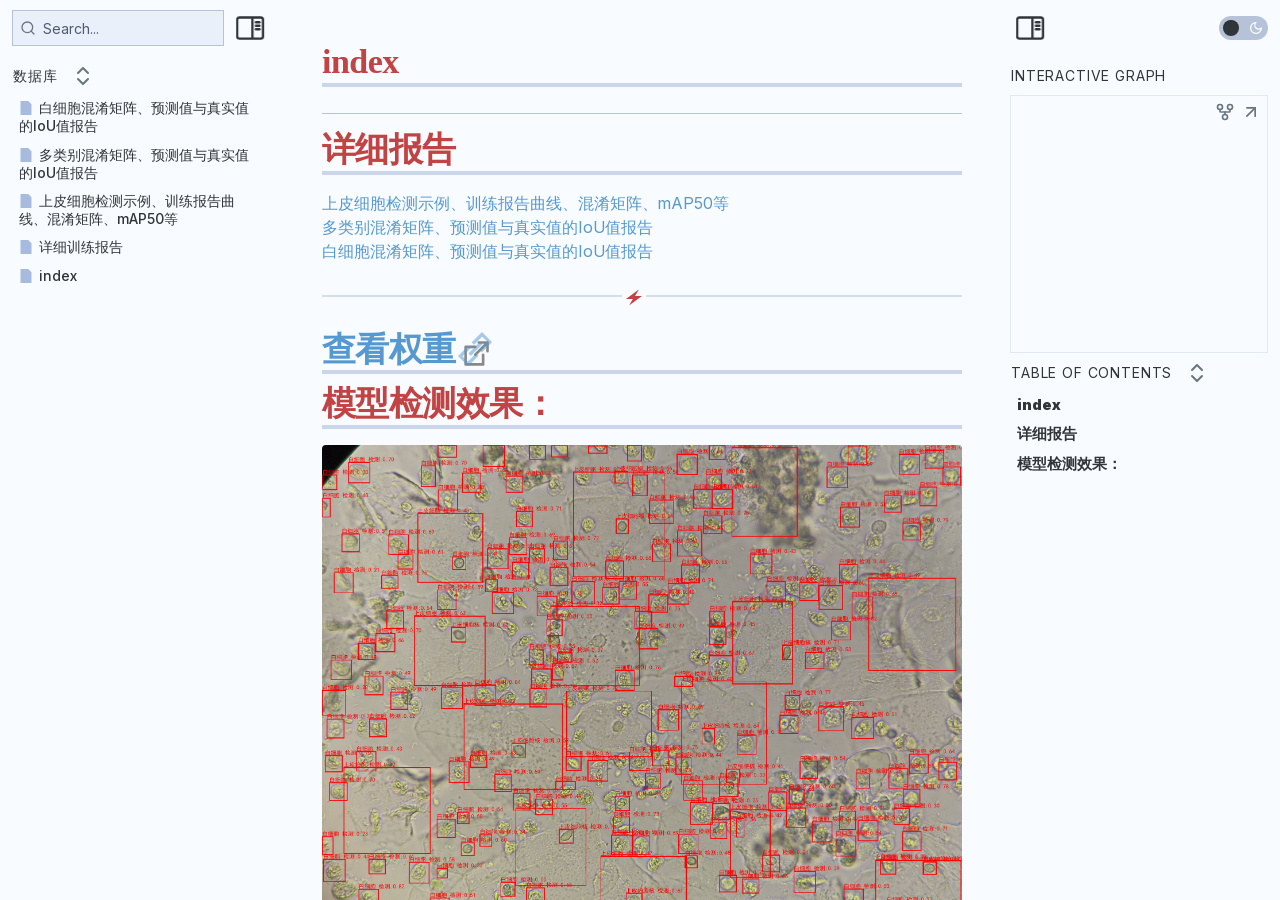
==== commit 015c4eda: "Update index.html" ====
--- a/index.html
+++ b/index.html
@@ -1,5 +1,5 @@
 <!DOCTYPE html> <html lang="zh-cn"><head>
-<title>index</title>
+<title>模型报告</title>
 <base href=".">
 <meta name="pathname" content="index.html">
 <meta name="description" content="数据库 - index">
@@ -10,7 +10,7 @@
 <meta property="og:image" content="img_20260915_114655_result.png">
 <meta charset="UTF-8"><meta property="og:site_name" content="数据库"><meta name="viewport" content="width=device-width, initial-scale=1.0, user-scalable=yes, minimum-scale=1.0, maximum-scale=5.0"><link rel="alternate" type="application/rss+xml" title="RSS Feed" href="site-lib/rss.xml"><script async="" id="webpage-script" src="site-lib/scripts/webpage.js" onload="this.onload=null;this.setAttribute(&quot;loaded&quot;, &quot;true&quot;)"></script><script async="" id="graph-wasm-script" src="site-lib/scripts/graph-wasm.js" onload="this.onload=null;this.setAttribute(&quot;loaded&quot;, &quot;true&quot;)"></script><script async="" id="graph-render-worker-script" src="site-lib/scripts/graph-render-worker.js" onload="this.onload=null;this.setAttribute(&quot;loaded&quot;, &quot;true&quot;)"></script><link rel="icon" href="site-lib/media/favicon.png"><link rel="stylesheet" href="site-lib/styles/obsidian.css"><link rel="preload" href="site-lib/styles/other-plugins.css" as="style" onload="this.onload=null;this.rel='stylesheet'"><noscript><link rel="stylesheet" href="site-lib/styles/other-plugins.css"></noscript><link rel="stylesheet" href="site-lib/styles/theme.css"><link rel="preload" href="site-lib/styles/global-variable-styles.css" as="style" onload="this.onload=null;this.rel='stylesheet'"><noscript><link rel="stylesheet" href="site-lib/styles/global-variable-styles.css"></noscript><link rel="preload" href="site-lib/styles/main-styles.css" as="style" onload="this.onload=null;this.rel='stylesheet'"><noscript><link rel="stylesheet" href="site-lib/styles/main-styles.css"></noscript><style>body{--line-width:40em;--line-width-adaptive:40em;--file-line-width:40em;--sidebar-width:min(20em, 80vw);--collapse-arrow-size:11px;--tree-vertical-spacing:1.3em;--sidebar-margin:12px}:root{background-color:#202124}.sidebar{height:100%;font-size:14px;z-index:10;min-width:calc(var(--sidebar-width) + var(--divider-width-hover));max-width:calc(var(--sidebar-width) + var(--divider-width-hover));position:relative;overflow:hidden;overflow:clip;transition:min-width ease-in-out,max-width ease-in-out;transition-duration:.2s;contain:size}#left-sidebar{left:0}#right-sidebar{right:0}.sidebar.is-collapsed{min-width:0;max-width:0}.sidebar.floating{position:absolute}.sidebar .leaf-content{height:100%;min-width:calc(var(--sidebar-width) - var(--divider-width-hover));top:0;padding:var(--sidebar-margin);padding-top:4em;line-height:var(--line-height-tight);background-color:var(--background-secondary);transition:background-color,border-right,border-left,box-shadow;transition-duration:var(--color-fade-speed);transition-timing-function:ease-in-out;position:absolute;display:flex;flex-direction:column}.sidebar:not(.is-collapsed) .leaf-content{min-width:calc(max(100%,var(--sidebar-width)) - 3px);max-width:calc(max(100%,var(--sidebar-width)) - 3px)}#left-sidebar-content{left:0;border-top-right-radius:var(--radius-l);border-bottom-right-radius:var(--radius-l)}#right-sidebar-content{right:0;border-top-left-radius:var(--radius-l);border-bottom-left-radius:var(--radius-l)}.sidebar #left-sidebar-content,.sidebar #right-sidebar-content{contain:none!important;container-type:normal!important;animation:none!important}.sidebar:has(.leaf-content:empty):has(.topbar-content:empty){display:none}.sidebar-topbar{height:calc(2.3em + 2 * var(--sidebar-margin));width:var(--sidebar-width);padding:var(--sidebar-margin);z-index:1;position:fixed;display:flex;align-items:center;transition:width ease-in-out;transition-duration:inherit}.sidebar.is-collapsed .sidebar-topbar{width:calc(2.3em + var(--sidebar-margin) * 2)}.sidebar .sidebar-topbar.is-collapsed{width:0}#left-sidebar .sidebar-topbar{left:0;flex-direction:row;border-top-right-radius:var(--radius-l)}#right-sidebar .sidebar-topbar{right:0;flex-direction:row-reverse;border-top-left-radius:var(--radius-l)}#left-sidebar .topbar-content{margin-right:calc(2.3em + var(--sidebar-margin));flex-direction:row}#right-sidebar .topbar-content{margin-left:calc(2.3em + var(--sidebar-margin));flex-direction:row-reverse}.topbar-content{overflow:hidden visible;overflow:clip visible;width:100%;height:100%;display:flex;align-items:center;transition:inherit}.sidebar.is-collapsed .topbar-content{width:0;transition:inherit}.clickable-icon.sidebar-collapse-icon{background-color:transparent;color:var(--icon-color-focused);padding:2px!important;margin:0!important;height:100%!important;width:2.3em!important;margin-inline:0.14em!important;position:absolute}#left-sidebar .clickable-icon.sidebar-collapse-icon{transform:rotateY(180deg);right:var(--sidebar-margin)}#right-sidebar .clickable-icon.sidebar-collapse-icon{transform:rotateY(180deg);left:var(--sidebar-margin)}.clickable-icon.sidebar-collapse-icon svg.svg-icon{width:100%;height:100%}.feature-title{margin-left:1px;text-transform:uppercase;letter-spacing:.06em;margin-top:.75em;margin-bottom:.75em}.feature-header{display:flex;align-items:center;padding-top:0;font-size:1em;padding-left:0}body.floating-sidebars .sidebar{position:absolute}body{transition:background-color var(--color-fade-speed) ease-in-out}#navbar:not(:empty){display:flex;align-items:center;justify-content:space-between;padding:.5em 1em;width:100%}#main{display:flex;flex-direction:column;height:100%;width:100%;align-items:stretch;justify-content:center}#main-horizontal{display:flex;flex-direction:row;flex-grow:1;width:100%;align-items:stretch;justify-content:center}#center-content{flex-basis:100%;max-width:100%;width:100%;height:100%;display:flex;flex-direction:column;align-items:center;transition:opacity .2s ease-in-out;contain:inline-size}.hide{opacity:0!important;transition:opacity .2s ease-in-out;pointer-events:none}#center-content>.obsidian-document{padding-left:2em;padding-right:1em;margin-bottom:0;width:100%;width:-webkit-fill-available;width:-moz-available;width:fill-available;transition:background-color var(--color-fade-speed) ease-in-out;border-top-right-radius:var(--window-radius,var(--radius-m));border-top-left-radius:var(--window-radius,var(--radius-m));overflow-x:hidden!important;overflow-y:auto!important;display:flex!important;flex-direction:column!important;align-items:center!important;contain:inline-size}body #center-content>.obsidian-document>.markdown-preview-sizer{padding-bottom:80vh;width:100%;max-width:var(--line-width);flex-basis:var(--line-width);transition:background-color var(--color-fade-speed) ease-in-out;contain:inline-size}#center-content>.obsidian-document>div{width:100%!important;transition:background-color var(--color-fade-speed) ease-in-out;contain:inline-size}#center-content>.obsidian-document:not([data-type=markdown]).embed{display:flex;padding:1em;height:100%;width:100%;align-items:center;justify-content:center}#center-content>.obsidian-document:not([data-type=markdown]).embed>*{max-width:100%;max-height:100%;object-fit:contain}:not(h1,h2,h3,h4,h5,h6,li):has(> :is(.math,table)){overflow-x:auto!important}#center-content>.obsidian-document:not([data-type=markdown]){overflow-x:auto;contain:content;padding:0;margin:0;height:100%}.obsidian-document[data-type=attachment]{display:flex;flex-direction:column;align-items:center;justify-content:center;height:100%;width:100%}.obsidian-document[data-type=attachment]>*{outline:0;border:none;box-shadow:none}.obsidian-document[data-type=attachment] :is(img){max-width:90%;max-height:90%;object-fit:contain}.obsidian-document[data-type=attachment]>:is(audio){width:100%;max-width:min(90%,var(--line-width))}.obsidian-document[data-type=attachment]>:is(embed,iframe,video){width:100%;height:100%;max-width:100%;max-height:100%;object-fit:contain}.canvas-wrapper>:is(.header,.footer){z-index:100;position:absolute;display:flex;justify-content:center;flex-direction:column;width:100%;align-items:center}.scroll-highlight{position:absolute;width:100%;height:100%;pointer-events:none;z-index:1000;background-color:hsla(var(--color-accent-hsl),.25);opacity:0;padding:1em;inset:50%;translate:-50% -50%;border-radius:var(--radius-s)}</style><script defer="">async function loadIncludes(){let e=document.querySelectorAll("link[itemprop='include']");for(const t of e){let e=t.getAttribute("href");try{let o="";if(e.startsWith("https:")||e.startsWith("http:")||"file:"!=window.location.protocol){const n=await fetch(e);if(!n.ok){console.log("Could not include file: "+e),t?.remove();continue}o=await n.text()}else{const t=document.getElementById(btoa(encodeURI(e)));if(t){const e=JSON.parse(decodeURI(atob(t.getAttribute("value")??"")));o=e?.data??""}}let n=document.createRange().createContextualFragment(o);t.before(n),t.remove(),console.log("Included text: "+o),console.log("Included file: "+e)}catch(o){t?.remove(),console.log("Could not include file: "+e,o);continue}}}document.addEventListener("DOMContentLoaded",(()=>{loadIncludes()}));let isFileProtocol="file:"==location.protocol;function waitLoadScripts(e,t){let o=e.map((e=>document.getElementById(e+"-script")));!function e(n){let l=o[n],c=n+1;l?(l&&"true"!=l.getAttribute("loaded")||n<o.length&&e(c),n<o.length&&l.addEventListener("load",(()=>e(c)))):n<o.length?e(c):t()}(0)}</script></head><body class="publish css-settings-manager mod-windows is-hidden-frameless styled-scrollbars show-inline-title show-ribbon tst-breakout is-focused"><script defer="">let theme=localStorage.getItem("theme")||(window.matchMedia("(prefers-color-scheme: dark)").matches?"dark":"light");"dark"==theme?(document.body.classList.add("theme-dark"),document.body.classList.remove("theme-light")):(document.body.classList.add("theme-light"),document.body.classList.remove("theme-dark")),window.innerWidth<480?document.body.classList.add("is-phone"):window.innerWidth<768?document.body.classList.add("is-tablet"):window.innerWidth<1024?document.body.classList.add("is-small-screen"):document.body.classList.add("is-large-screen")</script><div class="parsed-feature-container" style="display: contents;"><link itemprop="include" href="site-lib/html/custom-head-content-content.html"></div><div id="main"><div id="navbar"></div><div id="main-horizontal"><div id="left-content" class="leaf" style="--sidebar-width: var(--sidebar-width-left);"><div id="left-sidebar" class="sidebar"><div class="sidebar-handle"></div><div class="sidebar-topbar"><div class="topbar-content"><div id="search-container"><div id="search-wrapper"><input enterkeyhint="search" type="search" spellcheck="false" placeholder="Search..."><div aria-label="Clear search" id="search-clear-button"></div></div></div></div><div class="clickable-icon sidebar-collapse-icon"><svg xmlns="http://www.w3.org/2000/svg" width="100%" height="100%" viewBox="0 0 24 24" fill="none" stroke="currentColor" stroke-width="3" stroke-linecap="round" stroke-linejoin="round" class="svg-icon"><path d="M21 3H3C1.89543 3 1 3.89543 1 5V19C1 20.1046 1.89543 21 3 21H21C22.1046 21 23 20.1046 23 19V5C23 3.89543 22.1046 3 21 3Z"></path><path d="M10 4V20"></path><path d="M4 7H7"></path><path d="M4 10H7"></path><path d="M4 13H7"></path></svg></div></div><div class="sidebar-content-wrapper"><div id="left-sidebar-content" class="leaf-content"><link itemprop="include" href="site-lib/html/file-tree-content.html"></div></div><script defer="">let ls = document.querySelector("#left-sidebar"); ls.classList.toggle("is-collapsed", window.innerWidth < 768); ls.style.setProperty("--sidebar-width", localStorage.getItem("sidebar-left-width"));</script></div></div><div id="center-content" class="leaf"><div class="obsidian-document markdown-preview-view markdown-rendered node-insert-event is-readable-line-width allow-fold-headings allow-fold-lists show-indentation-guide show-properties" data-type="markdown"><style id="MJX-CHTML-styles"></style><div class="markdown-preview-sizer markdown-preview-section"><div class="header"><h1 class="page-title heading inline-title" id="index_0">index</h1><div class="data-bar"></div></div><div class="markdown-preview-pusher" style="width: 1px; height: 0.1px; margin-bottom: 0px;"></div><div class="el-h1"><h1 data-heading="详细报告" dir="auto" class="heading" id="详细报告_0"><span class="heading-collapse-indicator collapse-indicator collapse-icon"><svg xmlns="http://www.w3.org/2000/svg" width="24" height="24" viewBox="0 0 24 24" fill="none" stroke="currentColor" stroke-width="2" stroke-linecap="round" stroke-linejoin="round" class="svg-icon right-triangle"><path d="M3 8L12 17L21 8"></path></svg></span>详细报告</h1></div><div class="el-p"><p dir="auto"><a data-href="上皮细胞检测示例、训练报告曲线、混淆矩阵、mAP50等" href="上皮细胞检测示例、训练报告曲线、混淆矩阵、map50等.html" class="internal-link" target="_self" rel="noopener nofollow">上皮细胞检测示例、训练报告曲线、混淆矩阵、mAP50等</a><br>
 <a data-href="多类别混淆矩阵、预测值与真实值的IoU值报告" href="多类别混淆矩阵、预测值与真实值的iou值报告.html" class="internal-link" target="_self" rel="noopener nofollow">多类别混淆矩阵、预测值与真实值的IoU值报告</a><br>
-<a data-href="白细胞混淆矩阵、预测值与真实值的IoU值报告" href="白细胞混淆矩阵、预测值与真实值的iou值报告.html" class="internal-link" target="_self" rel="noopener nofollow">白细胞混淆矩阵、预测值与真实值的IoU值报告</a></p></div><div class="el-hr"><hr></div><div class="el-h1"><h1 data-heading="模型检测效果：" dir="auto" class="heading" id="模型检测效果：_0"><span class="heading-collapse-indicator collapse-indicator collapse-icon"><svg xmlns="http://www.w3.org/2000/svg" width="24" height="24" viewBox="0 0 24 24" fill="none" stroke="currentColor" stroke-width="2" stroke-linecap="round" stroke-linejoin="round" class="svg-icon right-triangle"><path d="M3 8L12 17L21 8"></path></svg></span>模型检测效果：</h1></div><div class="el-p"><p dir="auto"><span alt="IMG_20260915_114655_result.png" src="img_20260915_114655_result.png" class="internal-embed media-embed image-embed is-loaded" target="_self"><img alt="IMG_20260915_114655_result.png" src="img_20260915_114655_result.png" target="_self"></span><br>
+<a data-href="白细胞混淆矩阵、预测值与真实值的IoU值报告" href="白细胞混淆矩阵、预测值与真实值的iou值报告.html" class="internal-link" target="_self" rel="noopener nofollow">白细胞混淆矩阵、预测值与真实值的IoU值报告</a></p></div><div class="el-hr"><hr></div><div class="el-h1"><h1 data-heading="[查看权重](https://www.modelscope.cn/models/Huskyct/YOLO_Vaginal_Discharge_Cell_Det)" dir="auto" class="heading" id="[查看权重](https//www.modelscope.cn/models/Huskyct/YOLO_Vaginal_Discharge_Cell_Det)_0"><span class="heading-collapse-indicator collapse-indicator collapse-icon"><svg xmlns="http://www.w3.org/2000/svg" width="24" height="24" viewBox="0 0 24 24" fill="none" stroke="currentColor" stroke-width="2" stroke-linecap="round" stroke-linejoin="round" class="svg-icon right-triangle"><path d="M3 8L12 17L21 8"></path></svg></span><a data-tooltip-position="top" aria-label="https://www.modelscope.cn/models/Huskyct/YOLO_Vaginal_Discharge_Cell_Det" rel="noopener nofollow" class="external-link is-unresolved" href="https://www.modelscope.cn/models/Huskyct/YOLO_Vaginal_Discharge_Cell_Det" target="_self">查看权重</a></h1></div><div class="el-h1"><h1 data-heading="模型检测效果：" dir="auto" class="heading" id="模型检测效果：_0"><span class="heading-collapse-indicator collapse-indicator collapse-icon"><svg xmlns="http://www.w3.org/2000/svg" width="24" height="24" viewBox="0 0 24 24" fill="none" stroke="currentColor" stroke-width="2" stroke-linecap="round" stroke-linejoin="round" class="svg-icon right-triangle"><path d="M3 8L12 17L21 8"></path></svg></span>模型检测效果：</h1></div><div class="el-p"><p dir="auto"><span alt="IMG_20260915_114655_result.png" src="img_20260915_114655_result.png" class="internal-embed media-embed image-embed is-loaded" target="_self"><img alt="IMG_20260915_114655_result.png" src="img_20260915_114655_result.png" target="_self"></span><br>
 <span alt="IMG_20260915_114713_result.png" src="img_20260915_114713_result.png" class="internal-embed media-embed image-embed is-loaded" target="_self"><img alt="IMG_20260915_114713_result.png" src="img_20260915_114713_result.png" target="_self"></span><br>
 <span alt="IMG_20260915_114721_result.png" src="img_20260915_114721_result.png" class="internal-embed media-embed image-embed is-loaded" target="_self"><img alt="IMG_20260915_114721_result.png" src="img_20260915_114721_result.png" target="_self"></span><br>
 <span alt="IMG_20260915_114641_result.png" src="img_20260915_114641_result.png" class="internal-embed media-embed image-embed is-loaded" target="_self"><img alt="IMG_20260915_114641_result.png" src="img_20260915_114641_result.png" target="_self"></span></p></div><div class="footer"><div class="data-bar"></div></div></div></div></div><div id="right-content" class="leaf" style="--sidebar-width: var(--sidebar-width-right);"><div id="right-sidebar" class="sidebar"><div class="sidebar-handle"></div><div class="sidebar-topbar"><div class="topbar-content"><label class="theme-toggle-container" for="theme-toggle-input" id=""><input class="theme-toggle-input" type="checkbox" id="theme-toggle-input"><div class="toggle-background"></div></label></div><div class="clickable-icon sidebar-collapse-icon"><svg xmlns="http://www.w3.org/2000/svg" width="100%" height="100%" viewBox="0 0 24 24" fill="none" stroke="currentColor" stroke-width="3" stroke-linecap="round" stroke-linejoin="round" class="svg-icon"><path d="M21 3H3C1.89543 3 1 3.89543 1 5V19C1 20.1046 1.89543 21 3 21H21C22.1046 21 23 20.1046 23 19V5C23 3.89543 22.1046 3 21 3Z"></path><path d="M10 4V20"></path><path d="M4 7H7"></path><path d="M4 10H7"></path><path d="M4 13H7"></path></svg></div></div><div class="sidebar-content-wrapper"><div id="right-sidebar-content" class="leaf-content"><div class="graph-view-wrapper"><div class="feature-header"><div class="feature-title">Interactive Graph</div></div><div class="graph-view-placeholder">
@@ -19,4 +19,4 @@
 			<div class="graph-icon graph-global" role="button" aria-label="Global Graph" data-tooltip-position="top"><svg xmlns="http://www.w3.org/2000/svg" width="24" height="24" viewBox="0 0 24 24" fill="none" stroke="currentColor" stroke-width="2" stroke-linecap="round" stroke-linejoin="round" class="svg-icon lucide-git-fork"><circle cx="12" cy="18" r="3"></circle><circle cx="6" cy="6" r="3"></circle><circle cx="18" cy="6" r="3"></circle><path d="M18 9v2c0 .6-.4 1-1 1H7c-.6 0-1-.4-1-1V9"></path><path d="M12 12v3"></path></svg></div>
 			<canvas id="graph-canvas" class="hide" width="512px" height="512px"></canvas>
 		</div>
-		</div></div><div id="outline" class=" tree-container"><div class="feature-header"><div class="feature-title">Table Of Contents</div><button class="clickable-icon nav-action-button tree-collapse-all" aria-label="Collapse All"><svg xmlns="http://www.w3.org/2000/svg" width="24" height="24" viewBox="0 0 24 24" fill="none" stroke="currentColor" stroke-width="2" stroke-linecap="round" stroke-linejoin="round"></svg></button></div><div class="tree-item" data-depth="1"><a class="tree-item-self is-clickable" href="#index_0" data-path="#index_0"><div class="tree-item-inner heading-link" heading-name="index">index</div></a><div class="tree-item-children"></div></div><div class="tree-item" data-depth="1"><a class="tree-item-self is-clickable" href="#详细报告_0" data-path="#详细报告_0"><div class="tree-item-inner heading-link" heading-name="详细报告">详细报告</div></a><div class="tree-item-children"></div></div><div class="tree-item" data-depth="1"><a class="tree-item-self is-clickable" href="#模型检测效果：_0" data-path="#模型检测效果：_0"><div class="tree-item-inner heading-link" heading-name="模型检测效果：">模型检测效果：</div></a><div class="tree-item-children"></div></div></div></div></div><script defer="">let rs = document.querySelector("#right-sidebar"); rs.classList.toggle("is-collapsed", window.innerWidth < 768); rs.style.setProperty("--sidebar-width", localStorage.getItem("sidebar-right-width"));</script></div></div></div></div></body></html>+		</div></div><div id="outline" class=" tree-container"><div class="feature-header"><div class="feature-title">Table Of Contents</div><button class="clickable-icon nav-action-button tree-collapse-all" aria-label="Collapse All"><svg xmlns="http://www.w3.org/2000/svg" width="24" height="24" viewBox="0 0 24 24" fill="none" stroke="currentColor" stroke-width="2" stroke-linecap="round" stroke-linejoin="round"></svg></button></div><div class="tree-item" data-depth="1"><a class="tree-item-self is-clickable" href="#index_0" data-path="#index_0"><div class="tree-item-inner heading-link" heading-name="index">index</div></a><div class="tree-item-children"></div></div><div class="tree-item" data-depth="1"><a class="tree-item-self is-clickable" href="#详细报告_0" data-path="#详细报告_0"><div class="tree-item-inner heading-link" heading-name="详细报告">详细报告</div></a><div class="tree-item-children"></div></div><div class="tree-item" data-depth="1"><a class="tree-item-self is-clickable" href="#模型检测效果：_0" data-path="#模型检测效果：_0"><div class="tree-item-inner heading-link" heading-name="模型检测效果：">模型检测效果：</div></a><div class="tree-item-children"></div></div></div></div></div><script defer="">let rs = document.querySelector("#right-sidebar"); rs.classList.toggle("is-collapsed", window.innerWidth < 768); rs.style.setProperty("--sidebar-width", localStorage.getItem("sidebar-right-width"));</script></div></div></div></div></body></html>
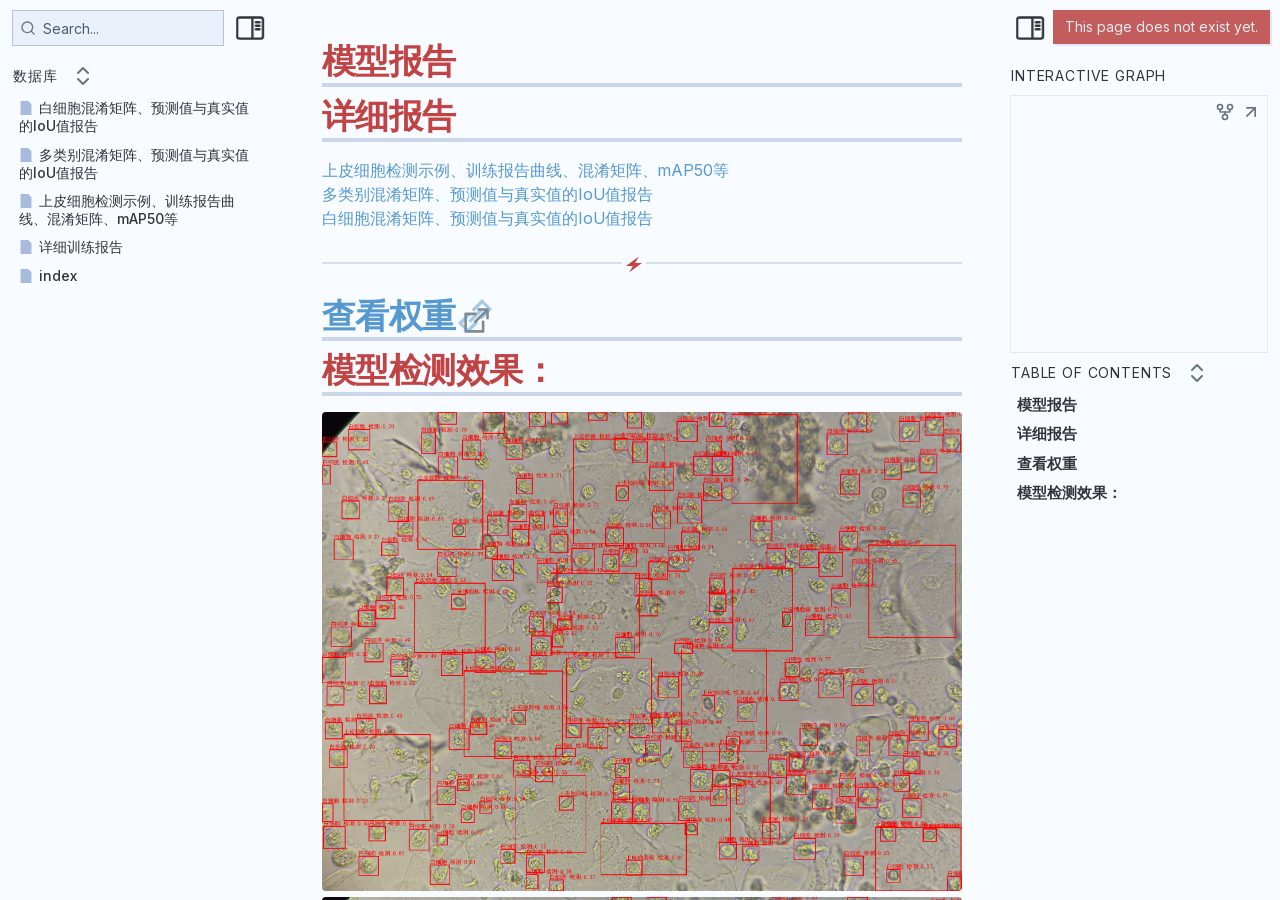
==== commit 4590b5dd: "Add files via upload" ====
--- a/index.html
+++ b/index.html
@@ -1,14 +1,14 @@
 <!DOCTYPE html> <html lang="zh-cn"><head>
 <title>模型报告</title>
 <base href=".">
-<meta name="pathname" content="index.html">
-<meta name="description" content="数据库 - index">
-<meta property="og:title" content="index">
-<meta property="og:description" content="数据库 - index">
+<meta name="pathname" content="模型报告.html">
+<meta name="description" content="数据库 - 模型报告">
+<meta property="og:title" content="模型报告">
+<meta property="og:description" content="数据库 - 模型报告">
 <meta property="og:type" content="website">
-<meta property="og:url" content="index.html">
+<meta property="og:url" content="模型报告.html">
 <meta property="og:image" content="img_20260915_114655_result.png">
-<meta charset="UTF-8"><meta property="og:site_name" content="数据库"><meta name="viewport" content="width=device-width, initial-scale=1.0, user-scalable=yes, minimum-scale=1.0, maximum-scale=5.0"><link rel="alternate" type="application/rss+xml" title="RSS Feed" href="site-lib/rss.xml"><script async="" id="webpage-script" src="site-lib/scripts/webpage.js" onload="this.onload=null;this.setAttribute(&quot;loaded&quot;, &quot;true&quot;)"></script><script async="" id="graph-wasm-script" src="site-lib/scripts/graph-wasm.js" onload="this.onload=null;this.setAttribute(&quot;loaded&quot;, &quot;true&quot;)"></script><script async="" id="graph-render-worker-script" src="site-lib/scripts/graph-render-worker.js" onload="this.onload=null;this.setAttribute(&quot;loaded&quot;, &quot;true&quot;)"></script><link rel="icon" href="site-lib/media/favicon.png"><link rel="stylesheet" href="site-lib/styles/obsidian.css"><link rel="preload" href="site-lib/styles/other-plugins.css" as="style" onload="this.onload=null;this.rel='stylesheet'"><noscript><link rel="stylesheet" href="site-lib/styles/other-plugins.css"></noscript><link rel="stylesheet" href="site-lib/styles/theme.css"><link rel="preload" href="site-lib/styles/global-variable-styles.css" as="style" onload="this.onload=null;this.rel='stylesheet'"><noscript><link rel="stylesheet" href="site-lib/styles/global-variable-styles.css"></noscript><link rel="preload" href="site-lib/styles/main-styles.css" as="style" onload="this.onload=null;this.rel='stylesheet'"><noscript><link rel="stylesheet" href="site-lib/styles/main-styles.css"></noscript><style>body{--line-width:40em;--line-width-adaptive:40em;--file-line-width:40em;--sidebar-width:min(20em, 80vw);--collapse-arrow-size:11px;--tree-vertical-spacing:1.3em;--sidebar-margin:12px}:root{background-color:#202124}.sidebar{height:100%;font-size:14px;z-index:10;min-width:calc(var(--sidebar-width) + var(--divider-width-hover));max-width:calc(var(--sidebar-width) + var(--divider-width-hover));position:relative;overflow:hidden;overflow:clip;transition:min-width ease-in-out,max-width ease-in-out;transition-duration:.2s;contain:size}#left-sidebar{left:0}#right-sidebar{right:0}.sidebar.is-collapsed{min-width:0;max-width:0}.sidebar.floating{position:absolute}.sidebar .leaf-content{height:100%;min-width:calc(var(--sidebar-width) - var(--divider-width-hover));top:0;padding:var(--sidebar-margin);padding-top:4em;line-height:var(--line-height-tight);background-color:var(--background-secondary);transition:background-color,border-right,border-left,box-shadow;transition-duration:var(--color-fade-speed);transition-timing-function:ease-in-out;position:absolute;display:flex;flex-direction:column}.sidebar:not(.is-collapsed) .leaf-content{min-width:calc(max(100%,var(--sidebar-width)) - 3px);max-width:calc(max(100%,var(--sidebar-width)) - 3px)}#left-sidebar-content{left:0;border-top-right-radius:var(--radius-l);border-bottom-right-radius:var(--radius-l)}#right-sidebar-content{right:0;border-top-left-radius:var(--radius-l);border-bottom-left-radius:var(--radius-l)}.sidebar #left-sidebar-content,.sidebar #right-sidebar-content{contain:none!important;container-type:normal!important;animation:none!important}.sidebar:has(.leaf-content:empty):has(.topbar-content:empty){display:none}.sidebar-topbar{height:calc(2.3em + 2 * var(--sidebar-margin));width:var(--sidebar-width);padding:var(--sidebar-margin);z-index:1;position:fixed;display:flex;align-items:center;transition:width ease-in-out;transition-duration:inherit}.sidebar.is-collapsed .sidebar-topbar{width:calc(2.3em + var(--sidebar-margin) * 2)}.sidebar .sidebar-topbar.is-collapsed{width:0}#left-sidebar .sidebar-topbar{left:0;flex-direction:row;border-top-right-radius:var(--radius-l)}#right-sidebar .sidebar-topbar{right:0;flex-direction:row-reverse;border-top-left-radius:var(--radius-l)}#left-sidebar .topbar-content{margin-right:calc(2.3em + var(--sidebar-margin));flex-direction:row}#right-sidebar .topbar-content{margin-left:calc(2.3em + var(--sidebar-margin));flex-direction:row-reverse}.topbar-content{overflow:hidden visible;overflow:clip visible;width:100%;height:100%;display:flex;align-items:center;transition:inherit}.sidebar.is-collapsed .topbar-content{width:0;transition:inherit}.clickable-icon.sidebar-collapse-icon{background-color:transparent;color:var(--icon-color-focused);padding:2px!important;margin:0!important;height:100%!important;width:2.3em!important;margin-inline:0.14em!important;position:absolute}#left-sidebar .clickable-icon.sidebar-collapse-icon{transform:rotateY(180deg);right:var(--sidebar-margin)}#right-sidebar .clickable-icon.sidebar-collapse-icon{transform:rotateY(180deg);left:var(--sidebar-margin)}.clickable-icon.sidebar-collapse-icon svg.svg-icon{width:100%;height:100%}.feature-title{margin-left:1px;text-transform:uppercase;letter-spacing:.06em;margin-top:.75em;margin-bottom:.75em}.feature-header{display:flex;align-items:center;padding-top:0;font-size:1em;padding-left:0}body.floating-sidebars .sidebar{position:absolute}body{transition:background-color var(--color-fade-speed) ease-in-out}#navbar:not(:empty){display:flex;align-items:center;justify-content:space-between;padding:.5em 1em;width:100%}#main{display:flex;flex-direction:column;height:100%;width:100%;align-items:stretch;justify-content:center}#main-horizontal{display:flex;flex-direction:row;flex-grow:1;width:100%;align-items:stretch;justify-content:center}#center-content{flex-basis:100%;max-width:100%;width:100%;height:100%;display:flex;flex-direction:column;align-items:center;transition:opacity .2s ease-in-out;contain:inline-size}.hide{opacity:0!important;transition:opacity .2s ease-in-out;pointer-events:none}#center-content>.obsidian-document{padding-left:2em;padding-right:1em;margin-bottom:0;width:100%;width:-webkit-fill-available;width:-moz-available;width:fill-available;transition:background-color var(--color-fade-speed) ease-in-out;border-top-right-radius:var(--window-radius,var(--radius-m));border-top-left-radius:var(--window-radius,var(--radius-m));overflow-x:hidden!important;overflow-y:auto!important;display:flex!important;flex-direction:column!important;align-items:center!important;contain:inline-size}body #center-content>.obsidian-document>.markdown-preview-sizer{padding-bottom:80vh;width:100%;max-width:var(--line-width);flex-basis:var(--line-width);transition:background-color var(--color-fade-speed) ease-in-out;contain:inline-size}#center-content>.obsidian-document>div{width:100%!important;transition:background-color var(--color-fade-speed) ease-in-out;contain:inline-size}#center-content>.obsidian-document:not([data-type=markdown]).embed{display:flex;padding:1em;height:100%;width:100%;align-items:center;justify-content:center}#center-content>.obsidian-document:not([data-type=markdown]).embed>*{max-width:100%;max-height:100%;object-fit:contain}:not(h1,h2,h3,h4,h5,h6,li):has(> :is(.math,table)){overflow-x:auto!important}#center-content>.obsidian-document:not([data-type=markdown]){overflow-x:auto;contain:content;padding:0;margin:0;height:100%}.obsidian-document[data-type=attachment]{display:flex;flex-direction:column;align-items:center;justify-content:center;height:100%;width:100%}.obsidian-document[data-type=attachment]>*{outline:0;border:none;box-shadow:none}.obsidian-document[data-type=attachment] :is(img){max-width:90%;max-height:90%;object-fit:contain}.obsidian-document[data-type=attachment]>:is(audio){width:100%;max-width:min(90%,var(--line-width))}.obsidian-document[data-type=attachment]>:is(embed,iframe,video){width:100%;height:100%;max-width:100%;max-height:100%;object-fit:contain}.canvas-wrapper>:is(.header,.footer){z-index:100;position:absolute;display:flex;justify-content:center;flex-direction:column;width:100%;align-items:center}.scroll-highlight{position:absolute;width:100%;height:100%;pointer-events:none;z-index:1000;background-color:hsla(var(--color-accent-hsl),.25);opacity:0;padding:1em;inset:50%;translate:-50% -50%;border-radius:var(--radius-s)}</style><script defer="">async function loadIncludes(){let e=document.querySelectorAll("link[itemprop='include']");for(const t of e){let e=t.getAttribute("href");try{let o="";if(e.startsWith("https:")||e.startsWith("http:")||"file:"!=window.location.protocol){const n=await fetch(e);if(!n.ok){console.log("Could not include file: "+e),t?.remove();continue}o=await n.text()}else{const t=document.getElementById(btoa(encodeURI(e)));if(t){const e=JSON.parse(decodeURI(atob(t.getAttribute("value")??"")));o=e?.data??""}}let n=document.createRange().createContextualFragment(o);t.before(n),t.remove(),console.log("Included text: "+o),console.log("Included file: "+e)}catch(o){t?.remove(),console.log("Could not include file: "+e,o);continue}}}document.addEventListener("DOMContentLoaded",(()=>{loadIncludes()}));let isFileProtocol="file:"==location.protocol;function waitLoadScripts(e,t){let o=e.map((e=>document.getElementById(e+"-script")));!function e(n){let l=o[n],c=n+1;l?(l&&"true"!=l.getAttribute("loaded")||n<o.length&&e(c),n<o.length&&l.addEventListener("load",(()=>e(c)))):n<o.length?e(c):t()}(0)}</script></head><body class="publish css-settings-manager mod-windows is-hidden-frameless styled-scrollbars show-inline-title show-ribbon tst-breakout is-focused"><script defer="">let theme=localStorage.getItem("theme")||(window.matchMedia("(prefers-color-scheme: dark)").matches?"dark":"light");"dark"==theme?(document.body.classList.add("theme-dark"),document.body.classList.remove("theme-light")):(document.body.classList.add("theme-light"),document.body.classList.remove("theme-dark")),window.innerWidth<480?document.body.classList.add("is-phone"):window.innerWidth<768?document.body.classList.add("is-tablet"):window.innerWidth<1024?document.body.classList.add("is-small-screen"):document.body.classList.add("is-large-screen")</script><div class="parsed-feature-container" style="display: contents;"><link itemprop="include" href="site-lib/html/custom-head-content-content.html"></div><div id="main"><div id="navbar"></div><div id="main-horizontal"><div id="left-content" class="leaf" style="--sidebar-width: var(--sidebar-width-left);"><div id="left-sidebar" class="sidebar"><div class="sidebar-handle"></div><div class="sidebar-topbar"><div class="topbar-content"><div id="search-container"><div id="search-wrapper"><input enterkeyhint="search" type="search" spellcheck="false" placeholder="Search..."><div aria-label="Clear search" id="search-clear-button"></div></div></div></div><div class="clickable-icon sidebar-collapse-icon"><svg xmlns="http://www.w3.org/2000/svg" width="100%" height="100%" viewBox="0 0 24 24" fill="none" stroke="currentColor" stroke-width="3" stroke-linecap="round" stroke-linejoin="round" class="svg-icon"><path d="M21 3H3C1.89543 3 1 3.89543 1 5V19C1 20.1046 1.89543 21 3 21H21C22.1046 21 23 20.1046 23 19V5C23 3.89543 22.1046 3 21 3Z"></path><path d="M10 4V20"></path><path d="M4 7H7"></path><path d="M4 10H7"></path><path d="M4 13H7"></path></svg></div></div><div class="sidebar-content-wrapper"><div id="left-sidebar-content" class="leaf-content"><link itemprop="include" href="site-lib/html/file-tree-content.html"></div></div><script defer="">let ls = document.querySelector("#left-sidebar"); ls.classList.toggle("is-collapsed", window.innerWidth < 768); ls.style.setProperty("--sidebar-width", localStorage.getItem("sidebar-left-width"));</script></div></div><div id="center-content" class="leaf"><div class="obsidian-document markdown-preview-view markdown-rendered node-insert-event is-readable-line-width allow-fold-headings allow-fold-lists show-indentation-guide show-properties" data-type="markdown"><style id="MJX-CHTML-styles"></style><div class="markdown-preview-sizer markdown-preview-section"><div class="header"><h1 class="page-title heading inline-title" id="index_0">index</h1><div class="data-bar"></div></div><div class="markdown-preview-pusher" style="width: 1px; height: 0.1px; margin-bottom: 0px;"></div><div class="el-h1"><h1 data-heading="详细报告" dir="auto" class="heading" id="详细报告_0"><span class="heading-collapse-indicator collapse-indicator collapse-icon"><svg xmlns="http://www.w3.org/2000/svg" width="24" height="24" viewBox="0 0 24 24" fill="none" stroke="currentColor" stroke-width="2" stroke-linecap="round" stroke-linejoin="round" class="svg-icon right-triangle"><path d="M3 8L12 17L21 8"></path></svg></span>详细报告</h1></div><div class="el-p"><p dir="auto"><a data-href="上皮细胞检测示例、训练报告曲线、混淆矩阵、mAP50等" href="上皮细胞检测示例、训练报告曲线、混淆矩阵、map50等.html" class="internal-link" target="_self" rel="noopener nofollow">上皮细胞检测示例、训练报告曲线、混淆矩阵、mAP50等</a><br>
+<meta charset="UTF-8"><meta property="og:site_name" content="数据库"><meta name="viewport" content="width=device-width, initial-scale=1.0, user-scalable=yes, minimum-scale=1.0, maximum-scale=5.0"><link rel="alternate" type="application/rss+xml" title="RSS Feed" href="site-lib/rss.xml"><script async="" id="webpage-script" src="site-lib/scripts/webpage.js" onload="this.onload=null;this.setAttribute(&quot;loaded&quot;, &quot;true&quot;)"></script><script async="" id="graph-wasm-script" src="site-lib/scripts/graph-wasm.js" onload="this.onload=null;this.setAttribute(&quot;loaded&quot;, &quot;true&quot;)"></script><script async="" id="graph-render-worker-script" src="site-lib/scripts/graph-render-worker.js" onload="this.onload=null;this.setAttribute(&quot;loaded&quot;, &quot;true&quot;)"></script><link rel="icon" href="site-lib/media/favicon.png"><link rel="stylesheet" href="site-lib/styles/obsidian.css"><link rel="preload" href="site-lib/styles/other-plugins.css" as="style" onload="this.onload=null;this.rel='stylesheet'"><noscript><link rel="stylesheet" href="site-lib/styles/other-plugins.css"></noscript><link rel="stylesheet" href="site-lib/styles/theme.css"><link rel="preload" href="site-lib/styles/global-variable-styles.css" as="style" onload="this.onload=null;this.rel='stylesheet'"><noscript><link rel="stylesheet" href="site-lib/styles/global-variable-styles.css"></noscript><link rel="preload" href="site-lib/styles/main-styles.css" as="style" onload="this.onload=null;this.rel='stylesheet'"><noscript><link rel="stylesheet" href="site-lib/styles/main-styles.css"></noscript><style>body{--line-width:40em;--line-width-adaptive:40em;--file-line-width:40em;--sidebar-width:min(20em, 80vw);--collapse-arrow-size:11px;--tree-vertical-spacing:1.3em;--sidebar-margin:12px}:root{background-color:#202124}.sidebar{height:100%;font-size:14px;z-index:10;min-width:calc(var(--sidebar-width) + var(--divider-width-hover));max-width:calc(var(--sidebar-width) + var(--divider-width-hover));position:relative;overflow:hidden;overflow:clip;transition:min-width ease-in-out,max-width ease-in-out;transition-duration:.2s;contain:size}#left-sidebar{left:0}#right-sidebar{right:0}.sidebar.is-collapsed{min-width:0;max-width:0}.sidebar.floating{position:absolute}.sidebar .leaf-content{height:100%;min-width:calc(var(--sidebar-width) - var(--divider-width-hover));top:0;padding:var(--sidebar-margin);padding-top:4em;line-height:var(--line-height-tight);background-color:var(--background-secondary);transition:background-color,border-right,border-left,box-shadow;transition-duration:var(--color-fade-speed);transition-timing-function:ease-in-out;position:absolute;display:flex;flex-direction:column}.sidebar:not(.is-collapsed) .leaf-content{min-width:calc(max(100%,var(--sidebar-width)) - 3px);max-width:calc(max(100%,var(--sidebar-width)) - 3px)}#left-sidebar-content{left:0;border-top-right-radius:var(--radius-l);border-bottom-right-radius:var(--radius-l)}#right-sidebar-content{right:0;border-top-left-radius:var(--radius-l);border-bottom-left-radius:var(--radius-l)}.sidebar #left-sidebar-content,.sidebar #right-sidebar-content{contain:none!important;container-type:normal!important;animation:none!important}.sidebar:has(.leaf-content:empty):has(.topbar-content:empty){display:none}.sidebar-topbar{height:calc(2.3em + 2 * var(--sidebar-margin));width:var(--sidebar-width);padding:var(--sidebar-margin);z-index:1;position:fixed;display:flex;align-items:center;transition:width ease-in-out;transition-duration:inherit}.sidebar.is-collapsed .sidebar-topbar{width:calc(2.3em + var(--sidebar-margin) * 2)}.sidebar .sidebar-topbar.is-collapsed{width:0}#left-sidebar .sidebar-topbar{left:0;flex-direction:row;border-top-right-radius:var(--radius-l)}#right-sidebar .sidebar-topbar{right:0;flex-direction:row-reverse;border-top-left-radius:var(--radius-l)}#left-sidebar .topbar-content{margin-right:calc(2.3em + var(--sidebar-margin));flex-direction:row}#right-sidebar .topbar-content{margin-left:calc(2.3em + var(--sidebar-margin));flex-direction:row-reverse}.topbar-content{overflow:hidden visible;overflow:clip visible;width:100%;height:100%;display:flex;align-items:center;transition:inherit}.sidebar.is-collapsed .topbar-content{width:0;transition:inherit}.clickable-icon.sidebar-collapse-icon{background-color:transparent;color:var(--icon-color-focused);padding:2px!important;margin:0!important;height:100%!important;width:2.3em!important;margin-inline:0.14em!important;position:absolute}#left-sidebar .clickable-icon.sidebar-collapse-icon{transform:rotateY(180deg);right:var(--sidebar-margin)}#right-sidebar .clickable-icon.sidebar-collapse-icon{transform:rotateY(180deg);left:var(--sidebar-margin)}.clickable-icon.sidebar-collapse-icon svg.svg-icon{width:100%;height:100%}.feature-title{margin-left:1px;text-transform:uppercase;letter-spacing:.06em;margin-top:.75em;margin-bottom:.75em}.feature-header{display:flex;align-items:center;padding-top:0;font-size:1em;padding-left:0}body.floating-sidebars .sidebar{position:absolute}body{transition:background-color var(--color-fade-speed) ease-in-out}#navbar:not(:empty){display:flex;align-items:center;justify-content:space-between;padding:.5em 1em;width:100%}#main{display:flex;flex-direction:column;height:100%;width:100%;align-items:stretch;justify-content:center}#main-horizontal{display:flex;flex-direction:row;flex-grow:1;width:100%;align-items:stretch;justify-content:center}#center-content{flex-basis:100%;max-width:100%;width:100%;height:100%;display:flex;flex-direction:column;align-items:center;transition:opacity .2s ease-in-out;contain:inline-size}.hide{opacity:0!important;transition:opacity .2s ease-in-out;pointer-events:none}#center-content>.obsidian-document{padding-left:2em;padding-right:1em;margin-bottom:0;width:100%;width:-webkit-fill-available;width:-moz-available;width:fill-available;transition:background-color var(--color-fade-speed) ease-in-out;border-top-right-radius:var(--window-radius,var(--radius-m));border-top-left-radius:var(--window-radius,var(--radius-m));overflow-x:hidden!important;overflow-y:auto!important;display:flex!important;flex-direction:column!important;align-items:center!important;contain:inline-size}body #center-content>.obsidian-document>.markdown-preview-sizer{padding-bottom:80vh;width:100%;max-width:var(--line-width);flex-basis:var(--line-width);transition:background-color var(--color-fade-speed) ease-in-out;contain:inline-size}#center-content>.obsidian-document>div{width:100%!important;transition:background-color var(--color-fade-speed) ease-in-out;contain:inline-size}#center-content>.obsidian-document:not([data-type=markdown]).embed{display:flex;padding:1em;height:100%;width:100%;align-items:center;justify-content:center}#center-content>.obsidian-document:not([data-type=markdown]).embed>*{max-width:100%;max-height:100%;object-fit:contain}:not(h1,h2,h3,h4,h5,h6,li):has(> :is(.math,table)){overflow-x:auto!important}#center-content>.obsidian-document:not([data-type=markdown]){overflow-x:auto;contain:content;padding:0;margin:0;height:100%}.obsidian-document[data-type=attachment]{display:flex;flex-direction:column;align-items:center;justify-content:center;height:100%;width:100%}.obsidian-document[data-type=attachment]>*{outline:0;border:none;box-shadow:none}.obsidian-document[data-type=attachment] :is(img){max-width:90%;max-height:90%;object-fit:contain}.obsidian-document[data-type=attachment]>:is(audio){width:100%;max-width:min(90%,var(--line-width))}.obsidian-document[data-type=attachment]>:is(embed,iframe,video){width:100%;height:100%;max-width:100%;max-height:100%;object-fit:contain}.canvas-wrapper>:is(.header,.footer){z-index:100;position:absolute;display:flex;justify-content:center;flex-direction:column;width:100%;align-items:center}.scroll-highlight{position:absolute;width:100%;height:100%;pointer-events:none;z-index:1000;background-color:hsla(var(--color-accent-hsl),.25);opacity:0;padding:1em;inset:50%;translate:-50% -50%;border-radius:var(--radius-s)}</style><script defer="">async function loadIncludes(){let e=document.querySelectorAll("link[itemprop='include']");for(const t of e){let e=t.getAttribute("href");try{let o="";if(e.startsWith("https:")||e.startsWith("http:")||"file:"!=window.location.protocol){const n=await fetch(e);if(!n.ok){console.log("Could not include file: "+e),t?.remove();continue}o=await n.text()}else{const t=document.getElementById(btoa(encodeURI(e)));if(t){const e=JSON.parse(decodeURI(atob(t.getAttribute("value")??"")));o=e?.data??""}}let n=document.createRange().createContextualFragment(o);t.before(n),t.remove(),console.log("Included text: "+o),console.log("Included file: "+e)}catch(o){t?.remove(),console.log("Could not include file: "+e,o);continue}}}document.addEventListener("DOMContentLoaded",(()=>{loadIncludes()}));let isFileProtocol="file:"==location.protocol;function waitLoadScripts(e,t){let o=e.map((e=>document.getElementById(e+"-script")));!function e(n){let l=o[n],c=n+1;l?(l&&"true"!=l.getAttribute("loaded")||n<o.length&&e(c),n<o.length&&l.addEventListener("load",(()=>e(c)))):n<o.length?e(c):t()}(0)}</script></head><body class="publish css-settings-manager mod-windows is-hidden-frameless styled-scrollbars show-inline-title show-ribbon tst-breakout is-focused"><script defer="">let theme=localStorage.getItem("theme")||(window.matchMedia("(prefers-color-scheme: dark)").matches?"dark":"light");"dark"==theme?(document.body.classList.add("theme-dark"),document.body.classList.remove("theme-light")):(document.body.classList.add("theme-light"),document.body.classList.remove("theme-dark")),window.innerWidth<480?document.body.classList.add("is-phone"):window.innerWidth<768?document.body.classList.add("is-tablet"):window.innerWidth<1024?document.body.classList.add("is-small-screen"):document.body.classList.add("is-large-screen")</script><div class="parsed-feature-container" style="display: contents;"><link itemprop="include" href="site-lib/html/custom-head-content-content.html"></div><div id="main"><div id="navbar"></div><div id="main-horizontal"><div id="left-content" class="leaf" style="--sidebar-width: var(--sidebar-width-left);"><div id="left-sidebar" class="sidebar"><div class="sidebar-handle"></div><div class="sidebar-topbar"><div class="topbar-content"><div id="search-container"><div id="search-wrapper"><input enterkeyhint="search" type="search" spellcheck="false" placeholder="Search..."><div aria-label="Clear search" id="search-clear-button"></div></div></div></div><div class="clickable-icon sidebar-collapse-icon"><svg xmlns="http://www.w3.org/2000/svg" width="100%" height="100%" viewBox="0 0 24 24" fill="none" stroke="currentColor" stroke-width="3" stroke-linecap="round" stroke-linejoin="round" class="svg-icon"><path d="M21 3H3C1.89543 3 1 3.89543 1 5V19C1 20.1046 1.89543 21 3 21H21C22.1046 21 23 20.1046 23 19V5C23 3.89543 22.1046 3 21 3Z"></path><path d="M10 4V20"></path><path d="M4 7H7"></path><path d="M4 10H7"></path><path d="M4 13H7"></path></svg></div></div><div class="sidebar-content-wrapper"><div id="left-sidebar-content" class="leaf-content"><link itemprop="include" href="site-lib/html/file-tree-content.html"></div></div><script defer="">let ls = document.querySelector("#left-sidebar"); ls.classList.toggle("is-collapsed", window.innerWidth < 768); ls.style.setProperty("--sidebar-width", localStorage.getItem("sidebar-left-width"));</script></div></div><div id="center-content" class="leaf"><div class="obsidian-document markdown-preview-view markdown-rendered node-insert-event is-readable-line-width allow-fold-headings allow-fold-lists show-indentation-guide show-properties" data-type="markdown"><style id="MJX-CHTML-styles"></style><div class="markdown-preview-sizer markdown-preview-section"><div class="header"><h1 class="page-title heading inline-title" id="模型报告_0">模型报告</h1><div class="data-bar"></div></div><div class="markdown-preview-pusher" style="width: 1px; height: 0.1px; margin-bottom: 0px;"></div><div class="el-h1"><h1 data-heading="详细报告" dir="auto" class="heading" id="详细报告_0"><span class="heading-collapse-indicator collapse-indicator collapse-icon"><svg xmlns="http://www.w3.org/2000/svg" width="24" height="24" viewBox="0 0 24 24" fill="none" stroke="currentColor" stroke-width="2" stroke-linecap="round" stroke-linejoin="round" class="svg-icon right-triangle"><path d="M3 8L12 17L21 8"></path></svg></span>详细报告</h1></div><div class="el-p"><p dir="auto"><a data-href="上皮细胞检测示例、训练报告曲线、混淆矩阵、mAP50等" href="上皮细胞检测示例、训练报告曲线、混淆矩阵、map50等.html" class="internal-link" target="_self" rel="noopener nofollow">上皮细胞检测示例、训练报告曲线、混淆矩阵、mAP50等</a><br>
 <a data-href="多类别混淆矩阵、预测值与真实值的IoU值报告" href="多类别混淆矩阵、预测值与真实值的iou值报告.html" class="internal-link" target="_self" rel="noopener nofollow">多类别混淆矩阵、预测值与真实值的IoU值报告</a><br>
 <a data-href="白细胞混淆矩阵、预测值与真实值的IoU值报告" href="白细胞混淆矩阵、预测值与真实值的iou值报告.html" class="internal-link" target="_self" rel="noopener nofollow">白细胞混淆矩阵、预测值与真实值的IoU值报告</a></p></div><div class="el-hr"><hr></div><div class="el-h1"><h1 data-heading="[查看权重](https://www.modelscope.cn/models/Huskyct/YOLO_Vaginal_Discharge_Cell_Det)" dir="auto" class="heading" id="[查看权重](https//www.modelscope.cn/models/Huskyct/YOLO_Vaginal_Discharge_Cell_Det)_0"><span class="heading-collapse-indicator collapse-indicator collapse-icon"><svg xmlns="http://www.w3.org/2000/svg" width="24" height="24" viewBox="0 0 24 24" fill="none" stroke="currentColor" stroke-width="2" stroke-linecap="round" stroke-linejoin="round" class="svg-icon right-triangle"><path d="M3 8L12 17L21 8"></path></svg></span><a data-tooltip-position="top" aria-label="https://www.modelscope.cn/models/Huskyct/YOLO_Vaginal_Discharge_Cell_Det" rel="noopener nofollow" class="external-link is-unresolved" href="https://www.modelscope.cn/models/Huskyct/YOLO_Vaginal_Discharge_Cell_Det" target="_self">查看权重</a></h1></div><div class="el-h1"><h1 data-heading="模型检测效果：" dir="auto" class="heading" id="模型检测效果：_0"><span class="heading-collapse-indicator collapse-indicator collapse-icon"><svg xmlns="http://www.w3.org/2000/svg" width="24" height="24" viewBox="0 0 24 24" fill="none" stroke="currentColor" stroke-width="2" stroke-linecap="round" stroke-linejoin="round" class="svg-icon right-triangle"><path d="M3 8L12 17L21 8"></path></svg></span>模型检测效果：</h1></div><div class="el-p"><p dir="auto"><span alt="IMG_20260915_114655_result.png" src="img_20260915_114655_result.png" class="internal-embed media-embed image-embed is-loaded" target="_self"><img alt="IMG_20260915_114655_result.png" src="img_20260915_114655_result.png" target="_self"></span><br>
 <span alt="IMG_20260915_114713_result.png" src="img_20260915_114713_result.png" class="internal-embed media-embed image-embed is-loaded" target="_self"><img alt="IMG_20260915_114713_result.png" src="img_20260915_114713_result.png" target="_self"></span><br>
@@ -19,4 +19,4 @@
 			<div class="graph-icon graph-global" role="button" aria-label="Global Graph" data-tooltip-position="top"><svg xmlns="http://www.w3.org/2000/svg" width="24" height="24" viewBox="0 0 24 24" fill="none" stroke="currentColor" stroke-width="2" stroke-linecap="round" stroke-linejoin="round" class="svg-icon lucide-git-fork"><circle cx="12" cy="18" r="3"></circle><circle cx="6" cy="6" r="3"></circle><circle cx="18" cy="6" r="3"></circle><path d="M18 9v2c0 .6-.4 1-1 1H7c-.6 0-1-.4-1-1V9"></path><path d="M12 12v3"></path></svg></div>
 			<canvas id="graph-canvas" class="hide" width="512px" height="512px"></canvas>
 		</div>
-		</div></div><div id="outline" class=" tree-container"><div class="feature-header"><div class="feature-title">Table Of Contents</div><button class="clickable-icon nav-action-button tree-collapse-all" aria-label="Collapse All"><svg xmlns="http://www.w3.org/2000/svg" width="24" height="24" viewBox="0 0 24 24" fill="none" stroke="currentColor" stroke-width="2" stroke-linecap="round" stroke-linejoin="round"></svg></button></div><div class="tree-item" data-depth="1"><a class="tree-item-self is-clickable" href="#index_0" data-path="#index_0"><div class="tree-item-inner heading-link" heading-name="index">index</div></a><div class="tree-item-children"></div></div><div class="tree-item" data-depth="1"><a class="tree-item-self is-clickable" href="#详细报告_0" data-path="#详细报告_0"><div class="tree-item-inner heading-link" heading-name="详细报告">详细报告</div></a><div class="tree-item-children"></div></div><div class="tree-item" data-depth="1"><a class="tree-item-self is-clickable" href="#模型检测效果：_0" data-path="#模型检测效果：_0"><div class="tree-item-inner heading-link" heading-name="模型检测效果：">模型检测效果：</div></a><div class="tree-item-children"></div></div></div></div></div><script defer="">let rs = document.querySelector("#right-sidebar"); rs.classList.toggle("is-collapsed", window.innerWidth < 768); rs.style.setProperty("--sidebar-width", localStorage.getItem("sidebar-right-width"));</script></div></div></div></div></body></html>
+		</div></div><div id="outline" class=" tree-container"><div class="feature-header"><div class="feature-title">Table Of Contents</div><button class="clickable-icon nav-action-button tree-collapse-all" aria-label="Collapse All"><svg xmlns="http://www.w3.org/2000/svg" width="24" height="24" viewBox="0 0 24 24" fill="none" stroke="currentColor" stroke-width="2" stroke-linecap="round" stroke-linejoin="round"></svg></button></div><div class="tree-item" data-depth="1"><a class="tree-item-self is-clickable" href="#模型报告_0" data-path="#模型报告_0"><div class="tree-item-inner heading-link" heading-name="模型报告">模型报告</div></a><div class="tree-item-children"></div></div><div class="tree-item" data-depth="1"><a class="tree-item-self is-clickable" href="#详细报告_0" data-path="#详细报告_0"><div class="tree-item-inner heading-link" heading-name="详细报告">详细报告</div></a><div class="tree-item-children"></div></div><div class="tree-item" data-depth="1"><a class="tree-item-self is-clickable" href="#[查看权重](https//www.modelscope.cn/models/Huskyct/YOLO_Vaginal_Discharge_Cell_Det)_0" data-path="#[查看权重](https//www.modelscope.cn/models/Huskyct/YOLO_Vaginal_Discharge_Cell_Det)_0"><div class="tree-item-inner heading-link" heading-name="[查看权重](https://www.modelscope.cn/models/Huskyct/YOLO_Vaginal_Discharge_Cell_Det)"><span>查看权重</span></div></a><div class="tree-item-children"></div></div><div class="tree-item" data-depth="1"><a class="tree-item-self is-clickable" href="#模型检测效果：_0" data-path="#模型检测效果：_0"><div class="tree-item-inner heading-link" heading-name="模型检测效果：">模型检测效果：</div></a><div class="tree-item-children"></div></div></div></div></div><script defer="">let rs = document.querySelector("#right-sidebar"); rs.classList.toggle("is-collapsed", window.innerWidth < 768); rs.style.setProperty("--sidebar-width", localStorage.getItem("sidebar-right-width"));</script></div></div></div></div></body></html>
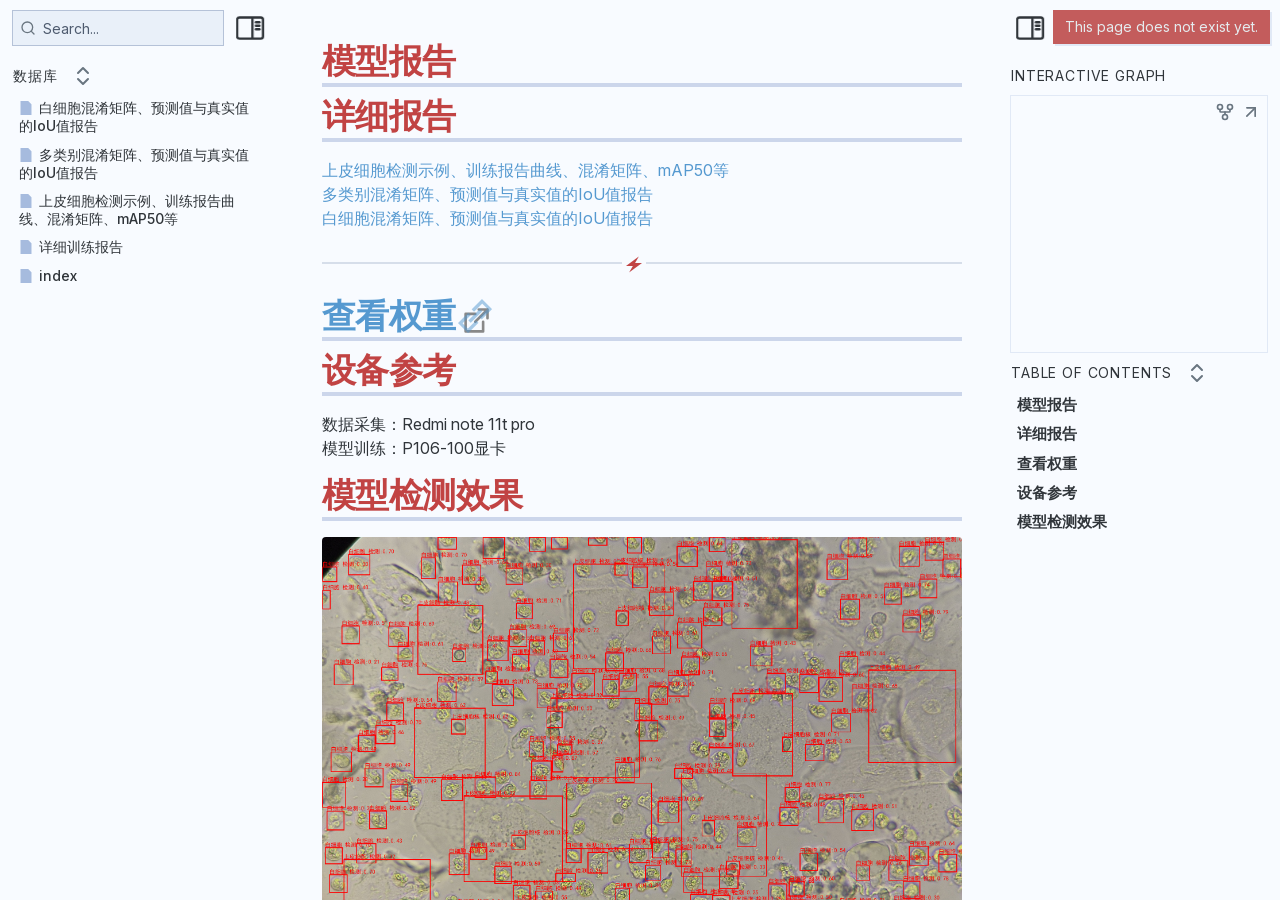
==== commit d3551e29: "Add files via upload" ====
--- a/index.html
+++ b/index.html
@@ -10,7 +10,8 @@
 <meta property="og:image" content="img_20260915_114655_result.png">
 <meta charset="UTF-8"><meta property="og:site_name" content="数据库"><meta name="viewport" content="width=device-width, initial-scale=1.0, user-scalable=yes, minimum-scale=1.0, maximum-scale=5.0"><link rel="alternate" type="application/rss+xml" title="RSS Feed" href="site-lib/rss.xml"><script async="" id="webpage-script" src="site-lib/scripts/webpage.js" onload="this.onload=null;this.setAttribute(&quot;loaded&quot;, &quot;true&quot;)"></script><script async="" id="graph-wasm-script" src="site-lib/scripts/graph-wasm.js" onload="this.onload=null;this.setAttribute(&quot;loaded&quot;, &quot;true&quot;)"></script><script async="" id="graph-render-worker-script" src="site-lib/scripts/graph-render-worker.js" onload="this.onload=null;this.setAttribute(&quot;loaded&quot;, &quot;true&quot;)"></script><link rel="icon" href="site-lib/media/favicon.png"><link rel="stylesheet" href="site-lib/styles/obsidian.css"><link rel="preload" href="site-lib/styles/other-plugins.css" as="style" onload="this.onload=null;this.rel='stylesheet'"><noscript><link rel="stylesheet" href="site-lib/styles/other-plugins.css"></noscript><link rel="stylesheet" href="site-lib/styles/theme.css"><link rel="preload" href="site-lib/styles/global-variable-styles.css" as="style" onload="this.onload=null;this.rel='stylesheet'"><noscript><link rel="stylesheet" href="site-lib/styles/global-variable-styles.css"></noscript><link rel="preload" href="site-lib/styles/main-styles.css" as="style" onload="this.onload=null;this.rel='stylesheet'"><noscript><link rel="stylesheet" href="site-lib/styles/main-styles.css"></noscript><style>body{--line-width:40em;--line-width-adaptive:40em;--file-line-width:40em;--sidebar-width:min(20em, 80vw);--collapse-arrow-size:11px;--tree-vertical-spacing:1.3em;--sidebar-margin:12px}:root{background-color:#202124}.sidebar{height:100%;font-size:14px;z-index:10;min-width:calc(var(--sidebar-width) + var(--divider-width-hover));max-width:calc(var(--sidebar-width) + var(--divider-width-hover));position:relative;overflow:hidden;overflow:clip;transition:min-width ease-in-out,max-width ease-in-out;transition-duration:.2s;contain:size}#left-sidebar{left:0}#right-sidebar{right:0}.sidebar.is-collapsed{min-width:0;max-width:0}.sidebar.floating{position:absolute}.sidebar .leaf-content{height:100%;min-width:calc(var(--sidebar-width) - var(--divider-width-hover));top:0;padding:var(--sidebar-margin);padding-top:4em;line-height:var(--line-height-tight);background-color:var(--background-secondary);transition:background-color,border-right,border-left,box-shadow;transition-duration:var(--color-fade-speed);transition-timing-function:ease-in-out;position:absolute;display:flex;flex-direction:column}.sidebar:not(.is-collapsed) .leaf-content{min-width:calc(max(100%,var(--sidebar-width)) - 3px);max-width:calc(max(100%,var(--sidebar-width)) - 3px)}#left-sidebar-content{left:0;border-top-right-radius:var(--radius-l);border-bottom-right-radius:var(--radius-l)}#right-sidebar-content{right:0;border-top-left-radius:var(--radius-l);border-bottom-left-radius:var(--radius-l)}.sidebar #left-sidebar-content,.sidebar #right-sidebar-content{contain:none!important;container-type:normal!important;animation:none!important}.sidebar:has(.leaf-content:empty):has(.topbar-content:empty){display:none}.sidebar-topbar{height:calc(2.3em + 2 * var(--sidebar-margin));width:var(--sidebar-width);padding:var(--sidebar-margin);z-index:1;position:fixed;display:flex;align-items:center;transition:width ease-in-out;transition-duration:inherit}.sidebar.is-collapsed .sidebar-topbar{width:calc(2.3em + var(--sidebar-margin) * 2)}.sidebar .sidebar-topbar.is-collapsed{width:0}#left-sidebar .sidebar-topbar{left:0;flex-direction:row;border-top-right-radius:var(--radius-l)}#right-sidebar .sidebar-topbar{right:0;flex-direction:row-reverse;border-top-left-radius:var(--radius-l)}#left-sidebar .topbar-content{margin-right:calc(2.3em + var(--sidebar-margin));flex-direction:row}#right-sidebar .topbar-content{margin-left:calc(2.3em + var(--sidebar-margin));flex-direction:row-reverse}.topbar-content{overflow:hidden visible;overflow:clip visible;width:100%;height:100%;display:flex;align-items:center;transition:inherit}.sidebar.is-collapsed .topbar-content{width:0;transition:inherit}.clickable-icon.sidebar-collapse-icon{background-color:transparent;color:var(--icon-color-focused);padding:2px!important;margin:0!important;height:100%!important;width:2.3em!important;margin-inline:0.14em!important;position:absolute}#left-sidebar .clickable-icon.sidebar-collapse-icon{transform:rotateY(180deg);right:var(--sidebar-margin)}#right-sidebar .clickable-icon.sidebar-collapse-icon{transform:rotateY(180deg);left:var(--sidebar-margin)}.clickable-icon.sidebar-collapse-icon svg.svg-icon{width:100%;height:100%}.feature-title{margin-left:1px;text-transform:uppercase;letter-spacing:.06em;margin-top:.75em;margin-bottom:.75em}.feature-header{display:flex;align-items:center;padding-top:0;font-size:1em;padding-left:0}body.floating-sidebars .sidebar{position:absolute}body{transition:background-color var(--color-fade-speed) ease-in-out}#navbar:not(:empty){display:flex;align-items:center;justify-content:space-between;padding:.5em 1em;width:100%}#main{display:flex;flex-direction:column;height:100%;width:100%;align-items:stretch;justify-content:center}#main-horizontal{display:flex;flex-direction:row;flex-grow:1;width:100%;align-items:stretch;justify-content:center}#center-content{flex-basis:100%;max-width:100%;width:100%;height:100%;display:flex;flex-direction:column;align-items:center;transition:opacity .2s ease-in-out;contain:inline-size}.hide{opacity:0!important;transition:opacity .2s ease-in-out;pointer-events:none}#center-content>.obsidian-document{padding-left:2em;padding-right:1em;margin-bottom:0;width:100%;width:-webkit-fill-available;width:-moz-available;width:fill-available;transition:background-color var(--color-fade-speed) ease-in-out;border-top-right-radius:var(--window-radius,var(--radius-m));border-top-left-radius:var(--window-radius,var(--radius-m));overflow-x:hidden!important;overflow-y:auto!important;display:flex!important;flex-direction:column!important;align-items:center!important;contain:inline-size}body #center-content>.obsidian-document>.markdown-preview-sizer{padding-bottom:80vh;width:100%;max-width:var(--line-width);flex-basis:var(--line-width);transition:background-color var(--color-fade-speed) ease-in-out;contain:inline-size}#center-content>.obsidian-document>div{width:100%!important;transition:background-color var(--color-fade-speed) ease-in-out;contain:inline-size}#center-content>.obsidian-document:not([data-type=markdown]).embed{display:flex;padding:1em;height:100%;width:100%;align-items:center;justify-content:center}#center-content>.obsidian-document:not([data-type=markdown]).embed>*{max-width:100%;max-height:100%;object-fit:contain}:not(h1,h2,h3,h4,h5,h6,li):has(> :is(.math,table)){overflow-x:auto!important}#center-content>.obsidian-document:not([data-type=markdown]){overflow-x:auto;contain:content;padding:0;margin:0;height:100%}.obsidian-document[data-type=attachment]{display:flex;flex-direction:column;align-items:center;justify-content:center;height:100%;width:100%}.obsidian-document[data-type=attachment]>*{outline:0;border:none;box-shadow:none}.obsidian-document[data-type=attachment] :is(img){max-width:90%;max-height:90%;object-fit:contain}.obsidian-document[data-type=attachment]>:is(audio){width:100%;max-width:min(90%,var(--line-width))}.obsidian-document[data-type=attachment]>:is(embed,iframe,video){width:100%;height:100%;max-width:100%;max-height:100%;object-fit:contain}.canvas-wrapper>:is(.header,.footer){z-index:100;position:absolute;display:flex;justify-content:center;flex-direction:column;width:100%;align-items:center}.scroll-highlight{position:absolute;width:100%;height:100%;pointer-events:none;z-index:1000;background-color:hsla(var(--color-accent-hsl),.25);opacity:0;padding:1em;inset:50%;translate:-50% -50%;border-radius:var(--radius-s)}</style><script defer="">async function loadIncludes(){let e=document.querySelectorAll("link[itemprop='include']");for(const t of e){let e=t.getAttribute("href");try{let o="";if(e.startsWith("https:")||e.startsWith("http:")||"file:"!=window.location.protocol){const n=await fetch(e);if(!n.ok){console.log("Could not include file: "+e),t?.remove();continue}o=await n.text()}else{const t=document.getElementById(btoa(encodeURI(e)));if(t){const e=JSON.parse(decodeURI(atob(t.getAttribute("value")??"")));o=e?.data??""}}let n=document.createRange().createContextualFragment(o);t.before(n),t.remove(),console.log("Included text: "+o),console.log("Included file: "+e)}catch(o){t?.remove(),console.log("Could not include file: "+e,o);continue}}}document.addEventListener("DOMContentLoaded",(()=>{loadIncludes()}));let isFileProtocol="file:"==location.protocol;function waitLoadScripts(e,t){let o=e.map((e=>document.getElementById(e+"-script")));!function e(n){let l=o[n],c=n+1;l?(l&&"true"!=l.getAttribute("loaded")||n<o.length&&e(c),n<o.length&&l.addEventListener("load",(()=>e(c)))):n<o.length?e(c):t()}(0)}</script></head><body class="publish css-settings-manager mod-windows is-hidden-frameless styled-scrollbars show-inline-title show-ribbon tst-breakout is-focused"><script defer="">let theme=localStorage.getItem("theme")||(window.matchMedia("(prefers-color-scheme: dark)").matches?"dark":"light");"dark"==theme?(document.body.classList.add("theme-dark"),document.body.classList.remove("theme-light")):(document.body.classList.add("theme-light"),document.body.classList.remove("theme-dark")),window.innerWidth<480?document.body.classList.add("is-phone"):window.innerWidth<768?document.body.classList.add("is-tablet"):window.innerWidth<1024?document.body.classList.add("is-small-screen"):document.body.classList.add("is-large-screen")</script><div class="parsed-feature-container" style="display: contents;"><link itemprop="include" href="site-lib/html/custom-head-content-content.html"></div><div id="main"><div id="navbar"></div><div id="main-horizontal"><div id="left-content" class="leaf" style="--sidebar-width: var(--sidebar-width-left);"><div id="left-sidebar" class="sidebar"><div class="sidebar-handle"></div><div class="sidebar-topbar"><div class="topbar-content"><div id="search-container"><div id="search-wrapper"><input enterkeyhint="search" type="search" spellcheck="false" placeholder="Search..."><div aria-label="Clear search" id="search-clear-button"></div></div></div></div><div class="clickable-icon sidebar-collapse-icon"><svg xmlns="http://www.w3.org/2000/svg" width="100%" height="100%" viewBox="0 0 24 24" fill="none" stroke="currentColor" stroke-width="3" stroke-linecap="round" stroke-linejoin="round" class="svg-icon"><path d="M21 3H3C1.89543 3 1 3.89543 1 5V19C1 20.1046 1.89543 21 3 21H21C22.1046 21 23 20.1046 23 19V5C23 3.89543 22.1046 3 21 3Z"></path><path d="M10 4V20"></path><path d="M4 7H7"></path><path d="M4 10H7"></path><path d="M4 13H7"></path></svg></div></div><div class="sidebar-content-wrapper"><div id="left-sidebar-content" class="leaf-content"><link itemprop="include" href="site-lib/html/file-tree-content.html"></div></div><script defer="">let ls = document.querySelector("#left-sidebar"); ls.classList.toggle("is-collapsed", window.innerWidth < 768); ls.style.setProperty("--sidebar-width", localStorage.getItem("sidebar-left-width"));</script></div></div><div id="center-content" class="leaf"><div class="obsidian-document markdown-preview-view markdown-rendered node-insert-event is-readable-line-width allow-fold-headings allow-fold-lists show-indentation-guide show-properties" data-type="markdown"><style id="MJX-CHTML-styles"></style><div class="markdown-preview-sizer markdown-preview-section"><div class="header"><h1 class="page-title heading inline-title" id="模型报告_0">模型报告</h1><div class="data-bar"></div></div><div class="markdown-preview-pusher" style="width: 1px; height: 0.1px; margin-bottom: 0px;"></div><div class="el-h1"><h1 data-heading="详细报告" dir="auto" class="heading" id="详细报告_0"><span class="heading-collapse-indicator collapse-indicator collapse-icon"><svg xmlns="http://www.w3.org/2000/svg" width="24" height="24" viewBox="0 0 24 24" fill="none" stroke="currentColor" stroke-width="2" stroke-linecap="round" stroke-linejoin="round" class="svg-icon right-triangle"><path d="M3 8L12 17L21 8"></path></svg></span>详细报告</h1></div><div class="el-p"><p dir="auto"><a data-href="上皮细胞检测示例、训练报告曲线、混淆矩阵、mAP50等" href="上皮细胞检测示例、训练报告曲线、混淆矩阵、map50等.html" class="internal-link" target="_self" rel="noopener nofollow">上皮细胞检测示例、训练报告曲线、混淆矩阵、mAP50等</a><br>
 <a data-href="多类别混淆矩阵、预测值与真实值的IoU值报告" href="多类别混淆矩阵、预测值与真实值的iou值报告.html" class="internal-link" target="_self" rel="noopener nofollow">多类别混淆矩阵、预测值与真实值的IoU值报告</a><br>
-<a data-href="白细胞混淆矩阵、预测值与真实值的IoU值报告" href="白细胞混淆矩阵、预测值与真实值的iou值报告.html" class="internal-link" target="_self" rel="noopener nofollow">白细胞混淆矩阵、预测值与真实值的IoU值报告</a></p></div><div class="el-hr"><hr></div><div class="el-h1"><h1 data-heading="[查看权重](https://www.modelscope.cn/models/Huskyct/YOLO_Vaginal_Discharge_Cell_Det)" dir="auto" class="heading" id="[查看权重](https//www.modelscope.cn/models/Huskyct/YOLO_Vaginal_Discharge_Cell_Det)_0"><span class="heading-collapse-indicator collapse-indicator collapse-icon"><svg xmlns="http://www.w3.org/2000/svg" width="24" height="24" viewBox="0 0 24 24" fill="none" stroke="currentColor" stroke-width="2" stroke-linecap="round" stroke-linejoin="round" class="svg-icon right-triangle"><path d="M3 8L12 17L21 8"></path></svg></span><a data-tooltip-position="top" aria-label="https://www.modelscope.cn/models/Huskyct/YOLO_Vaginal_Discharge_Cell_Det" rel="noopener nofollow" class="external-link is-unresolved" href="https://www.modelscope.cn/models/Huskyct/YOLO_Vaginal_Discharge_Cell_Det" target="_self">查看权重</a></h1></div><div class="el-h1"><h1 data-heading="模型检测效果：" dir="auto" class="heading" id="模型检测效果：_0"><span class="heading-collapse-indicator collapse-indicator collapse-icon"><svg xmlns="http://www.w3.org/2000/svg" width="24" height="24" viewBox="0 0 24 24" fill="none" stroke="currentColor" stroke-width="2" stroke-linecap="round" stroke-linejoin="round" class="svg-icon right-triangle"><path d="M3 8L12 17L21 8"></path></svg></span>模型检测效果：</h1></div><div class="el-p"><p dir="auto"><span alt="IMG_20260915_114655_result.png" src="img_20260915_114655_result.png" class="internal-embed media-embed image-embed is-loaded" target="_self"><img alt="IMG_20260915_114655_result.png" src="img_20260915_114655_result.png" target="_self"></span><br>
+<a data-href="白细胞混淆矩阵、预测值与真实值的IoU值报告" href="白细胞混淆矩阵、预测值与真实值的iou值报告.html" class="internal-link" target="_self" rel="noopener nofollow">白细胞混淆矩阵、预测值与真实值的IoU值报告</a></p></div><div class="el-hr"><hr></div><div class="el-h1"><h1 data-heading="[查看权重](https://www.modelscope.cn/models/Huskyct/YOLO_Vaginal_Discharge_Cell_Det)" dir="auto" class="heading" id="[查看权重](https//www.modelscope.cn/models/Huskyct/YOLO_Vaginal_Discharge_Cell_Det)_0"><span class="heading-collapse-indicator collapse-indicator collapse-icon"><svg xmlns="http://www.w3.org/2000/svg" width="24" height="24" viewBox="0 0 24 24" fill="none" stroke="currentColor" stroke-width="2" stroke-linecap="round" stroke-linejoin="round" class="svg-icon right-triangle"><path d="M3 8L12 17L21 8"></path></svg></span><a data-tooltip-position="top" aria-label="https://www.modelscope.cn/models/Huskyct/YOLO_Vaginal_Discharge_Cell_Det" rel="noopener nofollow" class="external-link is-unresolved" href="https://www.modelscope.cn/models/Huskyct/YOLO_Vaginal_Discharge_Cell_Det" target="_self">查看权重</a></h1></div><div class="el-h1"><h1 data-heading="设备参考" dir="auto" class="heading" id="设备参考_0"><span class="heading-collapse-indicator collapse-indicator collapse-icon"><svg xmlns="http://www.w3.org/2000/svg" width="24" height="24" viewBox="0 0 24 24" fill="none" stroke="currentColor" stroke-width="2" stroke-linecap="round" stroke-linejoin="round" class="svg-icon right-triangle"><path d="M3 8L12 17L21 8"></path></svg></span>设备参考</h1></div><div class="el-p"><p dir="auto">数据采集：Redmi note 11t pro<br>
+模型训练：P106-100显卡</p></div><div class="el-h1"><h1 data-heading="模型检测效果" dir="auto" class="heading" id="模型检测效果_0"><span class="heading-collapse-indicator collapse-indicator collapse-icon"><svg xmlns="http://www.w3.org/2000/svg" width="24" height="24" viewBox="0 0 24 24" fill="none" stroke="currentColor" stroke-width="2" stroke-linecap="round" stroke-linejoin="round" class="svg-icon right-triangle"><path d="M3 8L12 17L21 8"></path></svg></span>模型检测效果</h1></div><div class="el-p"><p dir="auto"><span alt="IMG_20260915_114655_result.png" src="img_20260915_114655_result.png" class="internal-embed media-embed image-embed is-loaded" target="_self"><img alt="IMG_20260915_114655_result.png" src="img_20260915_114655_result.png" target="_self"></span><br>
 <span alt="IMG_20260915_114713_result.png" src="img_20260915_114713_result.png" class="internal-embed media-embed image-embed is-loaded" target="_self"><img alt="IMG_20260915_114713_result.png" src="img_20260915_114713_result.png" target="_self"></span><br>
 <span alt="IMG_20260915_114721_result.png" src="img_20260915_114721_result.png" class="internal-embed media-embed image-embed is-loaded" target="_self"><img alt="IMG_20260915_114721_result.png" src="img_20260915_114721_result.png" target="_self"></span><br>
 <span alt="IMG_20260915_114641_result.png" src="img_20260915_114641_result.png" class="internal-embed media-embed image-embed is-loaded" target="_self"><img alt="IMG_20260915_114641_result.png" src="img_20260915_114641_result.png" target="_self"></span></p></div><div class="footer"><div class="data-bar"></div></div></div></div></div><div id="right-content" class="leaf" style="--sidebar-width: var(--sidebar-width-right);"><div id="right-sidebar" class="sidebar"><div class="sidebar-handle"></div><div class="sidebar-topbar"><div class="topbar-content"><label class="theme-toggle-container" for="theme-toggle-input" id=""><input class="theme-toggle-input" type="checkbox" id="theme-toggle-input"><div class="toggle-background"></div></label></div><div class="clickable-icon sidebar-collapse-icon"><svg xmlns="http://www.w3.org/2000/svg" width="100%" height="100%" viewBox="0 0 24 24" fill="none" stroke="currentColor" stroke-width="3" stroke-linecap="round" stroke-linejoin="round" class="svg-icon"><path d="M21 3H3C1.89543 3 1 3.89543 1 5V19C1 20.1046 1.89543 21 3 21H21C22.1046 21 23 20.1046 23 19V5C23 3.89543 22.1046 3 21 3Z"></path><path d="M10 4V20"></path><path d="M4 7H7"></path><path d="M4 10H7"></path><path d="M4 13H7"></path></svg></div></div><div class="sidebar-content-wrapper"><div id="right-sidebar-content" class="leaf-content"><div class="graph-view-wrapper"><div class="feature-header"><div class="feature-title">Interactive Graph</div></div><div class="graph-view-placeholder">
@@ -19,4 +20,4 @@
 			<div class="graph-icon graph-global" role="button" aria-label="Global Graph" data-tooltip-position="top"><svg xmlns="http://www.w3.org/2000/svg" width="24" height="24" viewBox="0 0 24 24" fill="none" stroke="currentColor" stroke-width="2" stroke-linecap="round" stroke-linejoin="round" class="svg-icon lucide-git-fork"><circle cx="12" cy="18" r="3"></circle><circle cx="6" cy="6" r="3"></circle><circle cx="18" cy="6" r="3"></circle><path d="M18 9v2c0 .6-.4 1-1 1H7c-.6 0-1-.4-1-1V9"></path><path d="M12 12v3"></path></svg></div>
 			<canvas id="graph-canvas" class="hide" width="512px" height="512px"></canvas>
 		</div>
-		</div></div><div id="outline" class=" tree-container"><div class="feature-header"><div class="feature-title">Table Of Contents</div><button class="clickable-icon nav-action-button tree-collapse-all" aria-label="Collapse All"><svg xmlns="http://www.w3.org/2000/svg" width="24" height="24" viewBox="0 0 24 24" fill="none" stroke="currentColor" stroke-width="2" stroke-linecap="round" stroke-linejoin="round"></svg></button></div><div class="tree-item" data-depth="1"><a class="tree-item-self is-clickable" href="#模型报告_0" data-path="#模型报告_0"><div class="tree-item-inner heading-link" heading-name="模型报告">模型报告</div></a><div class="tree-item-children"></div></div><div class="tree-item" data-depth="1"><a class="tree-item-self is-clickable" href="#详细报告_0" data-path="#详细报告_0"><div class="tree-item-inner heading-link" heading-name="详细报告">详细报告</div></a><div class="tree-item-children"></div></div><div class="tree-item" data-depth="1"><a class="tree-item-self is-clickable" href="#[查看权重](https//www.modelscope.cn/models/Huskyct/YOLO_Vaginal_Discharge_Cell_Det)_0" data-path="#[查看权重](https//www.modelscope.cn/models/Huskyct/YOLO_Vaginal_Discharge_Cell_Det)_0"><div class="tree-item-inner heading-link" heading-name="[查看权重](https://www.modelscope.cn/models/Huskyct/YOLO_Vaginal_Discharge_Cell_Det)"><span>查看权重</span></div></a><div class="tree-item-children"></div></div><div class="tree-item" data-depth="1"><a class="tree-item-self is-clickable" href="#模型检测效果：_0" data-path="#模型检测效果：_0"><div class="tree-item-inner heading-link" heading-name="模型检测效果：">模型检测效果：</div></a><div class="tree-item-children"></div></div></div></div></div><script defer="">let rs = document.querySelector("#right-sidebar"); rs.classList.toggle("is-collapsed", window.innerWidth < 768); rs.style.setProperty("--sidebar-width", localStorage.getItem("sidebar-right-width"));</script></div></div></div></div></body></html>+		</div></div><div id="outline" class=" tree-container"><div class="feature-header"><div class="feature-title">Table Of Contents</div><button class="clickable-icon nav-action-button tree-collapse-all" aria-label="Collapse All"><svg xmlns="http://www.w3.org/2000/svg" width="24" height="24" viewBox="0 0 24 24" fill="none" stroke="currentColor" stroke-width="2" stroke-linecap="round" stroke-linejoin="round"></svg></button></div><div class="tree-item" data-depth="1"><a class="tree-item-self is-clickable" href="#模型报告_0" data-path="#模型报告_0"><div class="tree-item-inner heading-link" heading-name="模型报告">模型报告</div></a><div class="tree-item-children"></div></div><div class="tree-item" data-depth="1"><a class="tree-item-self is-clickable" href="#详细报告_0" data-path="#详细报告_0"><div class="tree-item-inner heading-link" heading-name="详细报告">详细报告</div></a><div class="tree-item-children"></div></div><div class="tree-item" data-depth="1"><a class="tree-item-self is-clickable" href="#[查看权重](https//www.modelscope.cn/models/Huskyct/YOLO_Vaginal_Discharge_Cell_Det)_0" data-path="#[查看权重](https//www.modelscope.cn/models/Huskyct/YOLO_Vaginal_Discharge_Cell_Det)_0"><div class="tree-item-inner heading-link" heading-name="[查看权重](https://www.modelscope.cn/models/Huskyct/YOLO_Vaginal_Discharge_Cell_Det)"><span>查看权重</span></div></a><div class="tree-item-children"></div></div><div class="tree-item" data-depth="1"><a class="tree-item-self is-clickable" href="#设备参考_0" data-path="#设备参考_0"><div class="tree-item-inner heading-link" heading-name="设备参考">设备参考</div></a><div class="tree-item-children"></div></div><div class="tree-item" data-depth="1"><a class="tree-item-self is-clickable" href="#模型检测效果_0" data-path="#模型检测效果_0"><div class="tree-item-inner heading-link" heading-name="模型检测效果">模型检测效果</div></a><div class="tree-item-children"></div></div></div></div></div><script defer="">let rs = document.querySelector("#right-sidebar"); rs.classList.toggle("is-collapsed", window.innerWidth < 768); rs.style.setProperty("--sidebar-width", localStorage.getItem("sidebar-right-width"));</script></div></div></div></div></body></html>
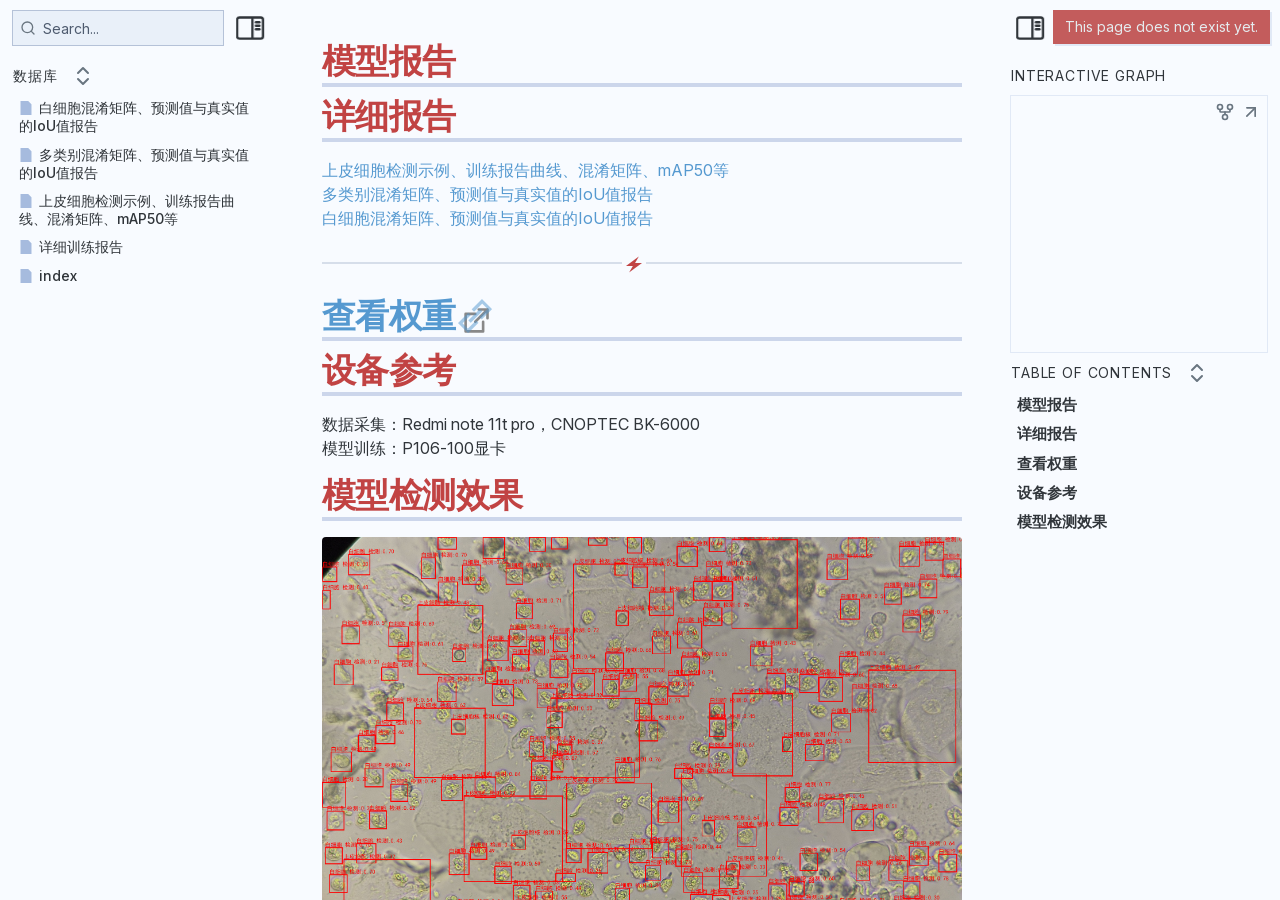
==== commit c10c54b9: "Fix HTML structure and update links in index.html" ====
--- a/index.html
+++ b/index.html
@@ -10,7 +10,7 @@
 <meta property="og:image" content="img_20260915_114655_result.png">
 <meta charset="UTF-8"><meta property="og:site_name" content="数据库"><meta name="viewport" content="width=device-width, initial-scale=1.0, user-scalable=yes, minimum-scale=1.0, maximum-scale=5.0"><link rel="alternate" type="application/rss+xml" title="RSS Feed" href="site-lib/rss.xml"><script async="" id="webpage-script" src="site-lib/scripts/webpage.js" onload="this.onload=null;this.setAttribute(&quot;loaded&quot;, &quot;true&quot;)"></script><script async="" id="graph-wasm-script" src="site-lib/scripts/graph-wasm.js" onload="this.onload=null;this.setAttribute(&quot;loaded&quot;, &quot;true&quot;)"></script><script async="" id="graph-render-worker-script" src="site-lib/scripts/graph-render-worker.js" onload="this.onload=null;this.setAttribute(&quot;loaded&quot;, &quot;true&quot;)"></script><link rel="icon" href="site-lib/media/favicon.png"><link rel="stylesheet" href="site-lib/styles/obsidian.css"><link rel="preload" href="site-lib/styles/other-plugins.css" as="style" onload="this.onload=null;this.rel='stylesheet'"><noscript><link rel="stylesheet" href="site-lib/styles/other-plugins.css"></noscript><link rel="stylesheet" href="site-lib/styles/theme.css"><link rel="preload" href="site-lib/styles/global-variable-styles.css" as="style" onload="this.onload=null;this.rel='stylesheet'"><noscript><link rel="stylesheet" href="site-lib/styles/global-variable-styles.css"></noscript><link rel="preload" href="site-lib/styles/main-styles.css" as="style" onload="this.onload=null;this.rel='stylesheet'"><noscript><link rel="stylesheet" href="site-lib/styles/main-styles.css"></noscript><style>body{--line-width:40em;--line-width-adaptive:40em;--file-line-width:40em;--sidebar-width:min(20em, 80vw);--collapse-arrow-size:11px;--tree-vertical-spacing:1.3em;--sidebar-margin:12px}:root{background-color:#202124}.sidebar{height:100%;font-size:14px;z-index:10;min-width:calc(var(--sidebar-width) + var(--divider-width-hover));max-width:calc(var(--sidebar-width) + var(--divider-width-hover));position:relative;overflow:hidden;overflow:clip;transition:min-width ease-in-out,max-width ease-in-out;transition-duration:.2s;contain:size}#left-sidebar{left:0}#right-sidebar{right:0}.sidebar.is-collapsed{min-width:0;max-width:0}.sidebar.floating{position:absolute}.sidebar .leaf-content{height:100%;min-width:calc(var(--sidebar-width) - var(--divider-width-hover));top:0;padding:var(--sidebar-margin);padding-top:4em;line-height:var(--line-height-tight);background-color:var(--background-secondary);transition:background-color,border-right,border-left,box-shadow;transition-duration:var(--color-fade-speed);transition-timing-function:ease-in-out;position:absolute;display:flex;flex-direction:column}.sidebar:not(.is-collapsed) .leaf-content{min-width:calc(max(100%,var(--sidebar-width)) - 3px);max-width:calc(max(100%,var(--sidebar-width)) - 3px)}#left-sidebar-content{left:0;border-top-right-radius:var(--radius-l);border-bottom-right-radius:var(--radius-l)}#right-sidebar-content{right:0;border-top-left-radius:var(--radius-l);border-bottom-left-radius:var(--radius-l)}.sidebar #left-sidebar-content,.sidebar #right-sidebar-content{contain:none!important;container-type:normal!important;animation:none!important}.sidebar:has(.leaf-content:empty):has(.topbar-content:empty){display:none}.sidebar-topbar{height:calc(2.3em + 2 * var(--sidebar-margin));width:var(--sidebar-width);padding:var(--sidebar-margin);z-index:1;position:fixed;display:flex;align-items:center;transition:width ease-in-out;transition-duration:inherit}.sidebar.is-collapsed .sidebar-topbar{width:calc(2.3em + var(--sidebar-margin) * 2)}.sidebar .sidebar-topbar.is-collapsed{width:0}#left-sidebar .sidebar-topbar{left:0;flex-direction:row;border-top-right-radius:var(--radius-l)}#right-sidebar .sidebar-topbar{right:0;flex-direction:row-reverse;border-top-left-radius:var(--radius-l)}#left-sidebar .topbar-content{margin-right:calc(2.3em + var(--sidebar-margin));flex-direction:row}#right-sidebar .topbar-content{margin-left:calc(2.3em + var(--sidebar-margin));flex-direction:row-reverse}.topbar-content{overflow:hidden visible;overflow:clip visible;width:100%;height:100%;display:flex;align-items:center;transition:inherit}.sidebar.is-collapsed .topbar-content{width:0;transition:inherit}.clickable-icon.sidebar-collapse-icon{background-color:transparent;color:var(--icon-color-focused);padding:2px!important;margin:0!important;height:100%!important;width:2.3em!important;margin-inline:0.14em!important;position:absolute}#left-sidebar .clickable-icon.sidebar-collapse-icon{transform:rotateY(180deg);right:var(--sidebar-margin)}#right-sidebar .clickable-icon.sidebar-collapse-icon{transform:rotateY(180deg);left:var(--sidebar-margin)}.clickable-icon.sidebar-collapse-icon svg.svg-icon{width:100%;height:100%}.feature-title{margin-left:1px;text-transform:uppercase;letter-spacing:.06em;margin-top:.75em;margin-bottom:.75em}.feature-header{display:flex;align-items:center;padding-top:0;font-size:1em;padding-left:0}body.floating-sidebars .sidebar{position:absolute}body{transition:background-color var(--color-fade-speed) ease-in-out}#navbar:not(:empty){display:flex;align-items:center;justify-content:space-between;padding:.5em 1em;width:100%}#main{display:flex;flex-direction:column;height:100%;width:100%;align-items:stretch;justify-content:center}#main-horizontal{display:flex;flex-direction:row;flex-grow:1;width:100%;align-items:stretch;justify-content:center}#center-content{flex-basis:100%;max-width:100%;width:100%;height:100%;display:flex;flex-direction:column;align-items:center;transition:opacity .2s ease-in-out;contain:inline-size}.hide{opacity:0!important;transition:opacity .2s ease-in-out;pointer-events:none}#center-content>.obsidian-document{padding-left:2em;padding-right:1em;margin-bottom:0;width:100%;width:-webkit-fill-available;width:-moz-available;width:fill-available;transition:background-color var(--color-fade-speed) ease-in-out;border-top-right-radius:var(--window-radius,var(--radius-m));border-top-left-radius:var(--window-radius,var(--radius-m));overflow-x:hidden!important;overflow-y:auto!important;display:flex!important;flex-direction:column!important;align-items:center!important;contain:inline-size}body #center-content>.obsidian-document>.markdown-preview-sizer{padding-bottom:80vh;width:100%;max-width:var(--line-width);flex-basis:var(--line-width);transition:background-color var(--color-fade-speed) ease-in-out;contain:inline-size}#center-content>.obsidian-document>div{width:100%!important;transition:background-color var(--color-fade-speed) ease-in-out;contain:inline-size}#center-content>.obsidian-document:not([data-type=markdown]).embed{display:flex;padding:1em;height:100%;width:100%;align-items:center;justify-content:center}#center-content>.obsidian-document:not([data-type=markdown]).embed>*{max-width:100%;max-height:100%;object-fit:contain}:not(h1,h2,h3,h4,h5,h6,li):has(> :is(.math,table)){overflow-x:auto!important}#center-content>.obsidian-document:not([data-type=markdown]){overflow-x:auto;contain:content;padding:0;margin:0;height:100%}.obsidian-document[data-type=attachment]{display:flex;flex-direction:column;align-items:center;justify-content:center;height:100%;width:100%}.obsidian-document[data-type=attachment]>*{outline:0;border:none;box-shadow:none}.obsidian-document[data-type=attachment] :is(img){max-width:90%;max-height:90%;object-fit:contain}.obsidian-document[data-type=attachment]>:is(audio){width:100%;max-width:min(90%,var(--line-width))}.obsidian-document[data-type=attachment]>:is(embed,iframe,video){width:100%;height:100%;max-width:100%;max-height:100%;object-fit:contain}.canvas-wrapper>:is(.header,.footer){z-index:100;position:absolute;display:flex;justify-content:center;flex-direction:column;width:100%;align-items:center}.scroll-highlight{position:absolute;width:100%;height:100%;pointer-events:none;z-index:1000;background-color:hsla(var(--color-accent-hsl),.25);opacity:0;padding:1em;inset:50%;translate:-50% -50%;border-radius:var(--radius-s)}</style><script defer="">async function loadIncludes(){let e=document.querySelectorAll("link[itemprop='include']");for(const t of e){let e=t.getAttribute("href");try{let o="";if(e.startsWith("https:")||e.startsWith("http:")||"file:"!=window.location.protocol){const n=await fetch(e);if(!n.ok){console.log("Could not include file: "+e),t?.remove();continue}o=await n.text()}else{const t=document.getElementById(btoa(encodeURI(e)));if(t){const e=JSON.parse(decodeURI(atob(t.getAttribute("value")??"")));o=e?.data??""}}let n=document.createRange().createContextualFragment(o);t.before(n),t.remove(),console.log("Included text: "+o),console.log("Included file: "+e)}catch(o){t?.remove(),console.log("Could not include file: "+e,o);continue}}}document.addEventListener("DOMContentLoaded",(()=>{loadIncludes()}));let isFileProtocol="file:"==location.protocol;function waitLoadScripts(e,t){let o=e.map((e=>document.getElementById(e+"-script")));!function e(n){let l=o[n],c=n+1;l?(l&&"true"!=l.getAttribute("loaded")||n<o.length&&e(c),n<o.length&&l.addEventListener("load",(()=>e(c)))):n<o.length?e(c):t()}(0)}</script></head><body class="publish css-settings-manager mod-windows is-hidden-frameless styled-scrollbars show-inline-title show-ribbon tst-breakout is-focused"><script defer="">let theme=localStorage.getItem("theme")||(window.matchMedia("(prefers-color-scheme: dark)").matches?"dark":"light");"dark"==theme?(document.body.classList.add("theme-dark"),document.body.classList.remove("theme-light")):(document.body.classList.add("theme-light"),document.body.classList.remove("theme-dark")),window.innerWidth<480?document.body.classList.add("is-phone"):window.innerWidth<768?document.body.classList.add("is-tablet"):window.innerWidth<1024?document.body.classList.add("is-small-screen"):document.body.classList.add("is-large-screen")</script><div class="parsed-feature-container" style="display: contents;"><link itemprop="include" href="site-lib/html/custom-head-content-content.html"></div><div id="main"><div id="navbar"></div><div id="main-horizontal"><div id="left-content" class="leaf" style="--sidebar-width: var(--sidebar-width-left);"><div id="left-sidebar" class="sidebar"><div class="sidebar-handle"></div><div class="sidebar-topbar"><div class="topbar-content"><div id="search-container"><div id="search-wrapper"><input enterkeyhint="search" type="search" spellcheck="false" placeholder="Search..."><div aria-label="Clear search" id="search-clear-button"></div></div></div></div><div class="clickable-icon sidebar-collapse-icon"><svg xmlns="http://www.w3.org/2000/svg" width="100%" height="100%" viewBox="0 0 24 24" fill="none" stroke="currentColor" stroke-width="3" stroke-linecap="round" stroke-linejoin="round" class="svg-icon"><path d="M21 3H3C1.89543 3 1 3.89543 1 5V19C1 20.1046 1.89543 21 3 21H21C22.1046 21 23 20.1046 23 19V5C23 3.89543 22.1046 3 21 3Z"></path><path d="M10 4V20"></path><path d="M4 7H7"></path><path d="M4 10H7"></path><path d="M4 13H7"></path></svg></div></div><div class="sidebar-content-wrapper"><div id="left-sidebar-content" class="leaf-content"><link itemprop="include" href="site-lib/html/file-tree-content.html"></div></div><script defer="">let ls = document.querySelector("#left-sidebar"); ls.classList.toggle("is-collapsed", window.innerWidth < 768); ls.style.setProperty("--sidebar-width", localStorage.getItem("sidebar-left-width"));</script></div></div><div id="center-content" class="leaf"><div class="obsidian-document markdown-preview-view markdown-rendered node-insert-event is-readable-line-width allow-fold-headings allow-fold-lists show-indentation-guide show-properties" data-type="markdown"><style id="MJX-CHTML-styles"></style><div class="markdown-preview-sizer markdown-preview-section"><div class="header"><h1 class="page-title heading inline-title" id="模型报告_0">模型报告</h1><div class="data-bar"></div></div><div class="markdown-preview-pusher" style="width: 1px; height: 0.1px; margin-bottom: 0px;"></div><div class="el-h1"><h1 data-heading="详细报告" dir="auto" class="heading" id="详细报告_0"><span class="heading-collapse-indicator collapse-indicator collapse-icon"><svg xmlns="http://www.w3.org/2000/svg" width="24" height="24" viewBox="0 0 24 24" fill="none" stroke="currentColor" stroke-width="2" stroke-linecap="round" stroke-linejoin="round" class="svg-icon right-triangle"><path d="M3 8L12 17L21 8"></path></svg></span>详细报告</h1></div><div class="el-p"><p dir="auto"><a data-href="上皮细胞检测示例、训练报告曲线、混淆矩阵、mAP50等" href="上皮细胞检测示例、训练报告曲线、混淆矩阵、map50等.html" class="internal-link" target="_self" rel="noopener nofollow">上皮细胞检测示例、训练报告曲线、混淆矩阵、mAP50等</a><br>
 <a data-href="多类别混淆矩阵、预测值与真实值的IoU值报告" href="多类别混淆矩阵、预测值与真实值的iou值报告.html" class="internal-link" target="_self" rel="noopener nofollow">多类别混淆矩阵、预测值与真实值的IoU值报告</a><br>
-<a data-href="白细胞混淆矩阵、预测值与真实值的IoU值报告" href="白细胞混淆矩阵、预测值与真实值的iou值报告.html" class="internal-link" target="_self" rel="noopener nofollow">白细胞混淆矩阵、预测值与真实值的IoU值报告</a></p></div><div class="el-hr"><hr></div><div class="el-h1"><h1 data-heading="[查看权重](https://www.modelscope.cn/models/Huskyct/YOLO_Vaginal_Discharge_Cell_Det)" dir="auto" class="heading" id="[查看权重](https//www.modelscope.cn/models/Huskyct/YOLO_Vaginal_Discharge_Cell_Det)_0"><span class="heading-collapse-indicator collapse-indicator collapse-icon"><svg xmlns="http://www.w3.org/2000/svg" width="24" height="24" viewBox="0 0 24 24" fill="none" stroke="currentColor" stroke-width="2" stroke-linecap="round" stroke-linejoin="round" class="svg-icon right-triangle"><path d="M3 8L12 17L21 8"></path></svg></span><a data-tooltip-position="top" aria-label="https://www.modelscope.cn/models/Huskyct/YOLO_Vaginal_Discharge_Cell_Det" rel="noopener nofollow" class="external-link is-unresolved" href="https://www.modelscope.cn/models/Huskyct/YOLO_Vaginal_Discharge_Cell_Det" target="_self">查看权重</a></h1></div><div class="el-h1"><h1 data-heading="设备参考" dir="auto" class="heading" id="设备参考_0"><span class="heading-collapse-indicator collapse-indicator collapse-icon"><svg xmlns="http://www.w3.org/2000/svg" width="24" height="24" viewBox="0 0 24 24" fill="none" stroke="currentColor" stroke-width="2" stroke-linecap="round" stroke-linejoin="round" class="svg-icon right-triangle"><path d="M3 8L12 17L21 8"></path></svg></span>设备参考</h1></div><div class="el-p"><p dir="auto">数据采集：Redmi note 11t pro<br>
+<a data-href="白细胞混淆矩阵、预测值与真实值的IoU值报告" href="白细胞混淆矩阵、预测值与真实值的iou值报告.html" class="internal-link" target="_self" rel="noopener nofollow">白细胞混淆矩阵、预测值与真实值的IoU值报告</a></p></div><div class="el-hr"><hr></div><div class="el-h1"><h1 data-heading="[查看权重](https://www.modelscope.cn/models/Huskyct/YOLO_Vaginal_Discharge_Cell_Det)" dir="auto" class="heading" id="[查看权重](https//www.modelscope.cn/models/Huskyct/YOLO_Vaginal_Discharge_Cell_Det)_0"><span class="heading-collapse-indicator collapse-indicator collapse-icon"><svg xmlns="http://www.w3.org/2000/svg" width="24" height="24" viewBox="0 0 24 24" fill="none" stroke="currentColor" stroke-width="2" stroke-linecap="round" stroke-linejoin="round" class="svg-icon right-triangle"><path d="M3 8L12 17L21 8"></path></svg></span><a data-tooltip-position="top" aria-label="https://www.modelscope.cn/models/Huskyct/YOLO_Vaginal_Discharge_Cell_Det" rel="noopener nofollow" class="external-link is-unresolved" href="https://www.modelscope.cn/models/Huskyct/YOLO_Vaginal_Discharge_Cell_Det" target="_self">查看权重</a></h1></div><div class="el-h1"><h1 data-heading="设备参考" dir="auto" class="heading" id="设备参考_0"><span class="heading-collapse-indicator collapse-indicator collapse-icon"><svg xmlns="http://www.w3.org/2000/svg" width="24" height="24" viewBox="0 0 24 24" fill="none" stroke="currentColor" stroke-width="2" stroke-linecap="round" stroke-linejoin="round" class="svg-icon right-triangle"><path d="M3 8L12 17L21 8"></path></svg></span>设备参考</h1></div><div class="el-p"><p dir="auto">数据采集：Redmi note 11t pro，CNOPTEC BK-6000<br>
 模型训练：P106-100显卡</p></div><div class="el-h1"><h1 data-heading="模型检测效果" dir="auto" class="heading" id="模型检测效果_0"><span class="heading-collapse-indicator collapse-indicator collapse-icon"><svg xmlns="http://www.w3.org/2000/svg" width="24" height="24" viewBox="0 0 24 24" fill="none" stroke="currentColor" stroke-width="2" stroke-linecap="round" stroke-linejoin="round" class="svg-icon right-triangle"><path d="M3 8L12 17L21 8"></path></svg></span>模型检测效果</h1></div><div class="el-p"><p dir="auto"><span alt="IMG_20260915_114655_result.png" src="img_20260915_114655_result.png" class="internal-embed media-embed image-embed is-loaded" target="_self"><img alt="IMG_20260915_114655_result.png" src="img_20260915_114655_result.png" target="_self"></span><br>
 <span alt="IMG_20260915_114713_result.png" src="img_20260915_114713_result.png" class="internal-embed media-embed image-embed is-loaded" target="_self"><img alt="IMG_20260915_114713_result.png" src="img_20260915_114713_result.png" target="_self"></span><br>
 <span alt="IMG_20260915_114721_result.png" src="img_20260915_114721_result.png" class="internal-embed media-embed image-embed is-loaded" target="_self"><img alt="IMG_20260915_114721_result.png" src="img_20260915_114721_result.png" target="_self"></span><br>
@@ -20,4 +20,4 @@
 			<div class="graph-icon graph-global" role="button" aria-label="Global Graph" data-tooltip-position="top"><svg xmlns="http://www.w3.org/2000/svg" width="24" height="24" viewBox="0 0 24 24" fill="none" stroke="currentColor" stroke-width="2" stroke-linecap="round" stroke-linejoin="round" class="svg-icon lucide-git-fork"><circle cx="12" cy="18" r="3"></circle><circle cx="6" cy="6" r="3"></circle><circle cx="18" cy="6" r="3"></circle><path d="M18 9v2c0 .6-.4 1-1 1H7c-.6 0-1-.4-1-1V9"></path><path d="M12 12v3"></path></svg></div>
 			<canvas id="graph-canvas" class="hide" width="512px" height="512px"></canvas>
 		</div>
-		</div></div><div id="outline" class=" tree-container"><div class="feature-header"><div class="feature-title">Table Of Contents</div><button class="clickable-icon nav-action-button tree-collapse-all" aria-label="Collapse All"><svg xmlns="http://www.w3.org/2000/svg" width="24" height="24" viewBox="0 0 24 24" fill="none" stroke="currentColor" stroke-width="2" stroke-linecap="round" stroke-linejoin="round"></svg></button></div><div class="tree-item" data-depth="1"><a class="tree-item-self is-clickable" href="#模型报告_0" data-path="#模型报告_0"><div class="tree-item-inner heading-link" heading-name="模型报告">模型报告</div></a><div class="tree-item-children"></div></div><div class="tree-item" data-depth="1"><a class="tree-item-self is-clickable" href="#详细报告_0" data-path="#详细报告_0"><div class="tree-item-inner heading-link" heading-name="详细报告">详细报告</div></a><div class="tree-item-children"></div></div><div class="tree-item" data-depth="1"><a class="tree-item-self is-clickable" href="#[查看权重](https//www.modelscope.cn/models/Huskyct/YOLO_Vaginal_Discharge_Cell_Det)_0" data-path="#[查看权重](https//www.modelscope.cn/models/Huskyct/YOLO_Vaginal_Discharge_Cell_Det)_0"><div class="tree-item-inner heading-link" heading-name="[查看权重](https://www.modelscope.cn/models/Huskyct/YOLO_Vaginal_Discharge_Cell_Det)"><span>查看权重</span></div></a><div class="tree-item-children"></div></div><div class="tree-item" data-depth="1"><a class="tree-item-self is-clickable" href="#设备参考_0" data-path="#设备参考_0"><div class="tree-item-inner heading-link" heading-name="设备参考">设备参考</div></a><div class="tree-item-children"></div></div><div class="tree-item" data-depth="1"><a class="tree-item-self is-clickable" href="#模型检测效果_0" data-path="#模型检测效果_0"><div class="tree-item-inner heading-link" heading-name="模型检测效果">模型检测效果</div></a><div class="tree-item-children"></div></div></div></div></div><script defer="">let rs = document.querySelector("#right-sidebar"); rs.classList.toggle("is-collapsed", window.innerWidth < 768); rs.style.setProperty("--sidebar-width", localStorage.getItem("sidebar-right-width"));</script></div></div></div></div></body></html>+		</div></div><div id="outline" class=" tree-container"><div class="feature-header"><div class="feature-title">Table Of Contents</div><button class="clickable-icon nav-action-button tree-collapse-all" aria-label="Collapse All"><svg xmlns="http://www.w3.org/2000/svg" width="24" height="24" viewBox="0 0 24 24" fill="none" stroke="currentColor" stroke-width="2" stroke-linecap="round" stroke-linejoin="round"></svg></button></div><div class="tree-item" data-depth="1"><a class="tree-item-self is-clickable" href="#模型报告_0" data-path="#模型报告_0"><div class="tree-item-inner heading-link" heading-name="模型报告">模型报告</div></a><div class="tree-item-children"></div></div><div class="tree-item" data-depth="1"><a class="tree-item-self is-clickable" href="#详细报告_0" data-path="#详细报告_0"><div class="tree-item-inner heading-link" heading-name="详细报告">详细报告</div></a><div class="tree-item-children"></div></div><div class="tree-item" data-depth="1"><a class="tree-item-self is-clickable" href="#[查看权重](https//www.modelscope.cn/models/Huskyct/YOLO_Vaginal_Discharge_Cell_Det)_0" data-path="#[查看权重](https//www.modelscope.cn/models/Huskyct/YOLO_Vaginal_Discharge_Cell_Det)_0"><div class="tree-item-inner heading-link" heading-name="[查看权重](https://www.modelscope.cn/models/Huskyct/YOLO_Vaginal_Discharge_Cell_Det)"><span>查看权重</span></div></a><div class="tree-item-children"></div></div><div class="tree-item" data-depth="1"><a class="tree-item-self is-clickable" href="#设备参考_0" data-path="#设备参考_0"><div class="tree-item-inner heading-link" heading-name="设备参考">设备参考</div></a><div class="tree-item-children"></div></div><div class="tree-item" data-depth="1"><a class="tree-item-self is-clickable" href="#模型检测效果_0" data-path="#模型检测效果_0"><div class="tree-item-inner heading-link" heading-name="模型检测效果">模型检测效果</div></a><div class="tree-item-children"></div></div></div></div></div><script defer="">let rs = document.querySelector("#right-sidebar"); rs.classList.toggle("is-collapsed", window.innerWidth < 768); rs.style.setProperty("--sidebar-width", localStorage.getItem("sidebar-right-width"));</script></div></div></div></div></body></html>
